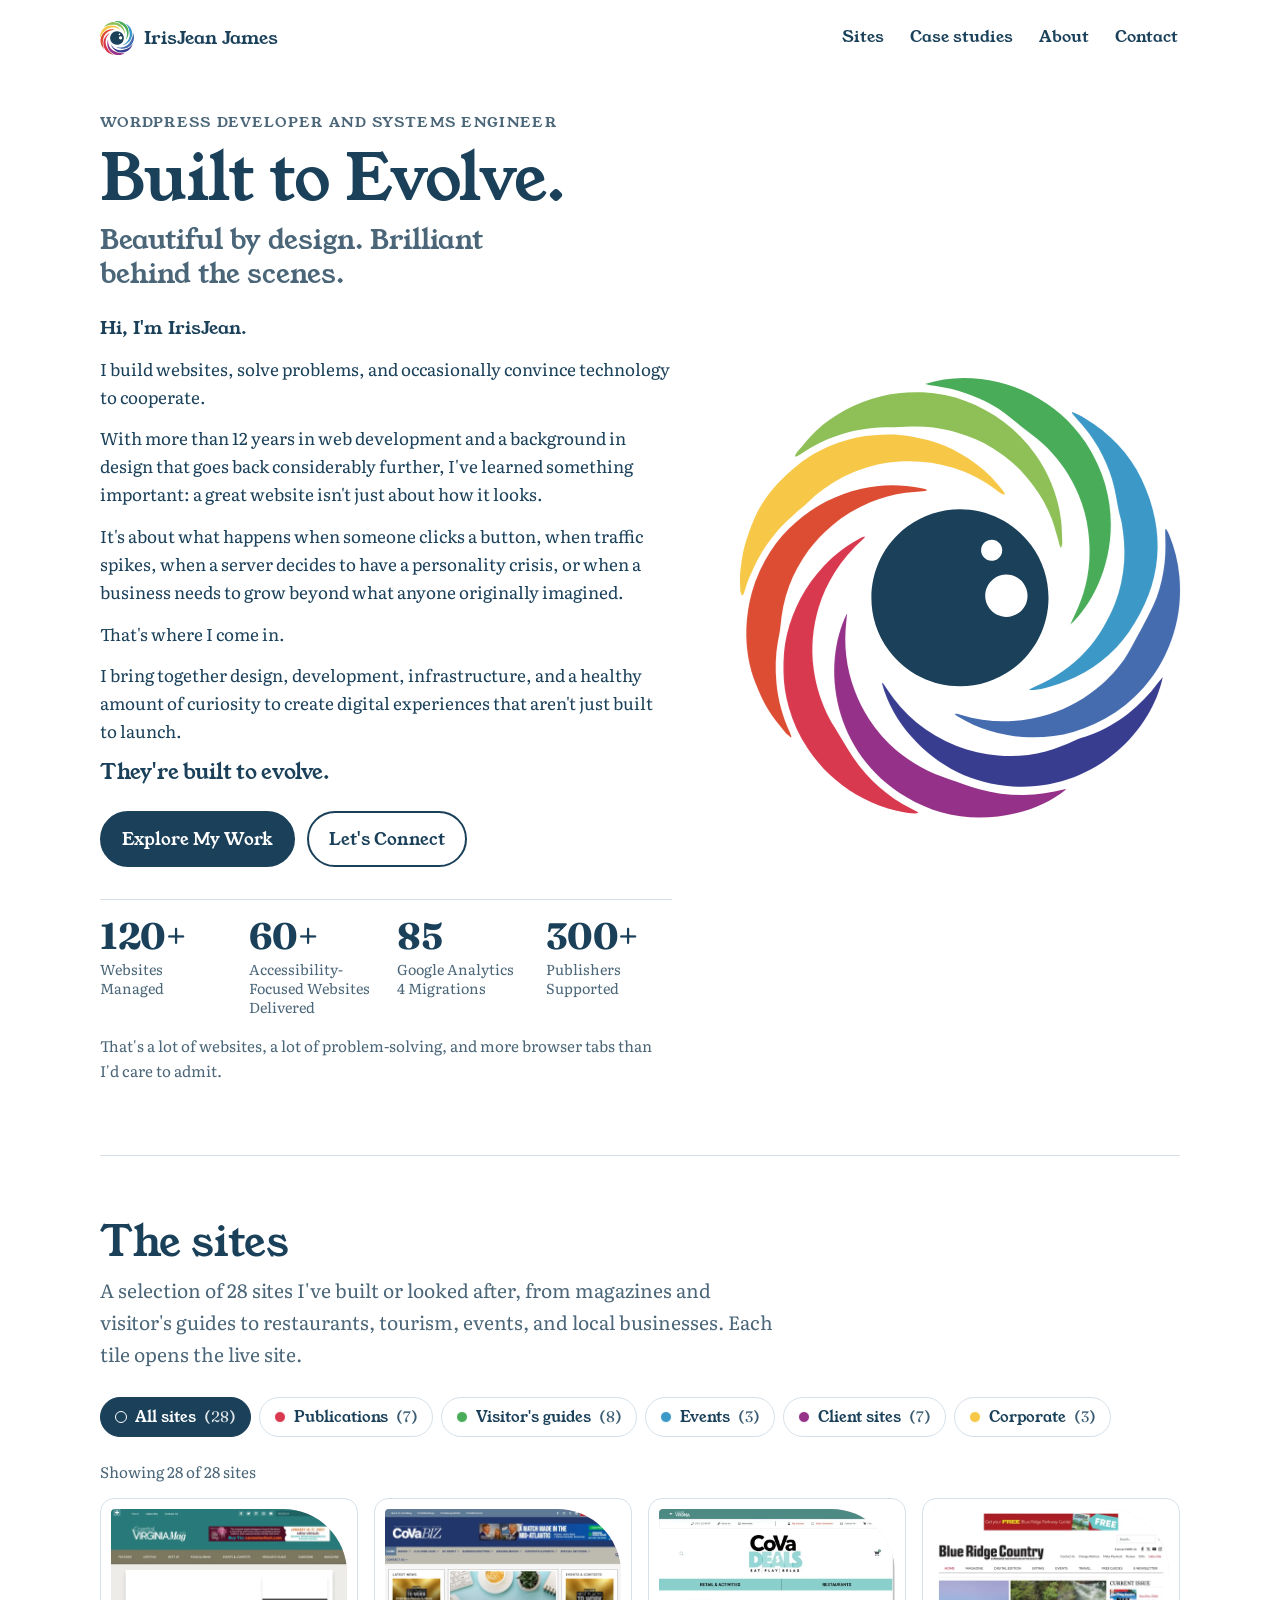
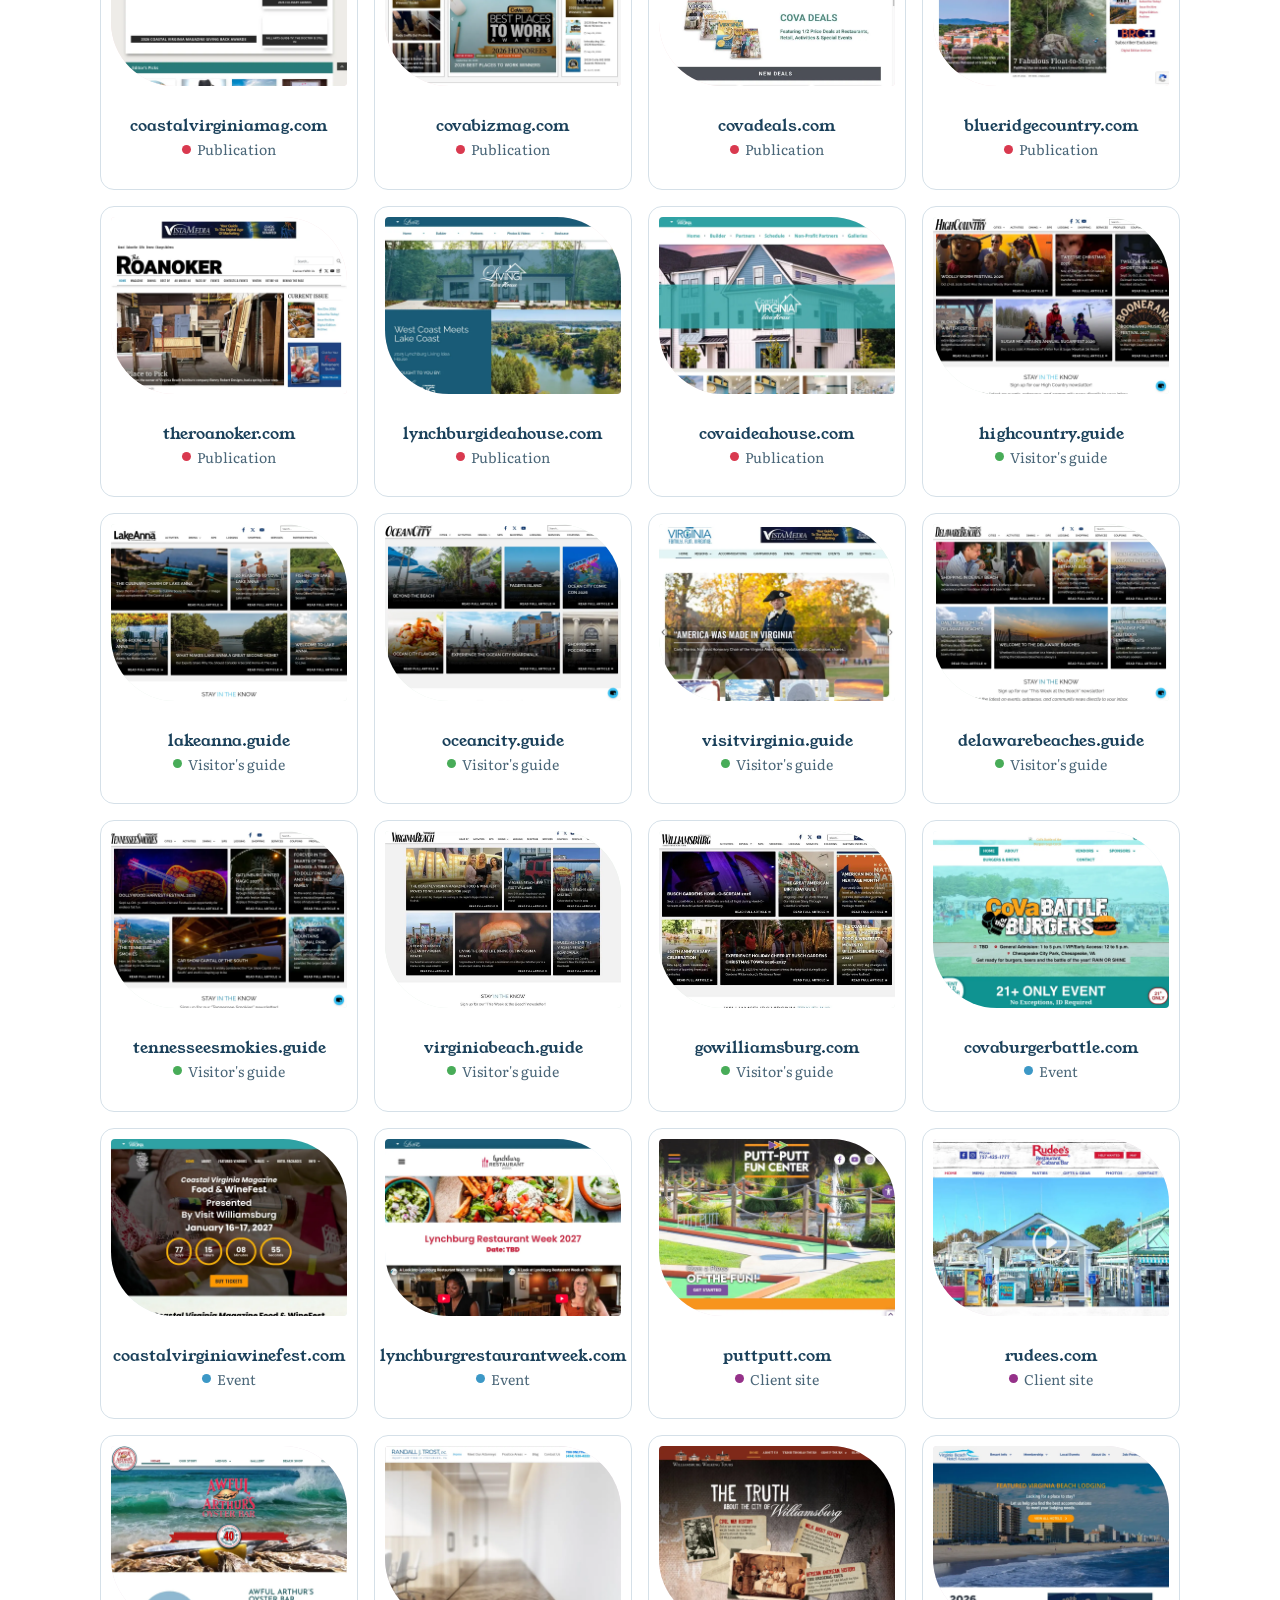
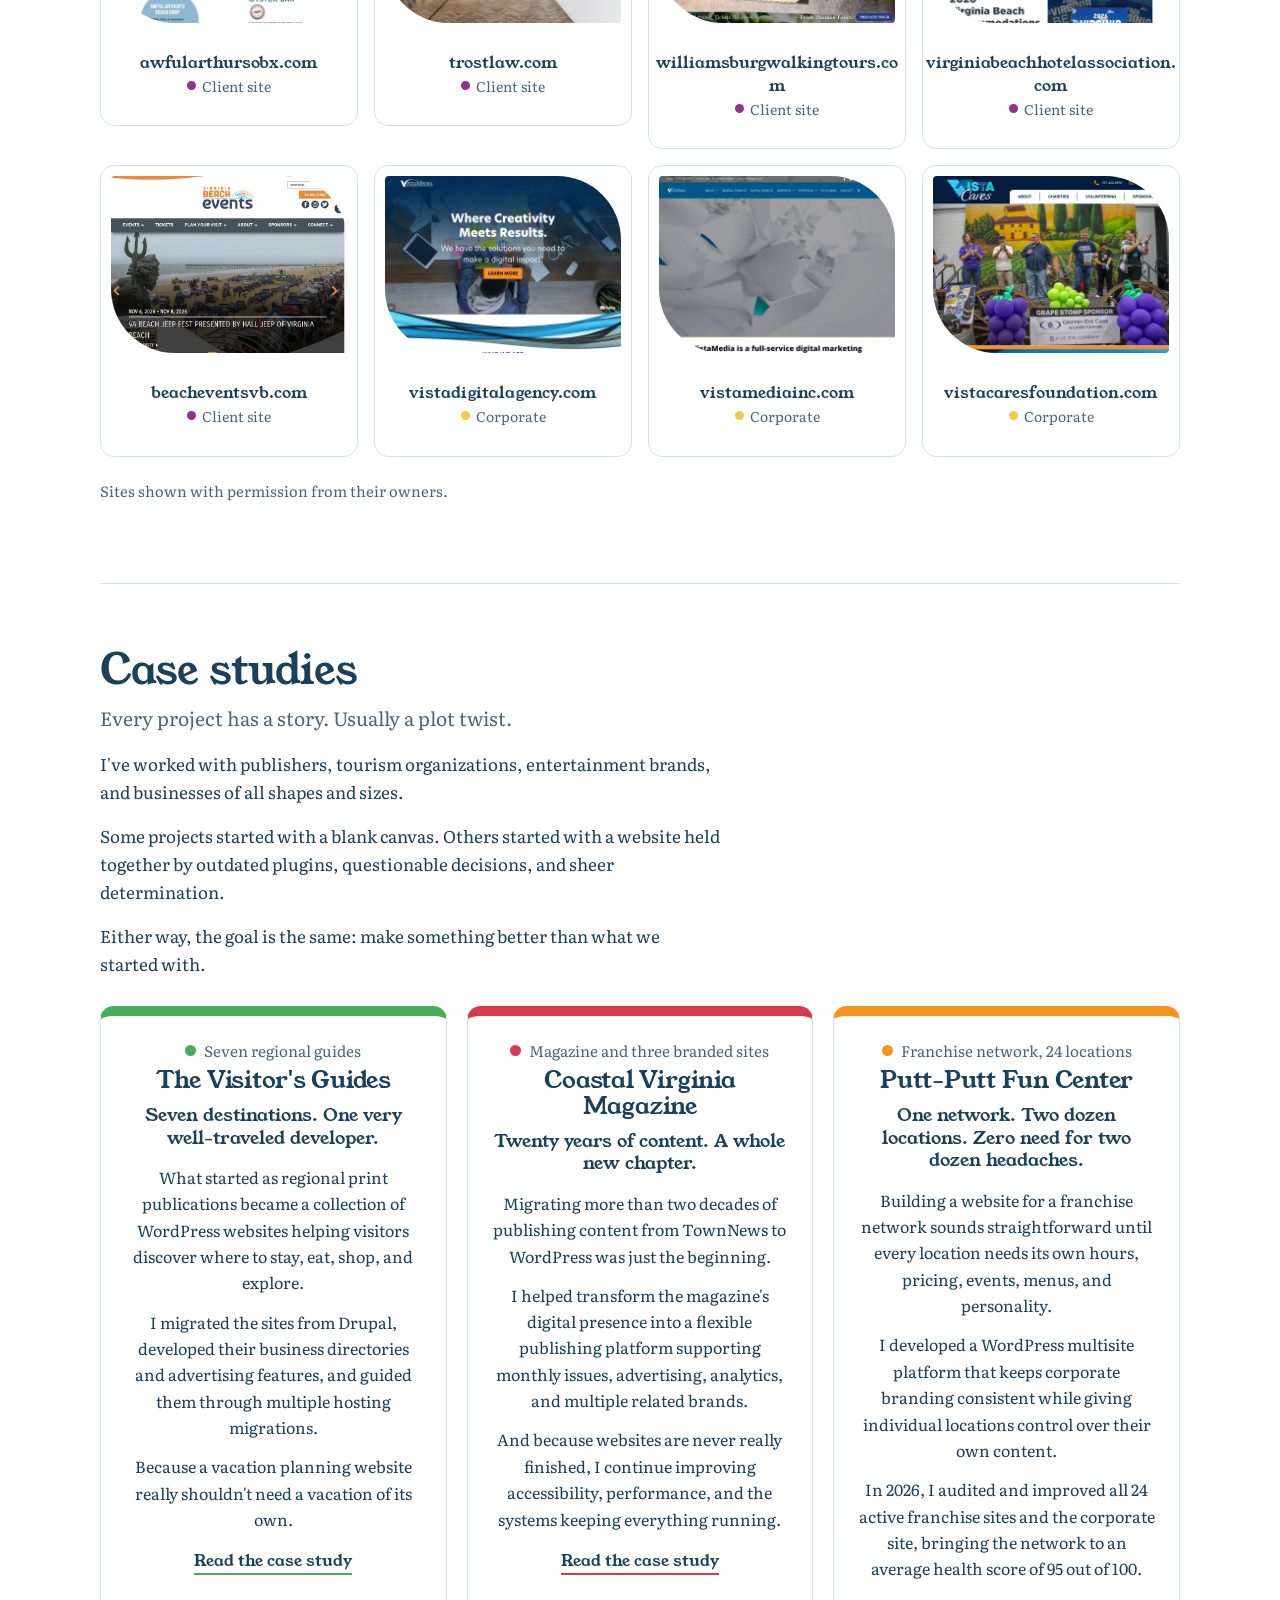
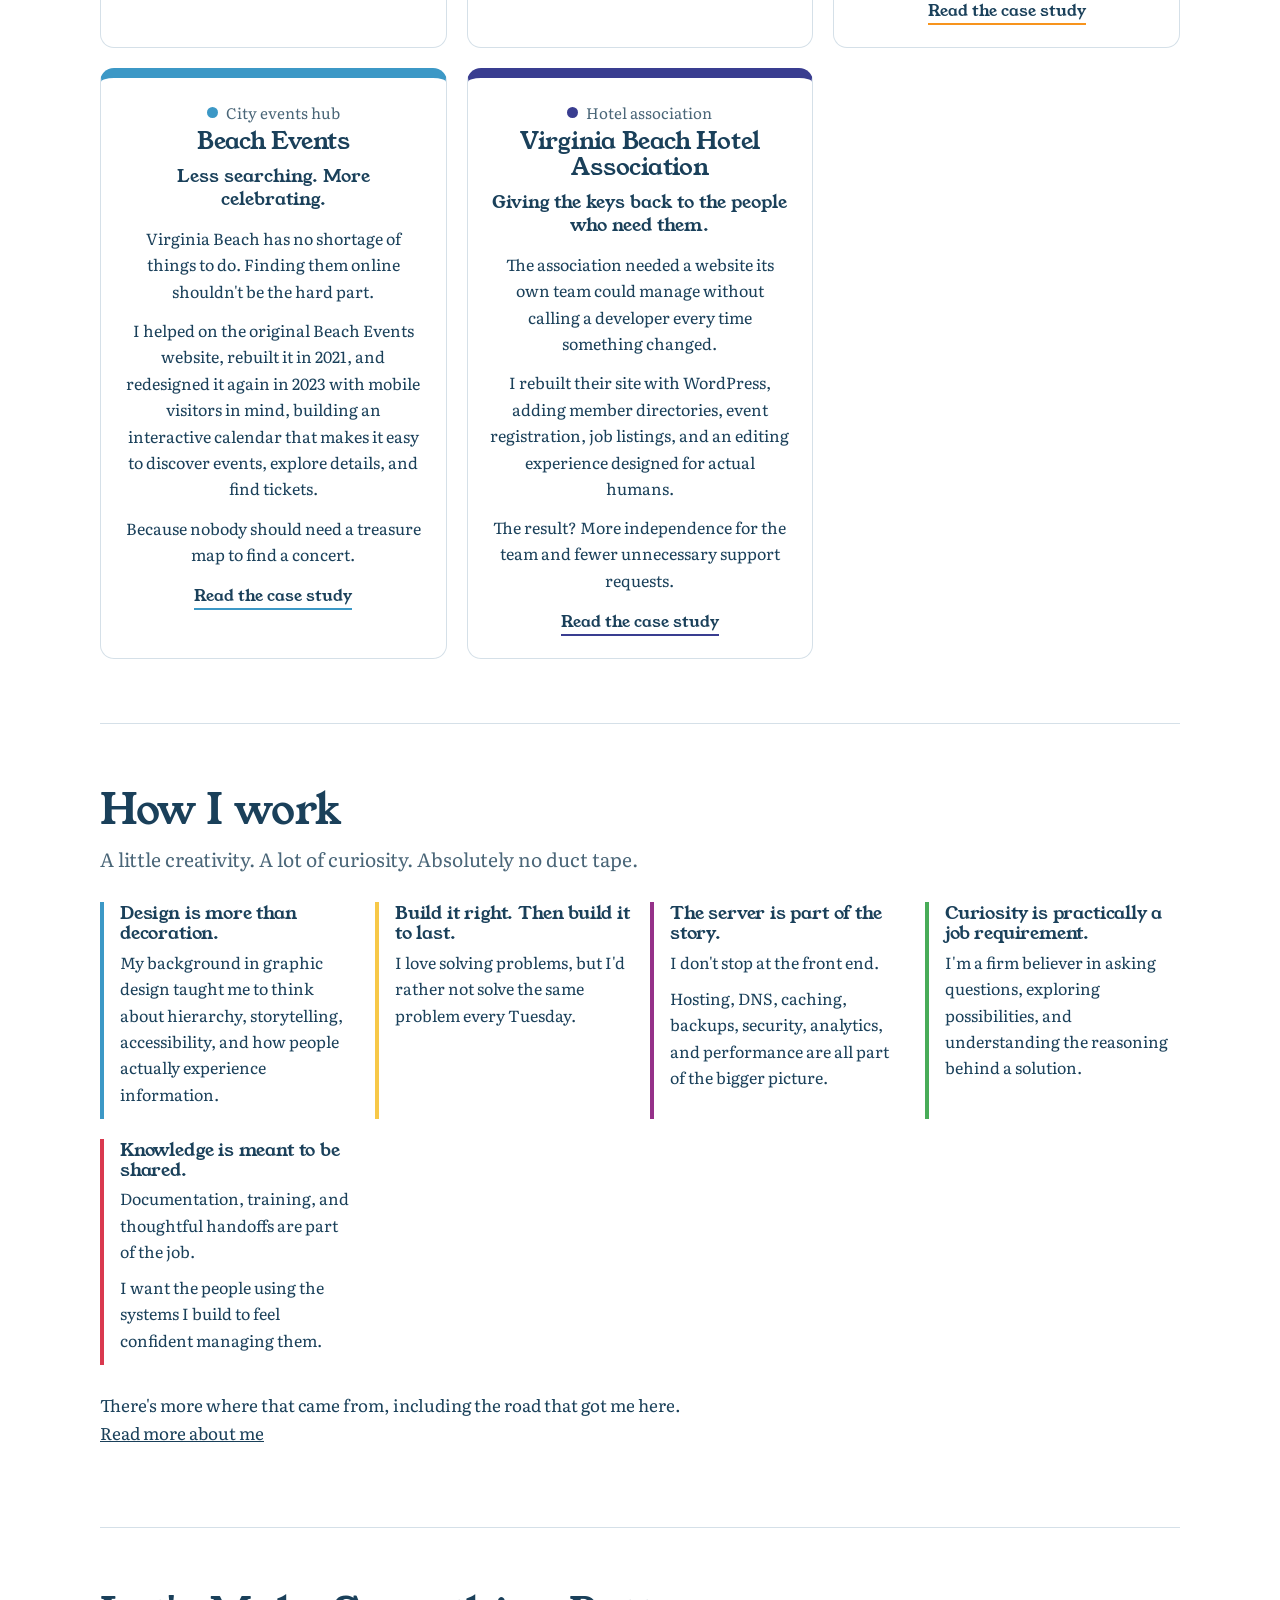
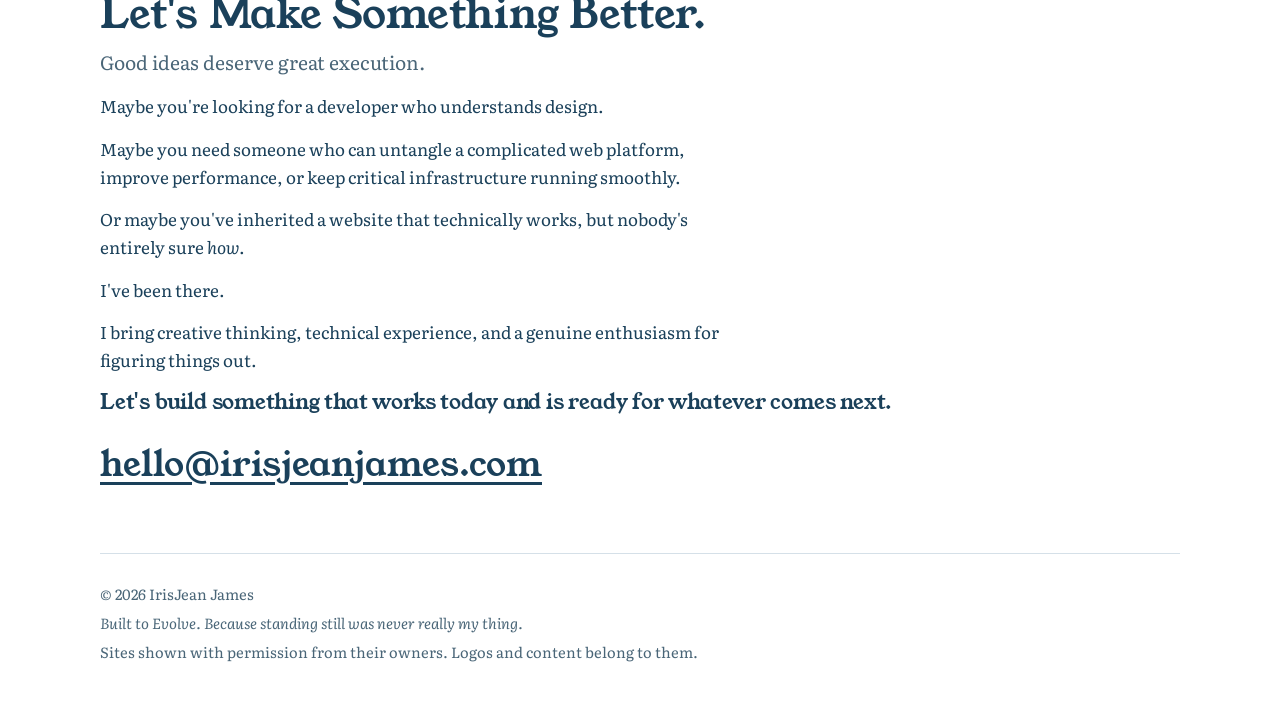
==== index.html @ c2b250d0 "0.6" ====
<!doctype html>
<html lang="en">
<head>
<meta charset="utf-8">
<meta name="viewport" content="width=device-width,initial-scale=1">
<title>IrisJean James | WordPress developer and systems engineer</title>
<meta name="description" content="IrisJean James is a WordPress developer and systems engineer who builds, secures, and speeds up production websites. See 28 live sites and the work behind them.">
<link rel="icon" href="assets/logo.svg" type="image/svg+xml">
<link rel="preload" href="assets/fonts/young-serif-latin-400-normal.woff2" as="font" type="font/woff2" crossorigin>
<link rel="preload" href="assets/fonts/fraunces.woff2" as="font" type="font/woff2" crossorigin>
<link rel="preload" href="assets/fonts/literata.woff2" as="font" type="font/woff2" crossorigin>
<link rel="stylesheet" href="styles.css">
</head>
<body>
<a class="skip" href="#main">Skip to content</a>
<div class="wrap">
  <header class="top">
    <a class="brand" href="#top"><img src="assets/logo.svg" alt="" width="34" height="34">IrisJean James</a>
    <nav class="nav" aria-label="Main">
      <a href="#work">Sites</a>
      <a href="#cases">Case studies</a>
      <a href="about/">About</a>
      <a href="#contact">Contact</a>
    </nav>
  </header>

  <main id="main">
    <div class="hero" id="top">
      <div>
        <p class="eyebrow">WordPress developer and systems engineer</p>
        <h1>Built to Evolve.</h1>
        <p class="tagline">Beautiful by design. Brilliant behind the scenes.</p>
        <div class="hero-copy">
          <p>Hi, I'm IrisJean.</p>
          <p>I build websites, solve problems, and occasionally convince technology to cooperate.</p>
          <p>With more than 12 years in web development and a background in design that goes back considerably further, I've learned something important: a great website isn't just about how it looks.</p>
          <p>It's about what happens when someone clicks a button, when traffic spikes, when a server decides to have a personality crisis, or when a business needs to grow beyond what anyone originally imagined.</p>
          <p>That's where I come in.</p>
          <p>I bring together design, development, infrastructure, and a healthy amount of curiosity to create digital experiences that aren't just built to launch.</p>
          <p class="pull"><strong>They're built to evolve.</strong></p>
        </div>
        <div class="actions">
          <a class="btn solid" href="#work">Explore My Work</a>
          <a class="btn" href="#contact">Let's Connect</a>
        </div>
        <ul class="stats" aria-label="At a glance"><li><b>120+</b><span>Websites Managed</span></li><li><b>60+</b><span>Accessibility-Focused Websites Delivered</span></li><li><b>85</b><span>Google Analytics 4 Migrations</span></li><li><b>300+</b><span>Publishers Supported</span></li></ul>
        <p class="stats-note">That's a lot of websites, a lot of problem-solving, and more browser tabs than I'd care to admit.</p>
      </div>
      <div class="iris" aria-hidden="true">
        <svg role="presentation" focusable="false" xmlns="http://www.w3.org/2000/svg" viewBox="0 0 250.24 250">
  <defs>
    <style>
      .cls-1 {
        fill: #456caf;
      }

      .cls-2 {
        fill: #d9394f;
      }

      .cls-3 {
        fill: #8ec057;
      }

      .cls-4 {
        fill: #f7c848;
      }

      .cls-5 {
        fill: #3c98c6;
      }

      .cls-6 {
        fill: #1a405a;
      }

      .cls-7 {
        fill: #953189;
      }

      .cls-8 {
        fill: #393d90;
      }

      .cls-9 {
        fill: #48ac58;
      }

      .cls-10 {
        fill: #dc4d34;
      }
    </style>
  </defs>
  <g>
    <g>
      <g id="petals">
        <path class="cls-4" d="M150.19,66.52c-.86-.44-1.85-.74-2.59-1.33-7.91-6.33-16.7-10.98-26.34-14.08-10.55-3.38-21.34-4.34-32.32-3.53-7.28.53-14.35,2.11-21.15,4.8-3.48,1.38-7.01,2.68-10.29,4.46-6.91,3.75-13.29,8.27-18.89,13.87-2.27,2.27-4.88,4.16-7.23,6.35-3.31,3.07-6.78,6.02-9.68,9.45-3.57,4.21-6.94,8.67-9.8,13.39-2.67,4.38-4.68,9.16-6.74,13.87-1.22,2.79-1.97,5.81-2.96,8.7-.14.43-.47.79-.71,1.18-.17,0-.33.03-.5.03-.29-.97-.81-1.93-.83-2.91-.1-3.6-.32-7.23.04-10.8.47-4.69,1.07-9.41,2.29-13.94,1.45-5.38,3.38-10.66,5.53-15.81,3.13-7.42,7.72-14.01,13.11-19.94,3.63-3.98,7.74-7.55,11.91-10.95,7.05-5.74,15.11-9.75,23.65-12.78,6.31-2.24,12.85-3.67,19.53-4.06,4.91-.29,9.87-.5,14.74-.04,5.31.5,10.58,1.6,15.78,2.84,6.42,1.54,12.43,4.24,18.18,7.49,6.52,3.68,12.53,8.09,17.78,13.42,2.49,2.53,4.7,5.32,6.99,8.04.43.5.63,1.2.93,1.81-.14.14-.28.28-.42.42l-.03.06Z"/>
        <path class="cls-3" d="M31.21,44.38c.4-.79.67-1.7,1.24-2.35,3.5-4.03,6.84-8.24,10.69-11.94,5.09-4.91,10.97-8.83,17.22-12.19,6.17-3.32,12.69-5.69,19.45-7.4,7.94-2,16.04-2.68,24.22-2.34,8.44.36,16.63,2.07,24.52,5,7.65,2.85,14.72,6.74,21.3,11.66,7.1,5.31,13.15,11.58,18.25,18.77,3.59,5.05,6.56,10.44,8.91,16.2,2.77,6.81,4.73,13.83,5.56,21.13.49,4.24.54,8.55.7,12.82.03.86-.35,1.75-.53,2.61l-.46.04c-.17-.44-.38-.88-.51-1.33-1.5-5.03-2.72-10.18-4.56-15.08-2.5-6.73-6.03-12.94-10.37-18.73-4.74-6.31-10.08-12.04-16.42-16.7-5.76-4.24-11.8-8.12-18.59-10.59-3.98-1.45-7.97-2.92-12.05-3.96-8.51-2.15-17.16-2.86-25.93-2.21-3.73.28-7.49.11-11.25.19-9.52.21-18.81,1.82-27.8,4.94-6.78,2.35-13.22,5.48-19.16,9.55-1.25.86-2.6,1.58-3.91,2.38l-.51-.51v.04Z"/>
        <path class="cls-10" d="M106.19,64.01c-.74.14-1.47.32-2.21.39-3.25.28-6.52.42-9.76.81-7.1.86-13.92,2.89-20.49,5.63-7.77,3.24-14.88,7.56-21.34,13-5.02,4.23-9.58,8.88-13.43,14.17-4.56,6.27-8.31,13.03-11.04,20.34-2.84,7.59-4.3,15.45-5,23.48-.24,2.71-.89,5.38-1.39,8.06-1.43,7.72-1.52,15.49-.85,23.29.85,10.01,3.59,19.5,7.73,28.62.33.74.53,1.53.78,2.31-.13.1-.24.21-.36.31-1.11-1-2.41-1.88-3.31-3.04-3.32-4.25-6.87-8.38-9.66-12.97-2.71-4.45-4.84-9.31-6.81-14.17-4.14-10.25-5.82-20.99-5.44-32.03.25-7.01,1.31-13.9,3.23-20.71,2.34-8.24,5.94-15.85,10.52-22.99,3.96-6.17,8.91-11.54,14.39-16.43,10.8-9.65,23.37-15.92,37.42-19.12,8.36-1.89,16.86-2.49,25.41-1.52,3.14.36,6.27.88,9.38,1.38.78.13,1.5.49,2.27.74,0,.15-.03.29-.03.44v.03Z"/>
        <path class="cls-2" d="M71.03,90.4c-.39.44-.74.92-1.17,1.31-6.1,5.57-11.58,11.69-15.97,18.71-3.92,6.27-7.08,12.92-9.16,19.99-3.42,11.57-4.49,23.31-2.82,35.37,1.38,9.93,4.46,19.21,8.99,28.07,1.24,2.42,2.84,4.66,4.24,6.99,2.02,3.32,4.02,6.65,6.01,10,3.93,6.66,8.62,12.71,14.12,18.16,5.19,5.13,10.9,9.56,17.17,13.25,2.43,1.43,4.98,2.66,7.47,3.99.42.22.82.47,1.22.72v.42c-.56.1-1.1.29-1.65.28-5.25-.08-10.32-1.36-15.32-2.81-6.3-1.84-12.23-4.52-17.89-7.8-11.26-6.55-20.45-15.26-27.68-26.12-4.91-7.37-8.55-15.29-10.93-23.79-1.84-6.58-2.88-13.3-2.95-20.17-.07-6.99.28-13.93,1.88-20.74,1.72-7.33,4.3-14.33,7.84-20.99,3.55-6.67,7.94-12.71,13.1-18.18,6.26-6.65,13.46-12.08,21.55-16.32.53-.28,1.14-.42,1.71-.61.08.11.15.22.24.32v-.03Z"/>
        <path class="cls-7" d="M60.91,133.59c-.17,1.71-.31,3.42-.5,5.13-.71,6.37-.76,12.75-.04,19.12.76,6.84,2.39,13.5,4.82,19.95,2.15,5.71,4.87,11.16,8.22,16.25,4.32,6.58,9.43,12.5,15.43,17.64,4.24,3.63,8.83,6.67,13.68,9.41,5.24,2.98,10.77,5.14,16.45,7.06,5.71,1.93,11.36,4.09,17.14,5.74,8.23,2.36,16.67,3.35,25.26,3.28,7.91-.07,15.6-1.4,23.23-3.24.22-.06.46-.08.78.08-8.29,6.6-17.75,10.9-27.94,13.36-22.13,5.35-43.4,2.59-62.96-9.11-41.89-25.07-48.64-74.39-33.55-104.67h-.01Z"/>
        <path class="cls-9" d="M105.19,3.43c29.47-9.75,70.09,1.27,91.34,33.31,27.32,41.23,10.64,86.12-8.72,103.53.75-1.63,1.47-3.28,2.27-4.89,6.21-12.5,9.18-25.73,8.66-39.68-.17-4.7-.72-9.43-1.58-14.05-1.25-6.71-3.53-13.15-6.48-19.32-4.63-9.69-10.91-18.2-18.89-25.36-3.68-3.29-7.76-6.17-11.66-9.23-4.37-3.42-8.58-7.05-13.14-10.18-3.43-2.35-7.19-4.37-11.02-5.96-5.02-2.09-10.19-3.84-15.43-5.3-3.96-1.1-8.12-1.5-12.19-2.22-.93-.17-1.84-.39-3.14-.68v.04Z"/>
        <path class="cls-5" d="M164.27,177.32c1.33-.71,2.43-1.4,3.61-1.88,5.49-2.21,10.55-5.19,15.4-8.54,9.61-6.62,17.38-14.99,23.26-25.04,2.47-4.23,4.73-8.62,6.53-13.17,3.14-7.85,4.88-16.07,5.41-24.56.44-7.2-.19-14.31-1.36-21.38-.35-2.15-1.11-4.24-1.56-6.38-.63-3-1.17-6.01-1.7-9.02-2.27-13.21-7.55-25.12-15.45-35.88-2.61-3.56-5.66-6.8-8.51-10.18-.39-.47-.75-.96-1.13-1.43.11-.17.22-.32.32-.49,2.39,1.2,4.89,2.22,7.17,3.6,13.99,8.48,25.15,19.75,32.14,34.59,14.24,30.17,11.78,59.31-7.15,86.71-8.99,13.01-21.26,22.47-36.06,28.21-10.62,4.12-17.96,5.53-20.95,4.85h0Z"/>
        <path class="cls-1" d="M122.37,190.76c1,.24,2.03.4,3.02.71,9.65,2.96,19.49,4.18,29.57,3.63,7.08-.39,13.97-1.79,20.76-3.88,11.07-3.41,20.88-9.09,29.56-16.64,6.63-5.78,12.36-12.44,16.61-20.21,4.52-8.27,9.02-16.57,13.14-25.05,2.85-5.87,4.48-12.22,5.67-18.66,1.31-7.05,1.43-14.14,1.15-21.26-.04-1.1,0-2.21,0-3.31.17-.07.33-.13.5-.19.57,1.1,1.25,2.15,1.71,3.31,3.04,7.59,5.12,15.42,5.82,23.58.95,10.87.1,21.56-3.16,32.07-2.85,9.22-6.92,17.77-12.61,25.52-5.74,7.83-12.65,14.47-20.78,19.88-7.41,4.92-15.36,8.63-23.87,11.08-9.3,2.68-18.84,3.41-28.5,2.81-6.51-.4-12.85-1.52-19.06-3.5-6.34-2.03-12.36-4.73-18.03-8.19-.6-.36-1.11-.85-1.67-1.28.06-.13.13-.26.18-.39v-.03Z"/>
        <path class="cls-8" d="M81.21,173.49c.83,1.24,1.68,2.47,2.5,3.74,4.62,7.06,10.08,13.37,16.64,18.67,6.92,5.59,14.53,10.05,22.83,13.33,7.59,2.99,15.45,4.78,23.54,5.42,9.13.72,18.21.13,27.1-2.27,5.7-1.53,11.18-3.67,16.52-6.2,2.53-1.21,5.3-1.9,7.95-2.86,8.24-3.03,15.86-7.23,22.72-12.69,6.33-5.05,12.04-10.77,16.81-17.38.75-1.04,1.64-2,2.61-3.2-6.51,31.82-40.16,65.08-85.39,62.24-22.88-1.43-42.11-10.97-57.39-28.04-7.91-8.84-13.74-18.99-16.9-30.5.15-.08.31-.15.46-.24v-.03Z"/>
      </g>
      <path id="pupil" class="cls-6" d="M158.64,133.51c-5.35,3.95-12.89,2.81-16.84-2.54-3.95-5.35-2.81-12.89,2.54-16.84,5.35-3.95,12.89-2.81,16.84,2.54,3.95,5.35,2.81,12.89-2.54,16.84ZM165.63,95.1c-16.52-22.38-48.05-27.15-70.44-10.64-22.38,16.52-27.15,48.05-10.64,70.44,16.52,22.38,48.05,27.15,70.44,10.64,22.38-16.52,27.15-48.05,10.64-70.44ZM146.7,102.83c-2.67,1.97-6.44,1.4-8.41-1.27-1.97-2.67-1.4-6.44,1.27-8.41,2.67-1.97,6.44-1.4,8.41,1.27,1.97,2.67,1.4,6.44-1.27,8.41Z"/>
    </g>
  </g>
</svg>
      </div>
    </div>

    <section id="work" aria-labelledby="work-h">
      <div class="sec-head">
        <h2 id="work-h">The sites</h2>
        <p class="lede">A selection of 28 sites I've built or looked after, from magazines and visitor's guides to restaurants, tourism, events, and local businesses. Each tile opens the live site.</p>
      </div>
      <ul class="filters" id="filters" aria-label="Filter sites by type"></ul>
      <p class="count" id="count" aria-live="polite"></p>
      <ul class="wall" id="wall"></ul>
      <p class="note">Sites shown with permission from their owners.</p>
    </section>

    <section id="cases" aria-labelledby="cases-h">
      <div class="sec-head">
        <h2 id="cases-h">Case studies</h2>
        <p class="lede">Every project has a story. Usually a plot twist.</p>
        <p>I've worked with publishers, tourism organizations, entertainment brands, and businesses of all shapes and sizes.</p>
        <p>Some projects started with a blank canvas. Others started with a website held together by outdated plugins, questionable decisions, and sheer determination.</p>
        <p>Either way, the goal is the same: make something better than what we started with.</p>
      </div>
      <div class="casecards">
        <a class="casecard" style="--c:#48ac58" href="work/visitor-guides/">
          <span class="kind"><i class="dot"></i>Seven regional guides</span>
          <h3>The Visitor's Guides</h3>
          <p class="tag"><strong>Seven destinations. One very well-traveled developer.</strong></p>
          <p>What started as regional print publications became a collection of WordPress websites helping visitors discover where to stay, eat, shop, and explore.</p>
          <p>I migrated the sites from Drupal, developed their business directories and advertising features, and guided them through multiple hosting migrations.</p>
          <p>Because a vacation planning website really shouldn't need a vacation of its own.</p>
          <span class="go">Read the case study</span>
        </a>
        <a class="casecard" style="--c:#d9394f" href="work/coastal-virginia-magazine/">
          <span class="kind"><i class="dot"></i>Magazine and three branded sites</span>
          <h3>Coastal Virginia Magazine</h3>
          <p class="tag"><strong>Twenty years of content. A whole new chapter.</strong></p>
          <p>Migrating more than two decades of publishing content from TownNews to WordPress was just the beginning.</p>
          <p>I helped transform the magazine's digital presence into a flexible publishing platform supporting monthly issues, advertising, analytics, and multiple related brands.</p>
          <p>And because websites are never really finished, I continue improving accessibility, performance, and the systems keeping everything running.</p>
          <span class="go">Read the case study</span>
        </a>
        <a class="casecard" style="--c:#f7941d" href="work/putt-putt/">
          <span class="kind"><i class="dot"></i>Franchise network, 24 locations</span>
          <h3>Putt-Putt Fun Center</h3>
          <p class="tag"><strong>One network. Two dozen locations. Zero need for two dozen headaches.</strong></p>
          <p>Building a website for a franchise network sounds straightforward until every location needs its own hours, pricing, events, menus, and personality.</p>
          <p>I developed a WordPress multisite platform that keeps corporate branding consistent while giving individual locations control over their own content.</p>
          <p>In 2026, I audited and improved all 24 active franchise sites and the corporate site, bringing the network to an average health score of 95 out of 100.</p>
          <span class="go">Read the case study</span>
        </a>
        <a class="casecard" style="--c:#3c98c6" href="work/beach-events/">
          <span class="kind"><i class="dot"></i>City events hub</span>
          <h3>Beach Events</h3>
          <p class="tag"><strong>Less searching. More celebrating.</strong></p>
          <p>Virginia Beach has no shortage of things to do. Finding them online shouldn't be the hard part.</p>
          <p>I helped on the original Beach Events website, rebuilt it in 2021, and redesigned it again in 2023 with mobile visitors in mind, building an interactive calendar that makes it easy to discover events, explore details, and find tickets.</p>
          <p>Because nobody should need a treasure map to find a concert.</p>
          <span class="go">Read the case study</span>
        </a>
        <a class="casecard" style="--c:#393d90" href="work/vbha/">
          <span class="kind"><i class="dot"></i>Hotel association</span>
          <h3>Virginia Beach Hotel Association</h3>
          <p class="tag"><strong>Giving the keys back to the people who need them.</strong></p>
          <p>The association needed a website its own team could manage without calling a developer every time something changed.</p>
          <p>I rebuilt their site with WordPress, adding member directories, event registration, job listings, and an editing experience designed for actual humans.</p>
          <p>The result? More independence for the team and fewer unnecessary support requests.</p>
          <span class="go">Read the case study</span>
        </a>
      </div>
    </section>

    <section id="how" aria-labelledby="how-h">
      <div class="sec-head">
        <h2 id="how-h">How I work</h2>
        <p class="lede">A little creativity. A lot of curiosity. Absolutely no duct tape.</p>
      </div>
      <div class="how">
        <div style="--c:#3c98c6"><h3>Design is more than decoration.</h3>
          <p>My background in graphic design taught me to think about hierarchy, storytelling, accessibility, and how people actually experience information.</p></div>
        <div style="--c:#f7c848"><h3>Build it right. Then build it to last.</h3>
          <p>I love solving problems, but I'd rather not solve the same problem every Tuesday.</p></div>
        <div style="--c:#953189"><h3>The server is part of the story.</h3>
          <p>I don't stop at the front end.</p>
          <p>Hosting, DNS, caching, backups, security, analytics, and performance are all part of the bigger picture.</p></div>
        <div style="--c:#48ac58"><h3>Curiosity is practically a job requirement.</h3>
          <p>I'm a firm believer in asking questions, exploring possibilities, and understanding the reasoning behind a solution.</p></div>
        <div style="--c:#d9394f"><h3>Knowledge is meant to be shared.</h3>
          <p>Documentation, training, and thoughtful handoffs are part of the job.</p>
          <p>I want the people using the systems I build to feel confident managing them.</p></div>
      </div>
      <p class="more">There's more where that came from, including the road that got me here. <a href="about/">Read more about me</a></p>
    </section>

    <section id="contact" class="contact" aria-labelledby="contact-h">
      <h2 id="contact-h">Let's Make Something Better.</h2>
      <p class="lede">Good ideas deserve great execution.</p>
      <p>Maybe you're looking for a developer who understands design.</p>
      <p>Maybe you need someone who can untangle a complicated web platform, improve performance, or keep critical infrastructure running smoothly.</p>
      <p>Or maybe you've inherited a website that technically works, but nobody's entirely sure <em>how</em>.</p>
      <p>I've been there.</p>
      <p>I bring creative thinking, technical experience, and a genuine enthusiasm for figuring things out.</p>
      <p class="pull"><strong>Let's build something that works today and is ready for whatever comes next.</strong></p>
      <a class="mail" href="mailto:hello@irisjeanjames.com">hello@irisjeanjames.com</a>
    </section>

  </main>

  <footer>
    <p>&copy; 2026 IrisJean James</p>
    <p class="closing">Built to Evolve. Because standing still was never really my thing.</p>
    <p>Sites shown with permission from their owners. Logos and content belong to them.</p>
  </footer>
</div>
<script src="app.js"></script>
</body>
</html>
---- styles.css ----
@font-face{font-family:"Fraunces";font-style:normal;font-weight:100 900;font-display:swap;src:url("assets/fonts/fraunces.woff2") format("woff2");unicode-range:U+0030-0039,U+002B}
@font-face{font-family:"Young Serif";font-style:normal;font-weight:100 900;font-display:swap;src:url("assets/fonts/young-serif-latin-400-normal.woff2") format("woff2");unicode-range:U+0000-002A,U+002C-002F,U+003A-FFFF}
@font-face{font-family:"Literata";font-style:normal;font-weight:200 900;font-display:swap;src:url("assets/fonts/literata.woff2") format("woff2")}
@font-face{font-family:"Literata";font-style:italic;font-weight:200 900;font-display:swap;src:url("assets/fonts/literata-italic.woff2") format("woff2")}
:root{
  --ink:#1a405a;
  --ink-soft:#4a6678;
  --paper:#ffffff;
  --mist:#eef3f7;
  --line:#d5e0e8;
  --focus:#393d90;
  --max:1120px;
  --display:"Young Serif","Fraunces",Georgia,"Times New Roman",serif;
  --text:"Literata",Georgia,"Times New Roman",serif;
}
*{box-sizing:border-box}
html{scroll-behavior:smooth}
body{margin:0;background:var(--paper);color:var(--ink);font-family:var(--text);font-size:1.0625rem;line-height:1.65}
img,svg{display:block;max-width:100%}
a{color:inherit}
:focus-visible{outline:3px solid var(--focus);outline-offset:3px;border-radius:4px}
.wrap{max-width:var(--max);margin:0 auto;padding:0 20px}
.skip{position:absolute;left:-999px;top:8px;background:var(--ink);color:#fff;padding:8px 14px;border-radius:6px;z-index:10}
.skip:focus{left:8px}

h1,h2,h3{font-family:var(--display);line-height:1.08;letter-spacing:-.01em;margin:0;font-weight:700;font-variation-settings:"opsz" 36}
h1{font-size:clamp(2.3rem,5.4vw,4rem);line-height:1.04}
h2{font-size:clamp(1.8rem,3.6vw,2.6rem);margin-bottom:.6rem}
h3{font-size:1.35rem;letter-spacing:-.01em;font-weight:600}
p{margin:0 0 1rem;max-width:62ch}
.lede{font-size:1.2rem;color:var(--ink-soft)}

.top{display:flex;align-items:center;justify-content:space-between;gap:16px;padding:18px 0}
.brand{display:flex;align-items:center;gap:10px;text-decoration:none;font-family:var(--display);font-weight:700;font-size:1.15rem}
.brand img{width:34px;height:34px}
.nav{display:flex;gap:22px;font-family:var(--display);font-weight:500;font-size:1rem}
.nav a{text-decoration:none;padding:6px 2px;border-bottom:2px solid transparent}
.nav a:hover{border-bottom-color:var(--ink)}

.hero{display:grid;grid-template-columns:1.1fr .9fr;gap:40px;align-items:center;padding:36px 0 72px}
.hero p{margin-top:1.2rem}
.hero .actions{display:flex;flex-wrap:wrap;gap:12px;margin-top:1.6rem}
.btn{font-family:var(--display);font-weight:600;text-decoration:none;padding:12px 20px;border-radius:999px;border:2px solid var(--ink);display:inline-block}
.btn.solid{background:var(--ink);color:#fff}
.btn:hover{background:var(--mist);color:var(--ink)}
.btn.solid:hover{background:var(--mist);color:var(--ink)}
.iris{width:100%;max-width:440px;margin-left:auto}
.iris svg{width:100%;height:auto;overflow:visible}
#petals{transform-box:fill-box;transform-origin:center;animation:bloom 1.2s cubic-bezier(.2,.8,.2,1) both}
#pupil{transition:transform .14s ease-out}
@keyframes bloom{from{transform:rotate(-38deg) scale(.86);opacity:0}to{transform:none;opacity:1}}

section{padding:64px 0;border-top:1px solid var(--line)}
.sec-head{margin-bottom:28px}

.filters{display:flex;flex-wrap:wrap;gap:8px;margin:0 0 22px;padding:0;list-style:none}
.chip{font:600 .95rem var(--display);display:inline-flex;align-items:center;gap:8px;padding:8px 14px;border-radius:999px;border:1.5px solid var(--line);background:var(--paper);color:var(--ink);cursor:pointer}
.chip:hover{border-color:var(--ink)}
.chip[aria-pressed="true"]{background:var(--ink);border-color:var(--ink);color:#fff}
.chip .dot{width:12px;height:12px;border-radius:50%;background:var(--c,var(--ink));border:1.5px solid #fff}
.chip .n{font-weight:400;opacity:.85}
.count{color:var(--ink-soft);font-size:.95rem;margin:0 0 14px}

.wall{display:grid;grid-template-columns:repeat(auto-fill,minmax(210px,1fr));gap:16px;margin:0;padding:0;list-style:none}
.tile{display:block;text-decoration:none;border:1px solid var(--line);border-radius:14px;overflow:hidden;background:var(--paper);transition:border-color .15s,transform .15s}
.tile:hover{border-color:var(--ink);transform:translateY(-2px)}
.shot{position:relative;aspect-ratio:4/3;background:color-mix(in srgb,var(--c) 14%,#fff);display:grid;place-items:center;overflow:hidden}
.shot img{position:absolute;inset:0;width:100%;height:100%;object-fit:cover;object-position:top}
.petal{width:46%;aspect-ratio:1;background:var(--c);border-radius:0 100% 0 100%;display:grid;place-items:center;transform:rotate(var(--r,0deg));font:700 2.2rem var(--display);color:#fff}
.petal span{transform:rotate(calc(var(--r,0deg) * -1))}
.petal.dark{color:var(--ink)}
.meta{padding:10px 14px 13px}
.meta b{display:block;font:600 1rem var(--display);overflow-wrap:anywhere}
.meta small{display:flex;align-items:center;gap:6px;color:var(--ink-soft);font-size:.88rem}
.meta .dot{width:9px;height:9px;border-radius:50%;background:var(--c)}
.note{margin-top:22px;font-size:.92rem;color:var(--ink-soft)}

.case{display:grid;grid-template-columns:1fr 1fr;gap:44px;padding:8px 0 24px}
.case + .case{border-top:1px dashed var(--line);margin-top:28px;padding-top:36px}
.case h3{margin-bottom:.4rem}
.case .kind{display:flex;align-items:center;gap:8px;color:var(--ink-soft);font-size:.95rem;margin-bottom:.8rem}
.case .kind .dot{width:11px;height:11px;border-radius:50%;background:var(--c)}
.case ul{padding-left:1.1rem;margin:0 0 1rem;max-width:60ch}
.case li{margin-bottom:.4rem}
.bars{background:var(--mist);border-radius:16px;padding:22px}
.bars h4{font:600 1rem var(--display);margin:0 0 14px}
.row{margin-bottom:16px}
.row:last-of-type{margin-bottom:6px}
.row .lab{display:flex;justify-content:space-between;font:500 .95rem var(--display);margin-bottom:5px}
.track{height:12px;background:#fff;border-radius:999px;position:relative;overflow:hidden;margin-bottom:4px}
.track i{position:absolute;left:0;top:0;bottom:0;border-radius:999px}
.track .before{background:#b8c6d1;width:var(--b)}
.track .after{background:var(--c);width:var(--a)}
.legend{display:flex;gap:16px;font-size:.88rem;color:var(--ink-soft);margin-top:12px}
.legend span::before{content:"";display:inline-block;width:10px;height:10px;border-radius:50%;margin-right:6px;background:#b8c6d1}
.legend span+span::before{background:var(--c)}
.fine{font-size:.88rem;color:var(--ink-soft);margin:12px 0 0}

.how{display:grid;grid-template-columns:repeat(auto-fit,minmax(240px,1fr));gap:20px;margin-top:8px}
.how div{border-left:4px solid var(--c);padding:2px 0 2px 16px}
.how h3{font-size:1.15rem;margin-bottom:.3rem}
.how p{font-size:1rem;margin:0}

.contact{text-align:left}
.contact a.mail{font:700 clamp(1.4rem,3.5vw,2.2rem) var(--display);text-decoration-thickness:3px;text-underline-offset:6px}
footer{padding:28px 0 48px;color:var(--ink-soft);font-size:.92rem;border-top:1px solid var(--line)}
footer p{max-width:none;margin:0 0 .3rem}

@media (max-width:800px){
  .hero{grid-template-columns:1fr;padding-bottom:48px}
  .iris{max-width:300px;margin:8px auto 0;order:-1}
  .case{grid-template-columns:1fr;gap:22px}
  .nav{gap:14px;font-size:.95rem}
  section{padding:48px 0}
}
@media (prefers-reduced-motion:reduce){
  html{scroll-behavior:auto}
  #petals{animation:none}
  #pupil,.tile{transition:none}
}
.nav a{white-space:nowrap}
@media (max-width:800px){
  .top{flex-wrap:wrap;row-gap:6px}
}

.crumb{display:inline-block;font:500 .95rem var(--display);text-decoration:none;border-bottom:2px solid var(--line);padding-bottom:2px;margin:6px 0 0}
.crumb:hover{border-bottom-color:var(--ink)}
.page-hero{border-top:10px solid var(--c);padding:34px 0 38px;margin-top:16px}
.page-hero h1{font-size:clamp(2.2rem,5.2vw,3.8rem);max-width:18ch}
.page-hero .lede{margin-top:1rem;max-width:58ch}
.facts{display:grid;grid-template-columns:repeat(auto-fit,minmax(240px,1fr));gap:18px 36px;margin:0 0 8px;padding:22px 0;border-top:1px solid var(--line);border-bottom:1px solid var(--line)}
.facts dt{font:600 .95rem var(--display);color:var(--ink-soft);margin:0 0 2px}
.facts dd{margin:0;font-size:1rem;line-height:1.5}
.prose{padding:8px 0 24px}
.prose section{padding:34px 0 0;border:0}
.prose h2{font-size:clamp(1.5rem,3vw,2rem);margin-bottom:.7rem}
.prose ul{padding-left:1.2rem;max-width:62ch}
.prose li{margin-bottom:.45rem}
.prose .bars{margin:22px 0}
table.grades{width:100%;border-collapse:collapse;margin:18px 0 6px;font-size:1rem}
table.grades caption{text-align:left;font:600 1rem var(--display);padding-bottom:8px}
table.grades th,table.grades td{padding:9px 10px;text-align:left;border-bottom:1px solid var(--line)}
table.grades th{font:600 .95rem var(--display);color:var(--ink-soft)}
table.grades td.n,table.grades th.n{text-align:right;font-variant-numeric:tabular-nums}
.tiles{display:grid;grid-template-columns:repeat(auto-fill,minmax(200px,1fr));gap:14px;margin:18px 0 0;padding:0;list-style:none}
.pager{display:flex;justify-content:space-between;gap:20px;flex-wrap:wrap;margin:48px 0 0;padding-top:24px;border-top:1px solid var(--line);font:600 1.05rem var(--display)}
.pager a{text-decoration:none;border-bottom:2px solid var(--line)}
.pager a:hover{border-bottom-color:var(--ink)}
.casecards{display:grid;grid-template-columns:repeat(auto-fit,minmax(300px,1fr));gap:20px}
.casecard{display:block;text-decoration:none;border:1px solid var(--line);border-top:10px solid var(--c);border-radius:14px;padding:22px 22px 24px;background:var(--paper);transition:border-color .15s,transform .15s}
.casecard:hover{border-color:var(--ink);border-top-color:var(--c);transform:translateY(-2px)}
.casecard h3{font-size:1.5rem;margin:.3rem 0 .6rem}
.casecard p{margin:0 0 .9rem;max-width:none}
.casecard .go{font:600 1rem var(--display);border-bottom:2px solid var(--c);padding-bottom:1px}
.casecard .kind{display:flex;align-items:center;gap:8px;color:var(--ink-soft);font-size:.95rem}
.casecard .kind .dot{width:11px;height:11px;border-radius:50%;background:var(--c)}
@media (prefers-reduced-motion:reduce){.casecard{transition:none}}
.prose ul.tiles{max-width:none;padding-left:0}
h1,h2{font-variation-settings:"opsz" 36}

/* Screenshot tiles: leaf crop that grows into a squircle on hover */
.tile .shot{margin:10px 10px 0;border-radius:4px 64px 4px 64px;transition:border-radius .4s cubic-bezier(.2,.8,.2,1)}
.tile:hover .shot,.tile:focus-visible .shot{border-radius:30px}
@supports (corner-shape:squircle){
  .tile:hover .shot,.tile:focus-visible .shot{corner-shape:squircle;border-radius:44px}
}
@media (prefers-reduced-motion:reduce){.tile .shot{transition:none}}

/* At-a-glance numbers (home hero) */
.stats{display:grid;grid-template-columns:repeat(auto-fit,minmax(130px,1fr));gap:14px 22px;margin:2rem 0 0;padding:1.2rem 0 0;border-top:1px solid var(--line);list-style:none;max-width:560px}
.stats b{display:block;font:700 clamp(1.7rem,3.2vw,2.3rem)/1 var(--display);font-variation-settings:"opsz" 36;letter-spacing:-.01em}
.stats span{display:block;margin-top:.3rem;font-size:.9rem;line-height:1.3;color:var(--ink-soft)}

/* Experience */
.exp{list-style:none;margin:8px 0 0;padding:0}
.exp li{display:grid;grid-template-columns:150px 1fr;gap:6px 28px;padding:22px 0;border-top:1px solid var(--line)}
.exp li:first-child{border-top:0;padding-top:8px}
.exp .when{margin:0;font:600 .95rem var(--display);color:var(--ink-soft);padding-top:.3rem}
.exp h3{font-size:1.25rem;margin:0}
.exp .where{margin:.15rem 0 .6rem;font:500 1rem var(--display);color:var(--ink-soft)}
.exp p:last-child{margin:0;max-width:64ch}
@media (max-width:800px){.exp li{grid-template-columns:1fr}}
.hero>*{min-width:0}
@media (max-width:800px){.nav{flex-wrap:wrap;row-gap:2px}}
.stats{grid-template-columns:repeat(4,1fr);max-width:600px}
@media (max-width:560px){.stats{grid-template-columns:repeat(2,1fr)}}

/* Centered card text */
.meta{text-align:center}
.meta small{justify-content:center}
.casecard{text-align:center}
.casecard .kind{justify-content:center}

/* Home hero copy, About page, markdown extras */
.sr{position:absolute;width:1px;height:1px;overflow:hidden;clip:rect(0 0 0 0);white-space:nowrap}
code{font-family:ui-monospace,SFMono-Regular,Menlo,monospace;font-size:.88em;background:var(--mist);padding:.1em .35em;border-radius:5px}
.hero .eyebrow{margin:0 0 .8rem;font:600 .9rem var(--display);letter-spacing:.09em;text-transform:uppercase;color:var(--ink-soft)}
.hero .tagline{margin:.7rem 0 0;font:500 clamp(1.25rem,2.4vw,1.7rem)/1.25 var(--display);color:var(--ink-soft);max-width:30ch}
.hero .hero-copy{margin-top:1.5rem}
.hero .hero-copy p{margin:0 0 .85rem}
.hero .hero-copy p:first-child{font:600 1.15rem var(--display)}
.pull{font:650 1.3rem/1.25 var(--display);letter-spacing:-.01em}
.hero .stats-note{margin:1rem 0 0;font-size:.95rem;color:var(--ink-soft)}
.stats{max-width:640px}
p.sub{font:500 1.2rem/1.3 var(--display);color:var(--ink-soft)}
.sec-head p.sub{margin-top:.2rem}
.sec-head .lede+p{margin-top:.8rem}
.casecard p{font-size:1rem;margin:0 auto .8rem}
.casecard p.tag{font:600 1.1rem/1.3 var(--display);margin-bottom:.9rem}
.more{margin-top:26px}
.how p{margin:0 0 .6rem}
.how-full{grid-template-columns:repeat(auto-fit,minmax(300px,1fr));gap:30px 36px;margin-top:30px}
.how-full h3{margin-bottom:.5rem}
.how-full ul{padding-left:1.1rem;margin:0}
.nav a[aria-current]{border-bottom-color:var(--ink)}
footer .closing{font-style:italic}
.prose.about section{padding:56px 0 0;margin-top:56px;border-top:1px solid var(--line)}
.prose.about section:first-child{margin-top:12px}
.prose.about .exp li{padding:24px 0}
.prose.about .exp li:first-child{padding-top:8px}
.prose.about .exp li>div p{margin:0 0 .8rem}
.prose.about .exp .where{margin:.15rem 0 .7rem}
.prose .contact h2{margin-bottom:.4rem}
.contact p{margin-bottom:.9rem}
.contact .mail{display:inline-block;margin-top:.6rem}
@media (max-width:600px){table.grades{display:block;overflow-x:auto;max-width:100%}}
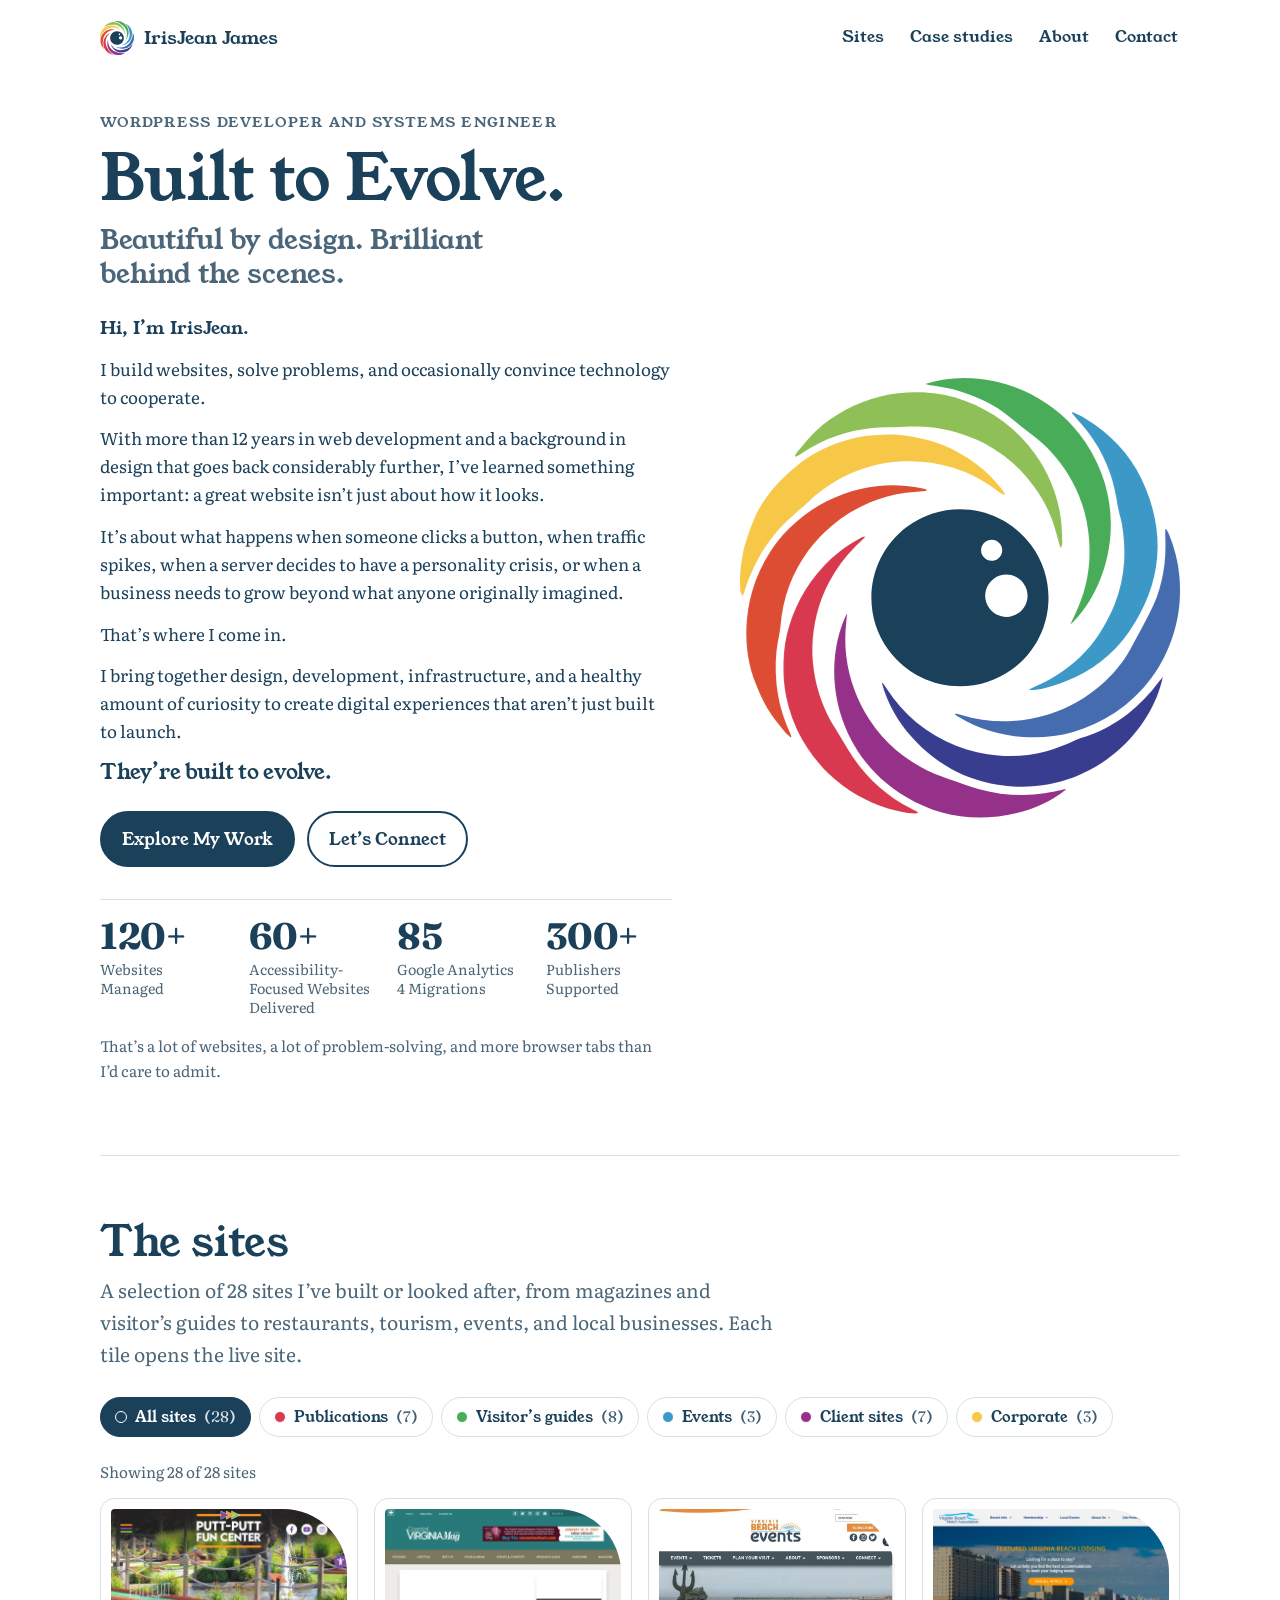
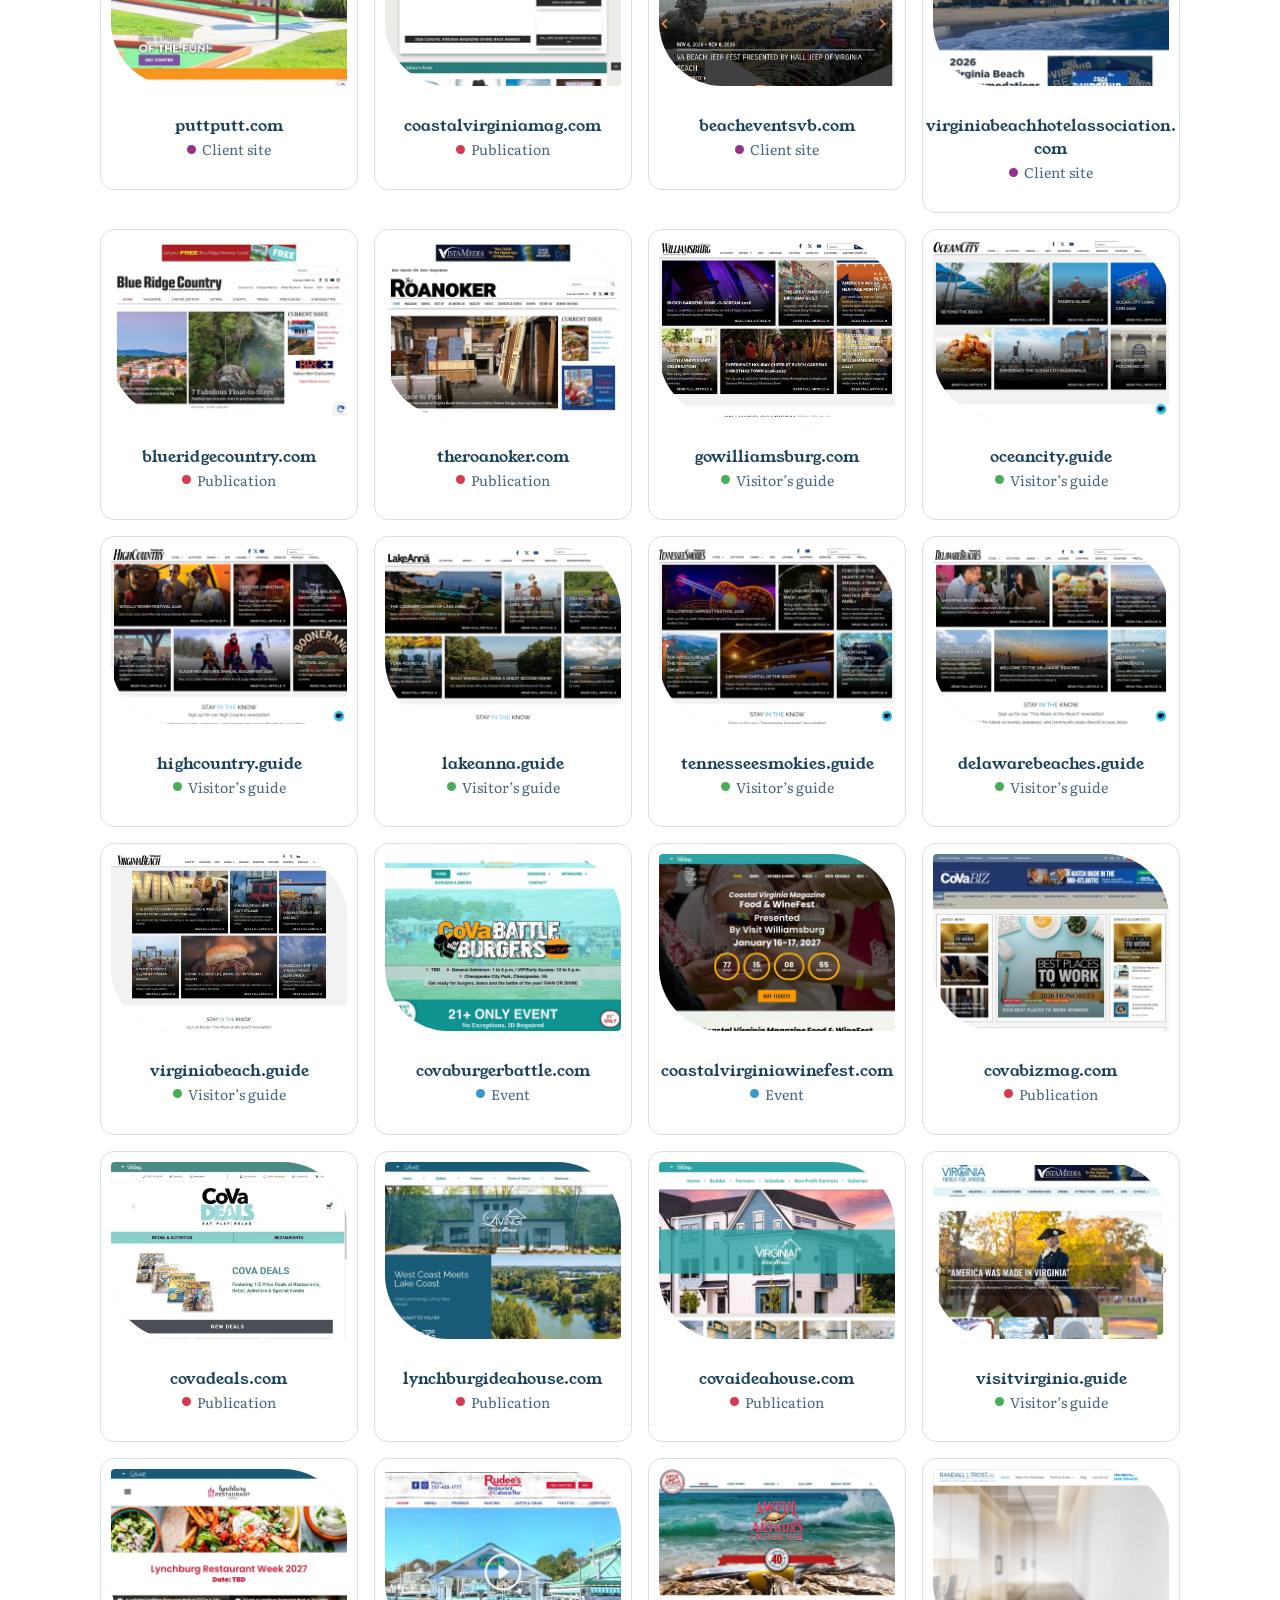
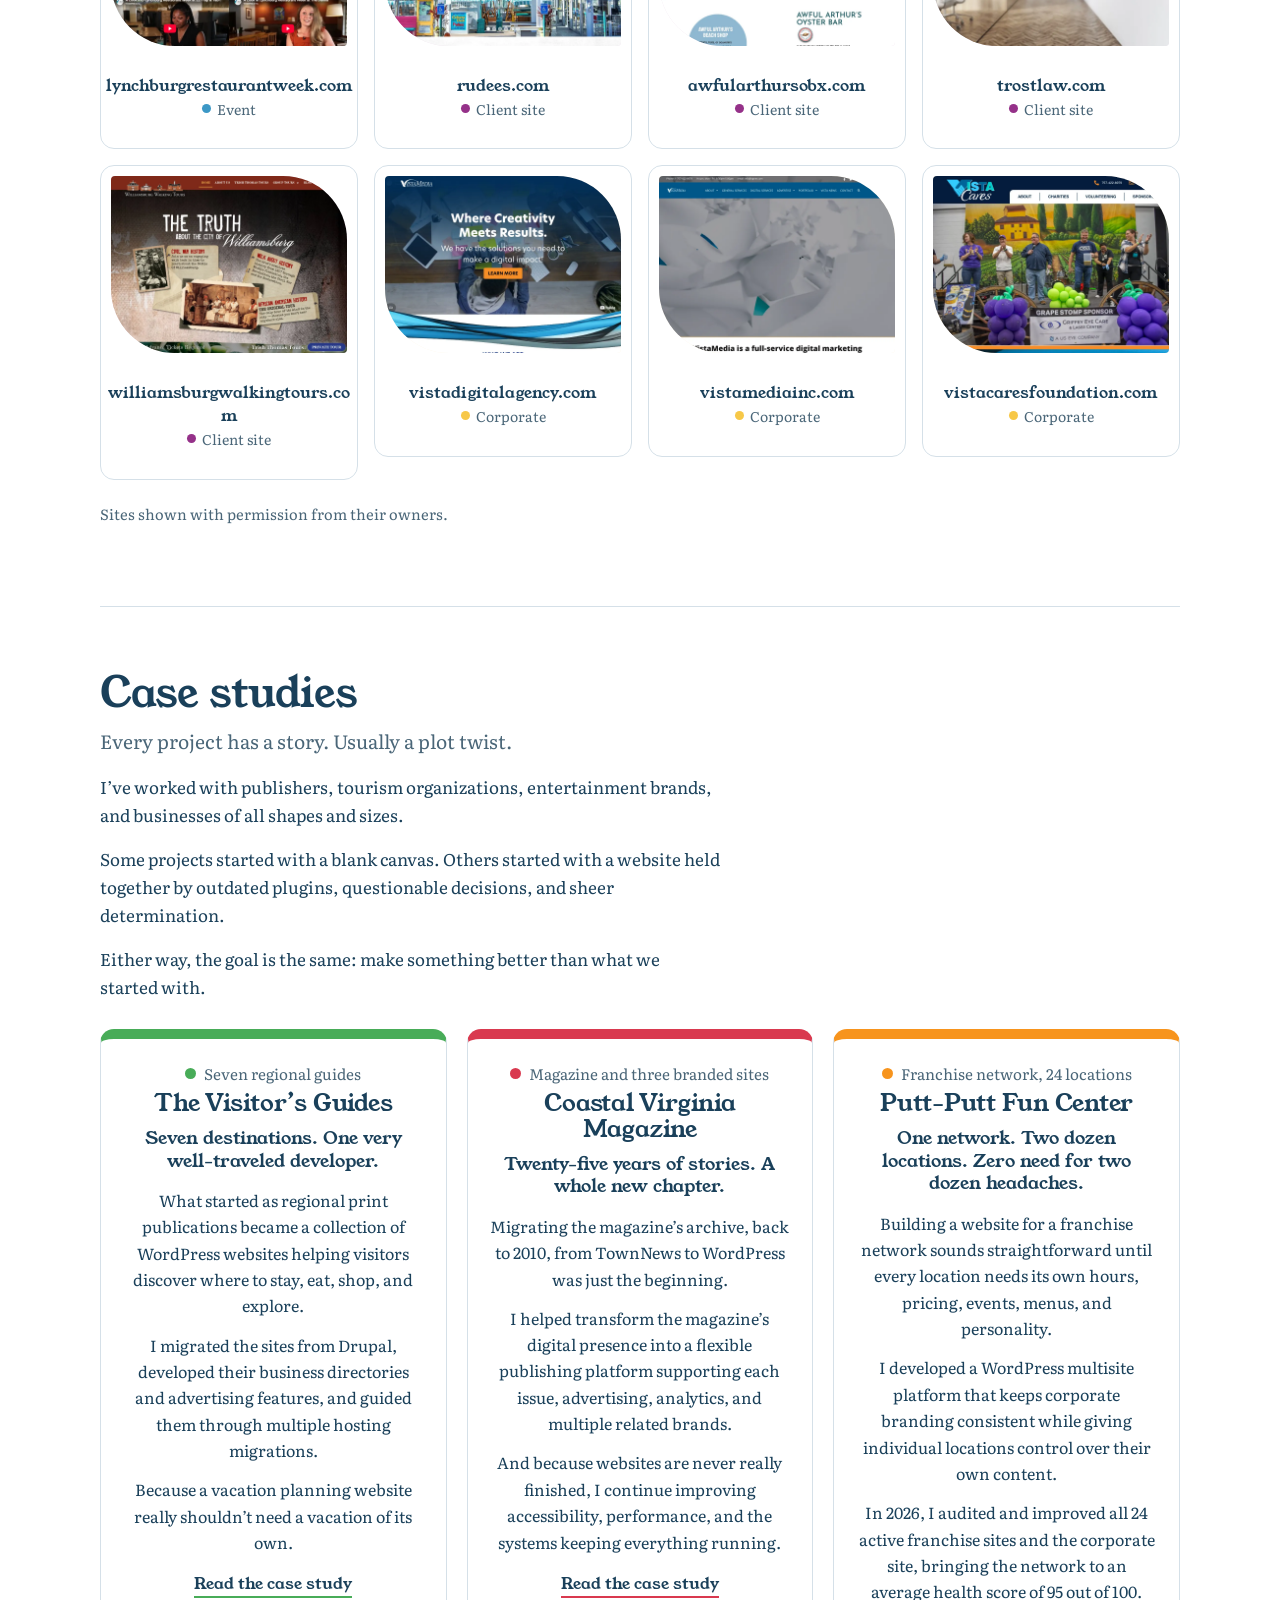
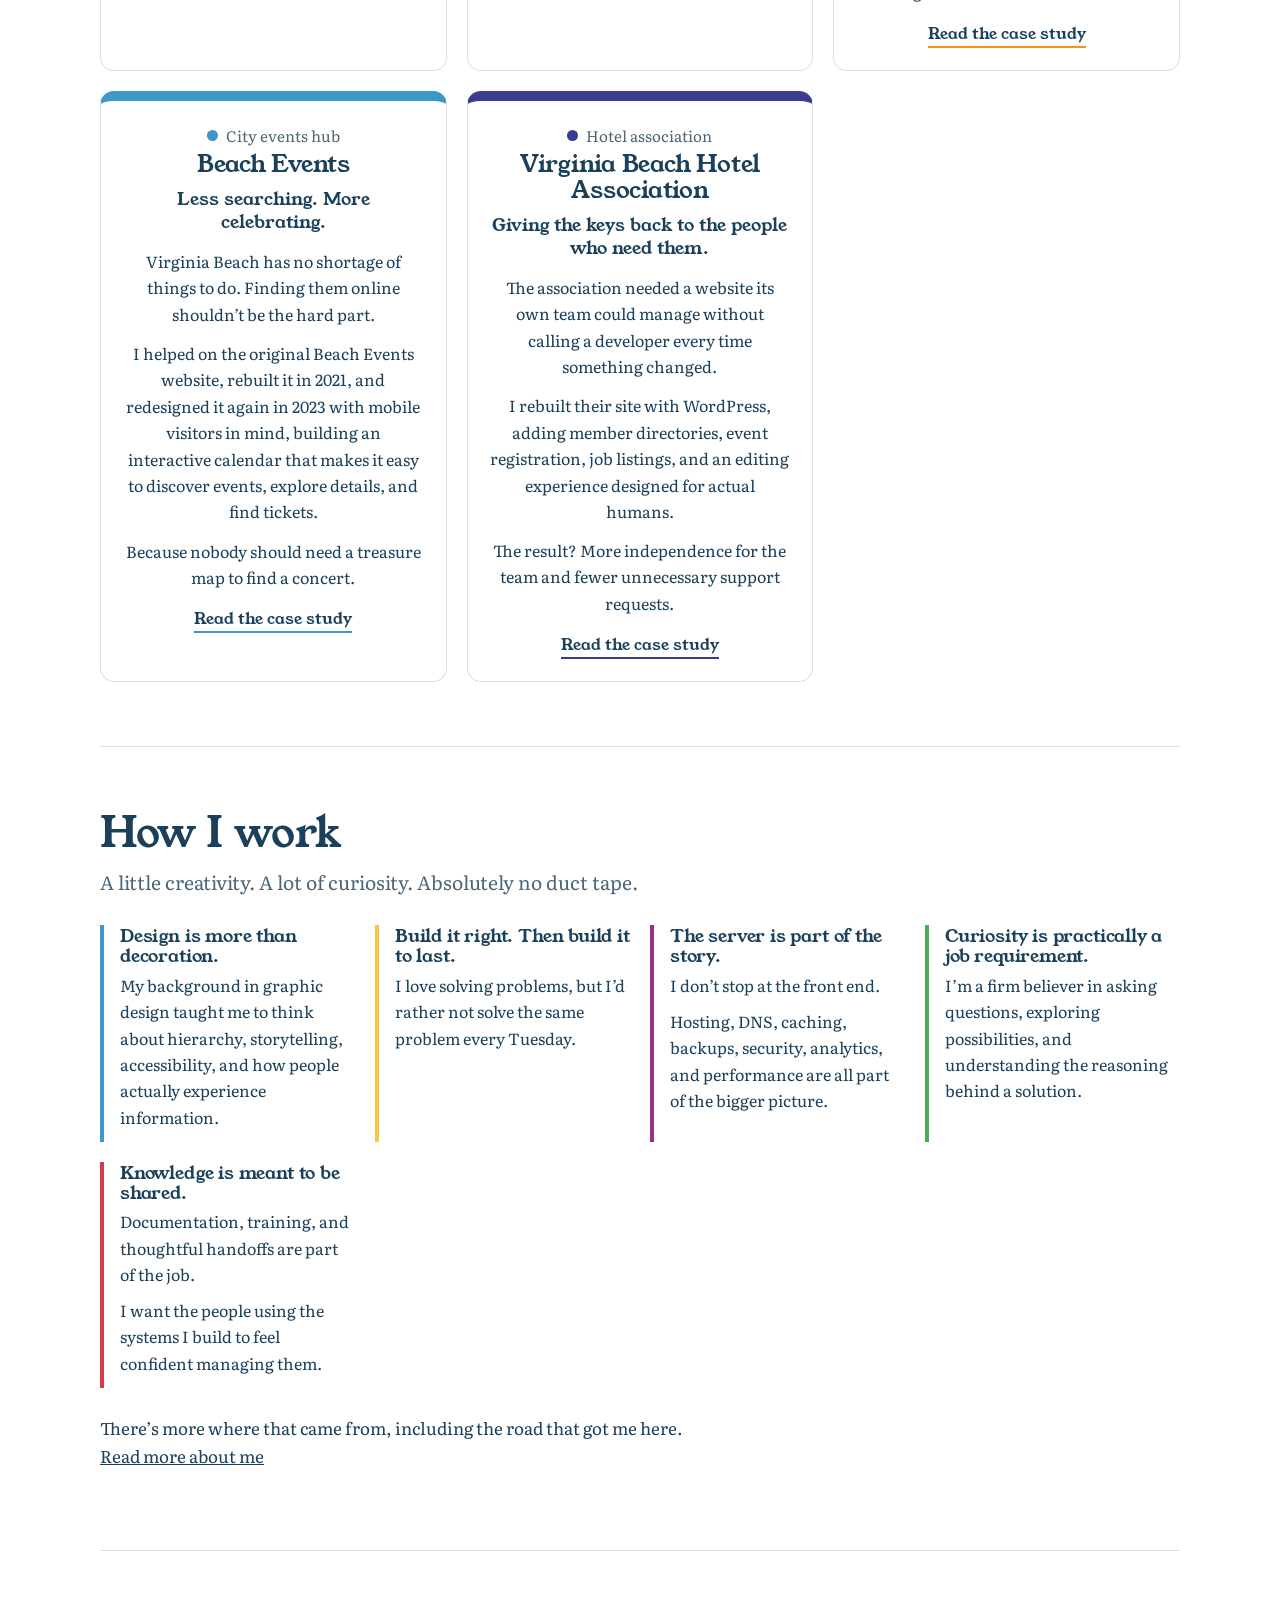
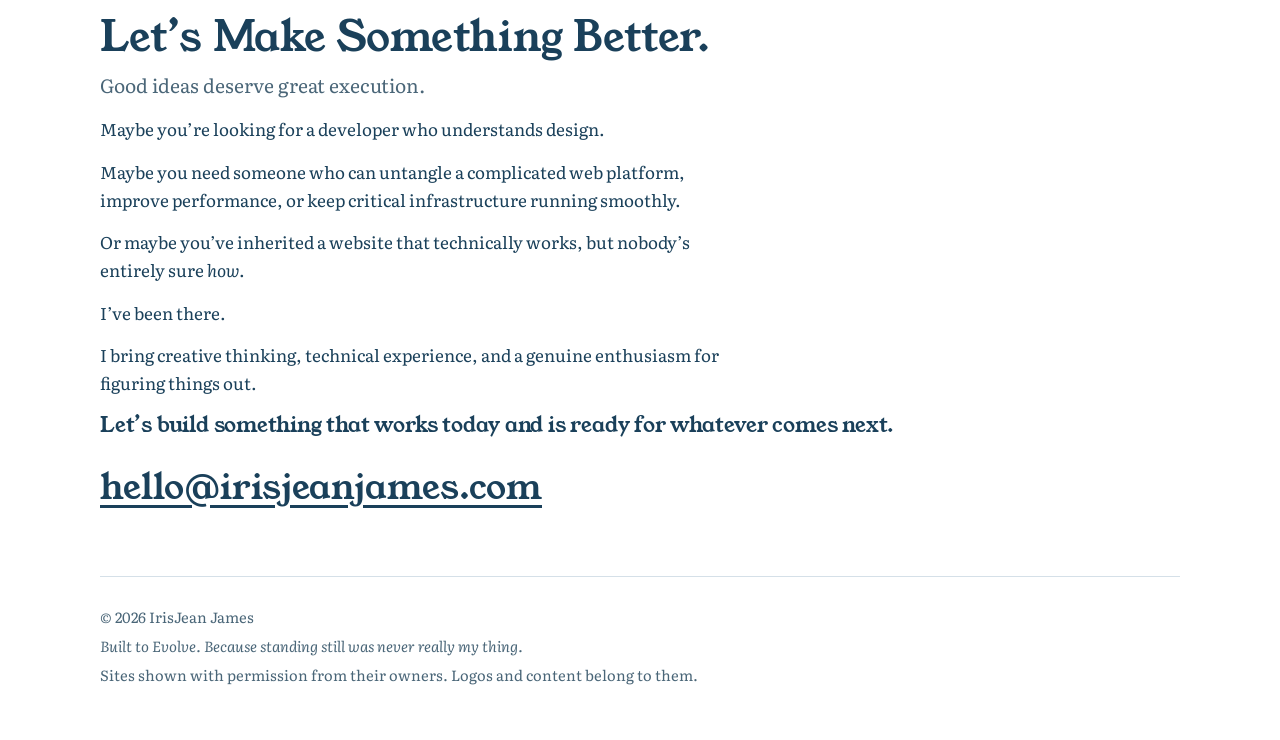
==== commit c1893d83: "0.7" ====
--- a/index.html
+++ b/index.html
@@ -31,20 +31,20 @@
         <h1>Built to Evolve.</h1>
         <p class="tagline">Beautiful by design. Brilliant behind the scenes.</p>
         <div class="hero-copy">
-          <p>Hi, I'm IrisJean.</p>
+          <p>Hi, I’m IrisJean.</p>
           <p>I build websites, solve problems, and occasionally convince technology to cooperate.</p>
-          <p>With more than 12 years in web development and a background in design that goes back considerably further, I've learned something important: a great website isn't just about how it looks.</p>
-          <p>It's about what happens when someone clicks a button, when traffic spikes, when a server decides to have a personality crisis, or when a business needs to grow beyond what anyone originally imagined.</p>
-          <p>That's where I come in.</p>
-          <p>I bring together design, development, infrastructure, and a healthy amount of curiosity to create digital experiences that aren't just built to launch.</p>
-          <p class="pull"><strong>They're built to evolve.</strong></p>
+          <p>With more than 12 years in web development and a background in design that goes back considerably further, I’ve learned something important: a great website isn’t just about how it looks.</p>
+          <p>It’s about what happens when someone clicks a button, when traffic spikes, when a server decides to have a personality crisis, or when a business needs to grow beyond what anyone originally imagined.</p>
+          <p>That’s where I come in.</p>
+          <p>I bring together design, development, infrastructure, and a healthy amount of curiosity to create digital experiences that aren’t just built to launch.</p>
+          <p class="pull"><strong>They’re built to evolve.</strong></p>
         </div>
         <div class="actions">
           <a class="btn solid" href="#work">Explore My Work</a>
-          <a class="btn" href="#contact">Let's Connect</a>
+          <a class="btn" href="#contact">Let’s Connect</a>
         </div>
         <ul class="stats" aria-label="At a glance"><li><b>120+</b><span>Websites Managed</span></li><li><b>60+</b><span>Accessibility-Focused Websites Delivered</span></li><li><b>85</b><span>Google Analytics 4 Migrations</span></li><li><b>300+</b><span>Publishers Supported</span></li></ul>
-        <p class="stats-note">That's a lot of websites, a lot of problem-solving, and more browser tabs than I'd care to admit.</p>
+        <p class="stats-note">That’s a lot of websites, a lot of problem-solving, and more browser tabs than I’d care to admit.</p>
       </div>
       <div class="iris" aria-hidden="true">
         <svg role="presentation" focusable="false" xmlns="http://www.w3.org/2000/svg" viewBox="0 0 250.24 250">
@@ -114,7 +114,7 @@
     <section id="work" aria-labelledby="work-h">
       <div class="sec-head">
         <h2 id="work-h">The sites</h2>
-        <p class="lede">A selection of 28 sites I've built or looked after, from magazines and visitor's guides to restaurants, tourism, events, and local businesses. Each tile opens the live site.</p>
+        <p class="lede">A selection of 28 sites I’ve built or looked after, from magazines and visitor’s guides to restaurants, tourism, events, and local businesses. Each tile opens the live site.</p>
       </div>
       <ul class="filters" id="filters" aria-label="Filter sites by type"></ul>
       <p class="count" id="count" aria-live="polite"></p>
@@ -126,26 +126,26 @@
       <div class="sec-head">
         <h2 id="cases-h">Case studies</h2>
         <p class="lede">Every project has a story. Usually a plot twist.</p>
-        <p>I've worked with publishers, tourism organizations, entertainment brands, and businesses of all shapes and sizes.</p>
+        <p>I’ve worked with publishers, tourism organizations, entertainment brands, and businesses of all shapes and sizes.</p>
         <p>Some projects started with a blank canvas. Others started with a website held together by outdated plugins, questionable decisions, and sheer determination.</p>
         <p>Either way, the goal is the same: make something better than what we started with.</p>
       </div>
       <div class="casecards">
         <a class="casecard" style="--c:#48ac58" href="work/visitor-guides/">
           <span class="kind"><i class="dot"></i>Seven regional guides</span>
-          <h3>The Visitor's Guides</h3>
+          <h3>The Visitor’s Guides</h3>
           <p class="tag"><strong>Seven destinations. One very well-traveled developer.</strong></p>
           <p>What started as regional print publications became a collection of WordPress websites helping visitors discover where to stay, eat, shop, and explore.</p>
           <p>I migrated the sites from Drupal, developed their business directories and advertising features, and guided them through multiple hosting migrations.</p>
-          <p>Because a vacation planning website really shouldn't need a vacation of its own.</p>
+          <p>Because a vacation planning website really shouldn’t need a vacation of its own.</p>
           <span class="go">Read the case study</span>
         </a>
         <a class="casecard" style="--c:#d9394f" href="work/coastal-virginia-magazine/">
           <span class="kind"><i class="dot"></i>Magazine and three branded sites</span>
           <h3>Coastal Virginia Magazine</h3>
-          <p class="tag"><strong>Twenty years of content. A whole new chapter.</strong></p>
-          <p>Migrating more than two decades of publishing content from TownNews to WordPress was just the beginning.</p>
-          <p>I helped transform the magazine's digital presence into a flexible publishing platform supporting monthly issues, advertising, analytics, and multiple related brands.</p>
+          <p class="tag"><strong>Twenty-five years of stories. A whole new chapter.</strong></p>
+          <p>Migrating the magazine’s archive, back to 2010, from TownNews to WordPress was just the beginning.</p>
+          <p>I helped transform the magazine’s digital presence into a flexible publishing platform supporting each issue, advertising, analytics, and multiple related brands.</p>
           <p>And because websites are never really finished, I continue improving accessibility, performance, and the systems keeping everything running.</p>
           <span class="go">Read the case study</span>
         </a>
@@ -162,7 +162,7 @@
           <span class="kind"><i class="dot"></i>City events hub</span>
           <h3>Beach Events</h3>
           <p class="tag"><strong>Less searching. More celebrating.</strong></p>
-          <p>Virginia Beach has no shortage of things to do. Finding them online shouldn't be the hard part.</p>
+          <p>Virginia Beach has no shortage of things to do. Finding them online shouldn’t be the hard part.</p>
           <p>I helped on the original Beach Events website, rebuilt it in 2021, and redesigned it again in 2023 with mobile visitors in mind, building an interactive calendar that makes it easy to discover events, explore details, and find tickets.</p>
           <p>Because nobody should need a treasure map to find a concert.</p>
           <span class="go">Read the case study</span>
@@ -188,28 +188,28 @@
         <div style="--c:#3c98c6"><h3>Design is more than decoration.</h3>
           <p>My background in graphic design taught me to think about hierarchy, storytelling, accessibility, and how people actually experience information.</p></div>
         <div style="--c:#f7c848"><h3>Build it right. Then build it to last.</h3>
-          <p>I love solving problems, but I'd rather not solve the same problem every Tuesday.</p></div>
+          <p>I love solving problems, but I’d rather not solve the same problem every Tuesday.</p></div>
         <div style="--c:#953189"><h3>The server is part of the story.</h3>
-          <p>I don't stop at the front end.</p>
+          <p>I don’t stop at the front end.</p>
           <p>Hosting, DNS, caching, backups, security, analytics, and performance are all part of the bigger picture.</p></div>
         <div style="--c:#48ac58"><h3>Curiosity is practically a job requirement.</h3>
-          <p>I'm a firm believer in asking questions, exploring possibilities, and understanding the reasoning behind a solution.</p></div>
+          <p>I’m a firm believer in asking questions, exploring possibilities, and understanding the reasoning behind a solution.</p></div>
         <div style="--c:#d9394f"><h3>Knowledge is meant to be shared.</h3>
           <p>Documentation, training, and thoughtful handoffs are part of the job.</p>
           <p>I want the people using the systems I build to feel confident managing them.</p></div>
       </div>
-      <p class="more">There's more where that came from, including the road that got me here. <a href="about/">Read more about me</a></p>
+      <p class="more">There’s more where that came from, including the road that got me here. <a href="about/">Read more about me</a></p>
     </section>
 
     <section id="contact" class="contact" aria-labelledby="contact-h">
-      <h2 id="contact-h">Let's Make Something Better.</h2>
+      <h2 id="contact-h">Let’s Make Something Better.</h2>
       <p class="lede">Good ideas deserve great execution.</p>
-      <p>Maybe you're looking for a developer who understands design.</p>
+      <p>Maybe you’re looking for a developer who understands design.</p>
       <p>Maybe you need someone who can untangle a complicated web platform, improve performance, or keep critical infrastructure running smoothly.</p>
-      <p>Or maybe you've inherited a website that technically works, but nobody's entirely sure <em>how</em>.</p>
-      <p>I've been there.</p>
+      <p>Or maybe you’ve inherited a website that technically works, but nobody’s entirely sure <em>how</em>.</p>
+      <p>I’ve been there.</p>
       <p>I bring creative thinking, technical experience, and a genuine enthusiasm for figuring things out.</p>
-      <p class="pull"><strong>Let's build something that works today and is ready for whatever comes next.</strong></p>
+      <p class="pull"><strong>Let’s build something that works today and is ready for whatever comes next.</strong></p>
       <a class="mail" href="mailto:hello@irisjeanjames.com">hello@irisjeanjames.com</a>
     </section>
 
--- a/styles.css
+++ b/styles.css
@@ -224,3 +224,15 @@
 .contact p{margin-bottom:.9rem}
 .contact .mail{display:inline-block;margin-top:.6rem}
 @media (max-width:600px){table.grades{display:block;overflow-x:auto;max-width:100%}}
+
+/* Figures and buttons inside case studies */
+.prose .actions{display:flex;flex-wrap:wrap;gap:12px;margin:18px 0 26px}
+.fig.cover img{border-radius:4px 28px 4px 28px}
+.fig.cover:hover img{border-radius:14px}
+.figs{display:grid;grid-template-columns:repeat(auto-fill,minmax(300px,1fr));gap:26px 22px;margin:26px 0 8px;align-items:start}
+.fig{margin:0}
+.fig img{width:100%;height:auto;border-radius:4px 64px 4px 64px;border:1px solid var(--line);transition:border-radius .4s cubic-bezier(.2,.8,.2,1)}
+.fig:hover img{border-radius:30px}
+@supports (corner-shape:squircle){.fig:hover img{corner-shape:squircle;border-radius:44px}}
+.fig figcaption{margin-top:.6rem;font-size:.92rem;line-height:1.4;color:var(--ink-soft);text-align:center}
+@media (prefers-reduced-motion:reduce){.fig img{transition:none}}
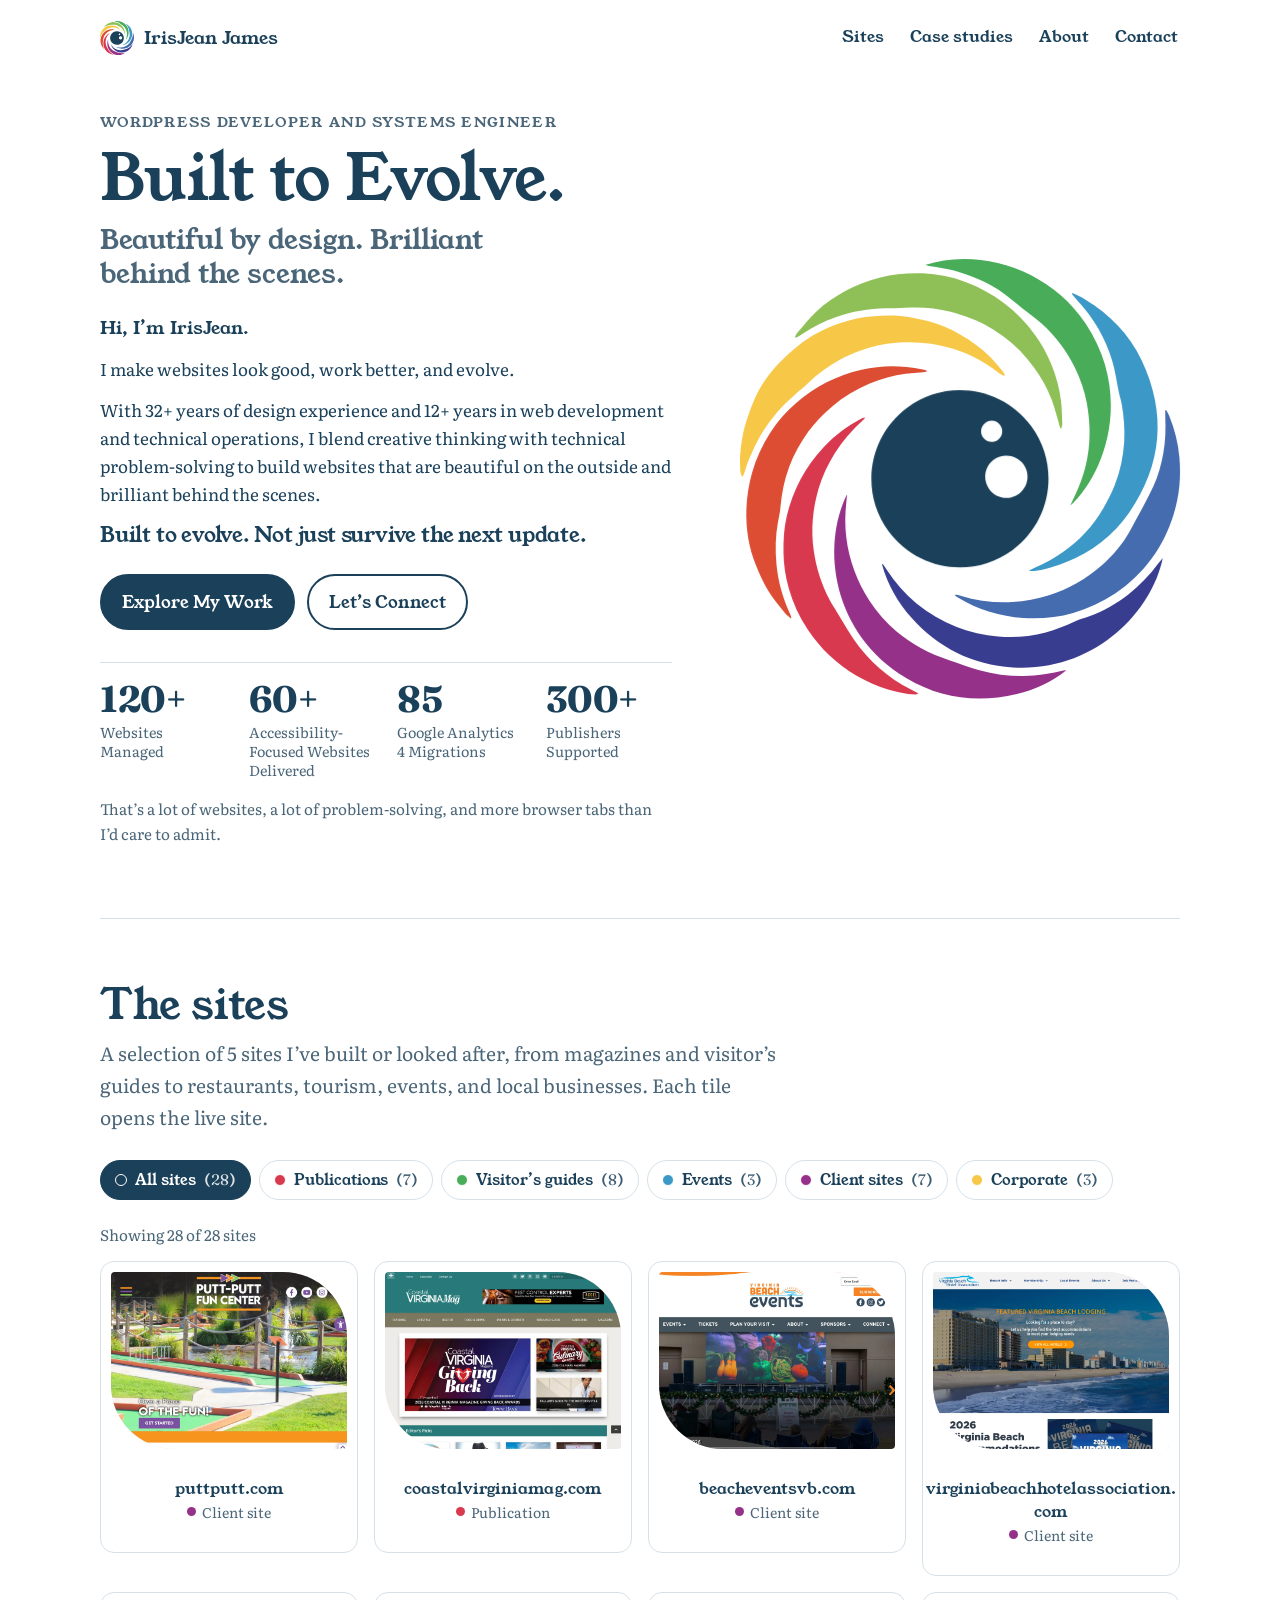
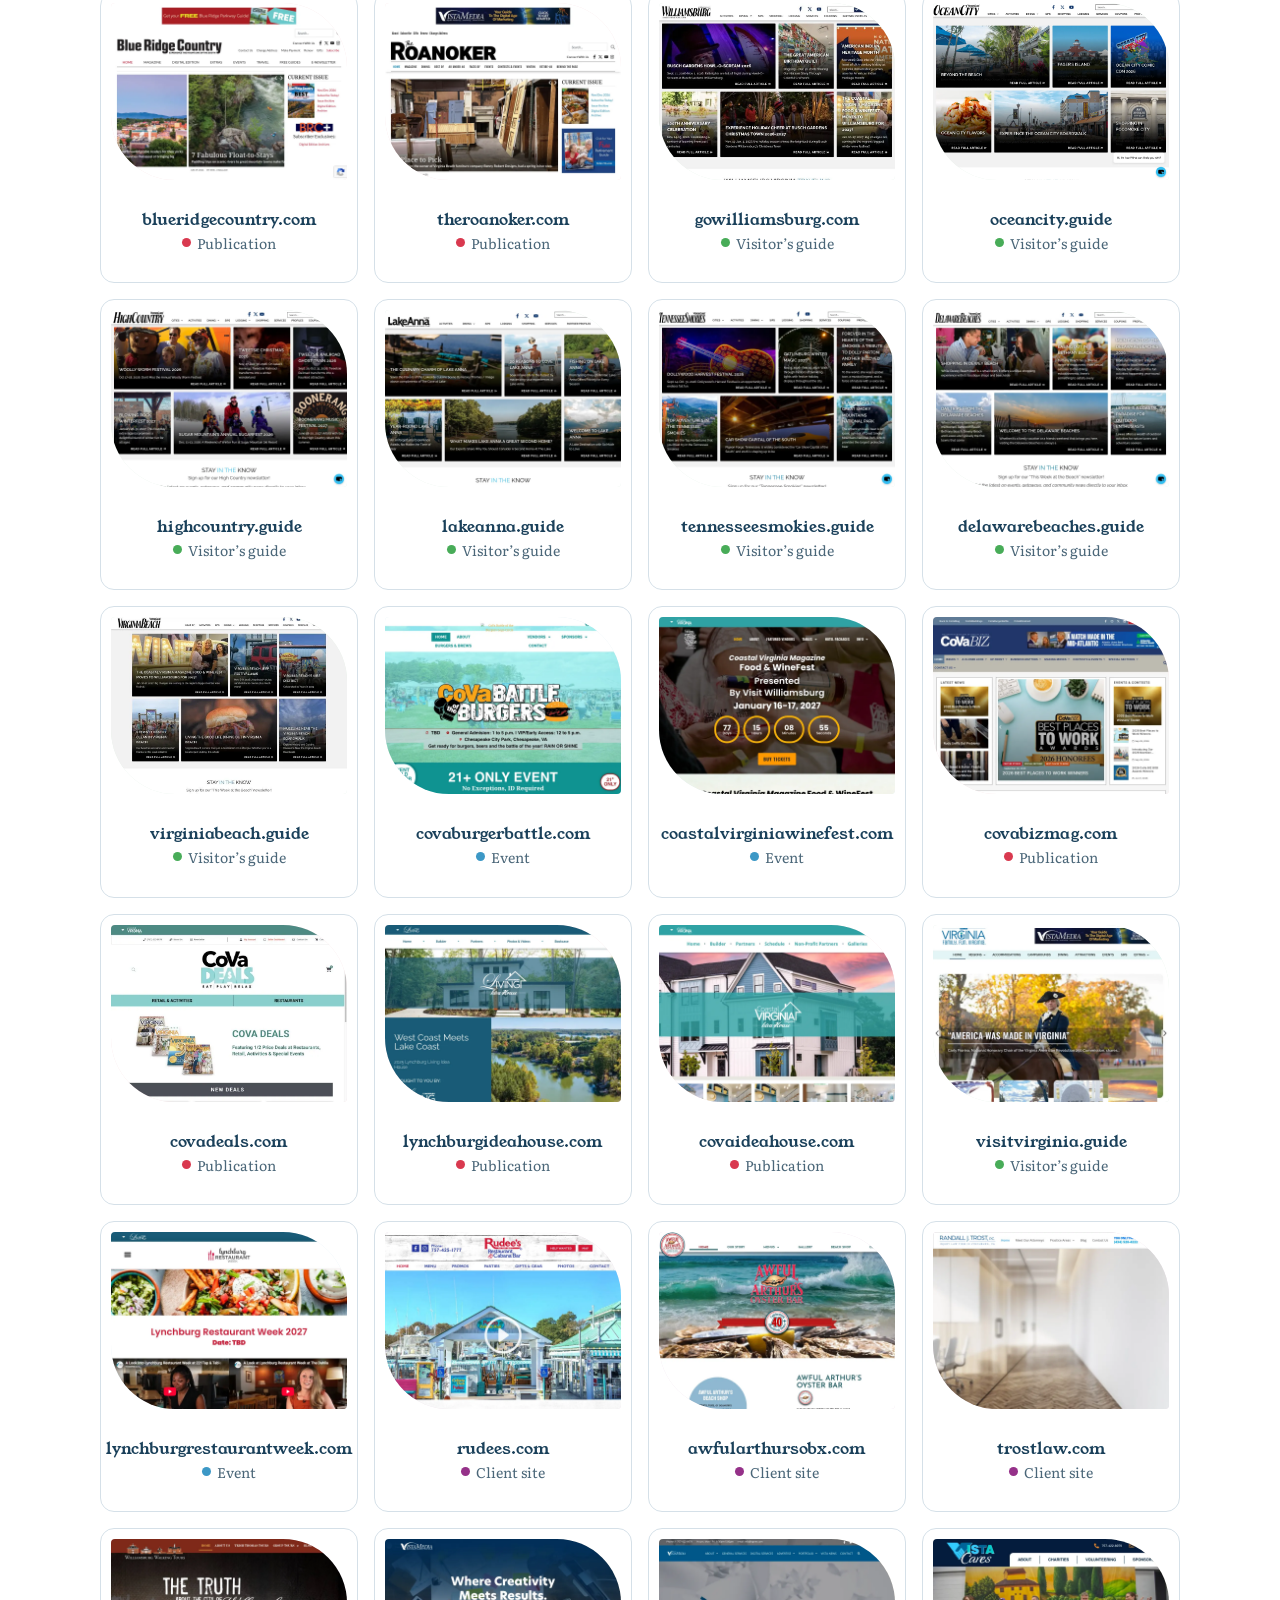
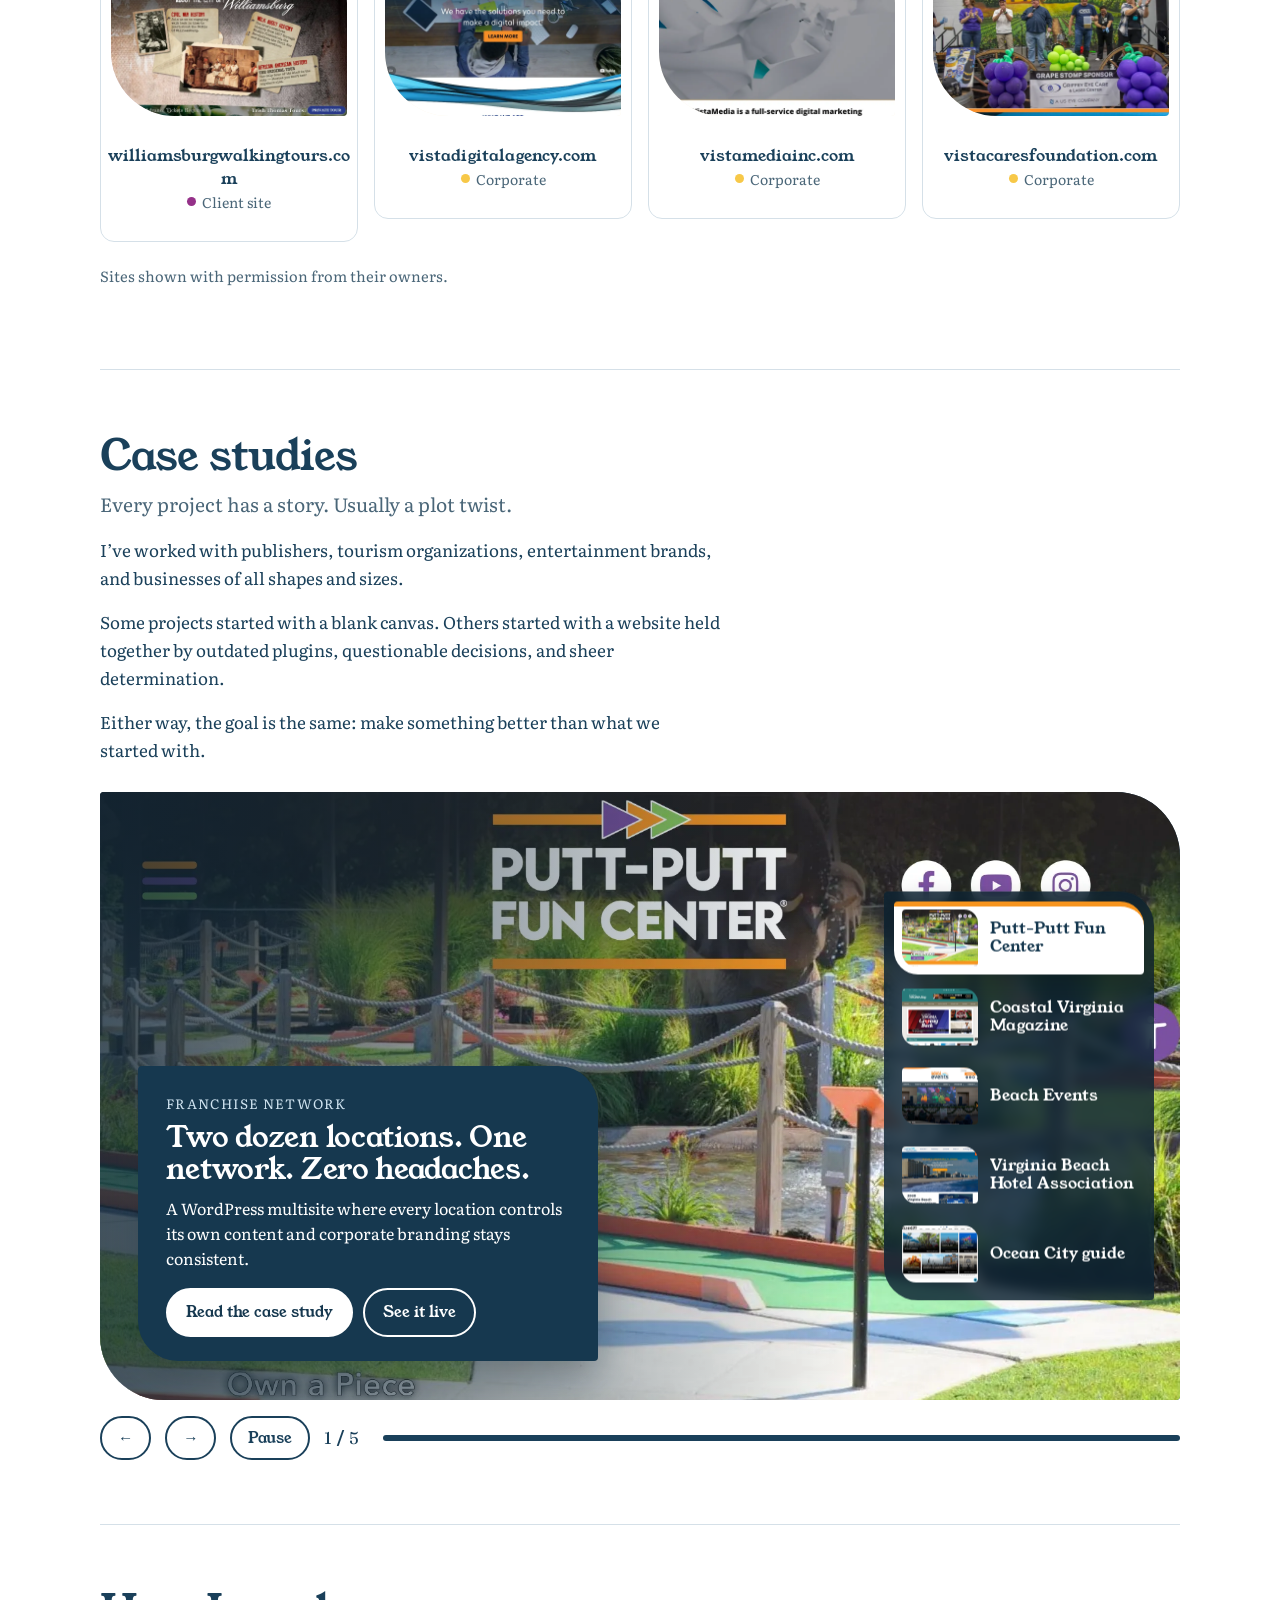
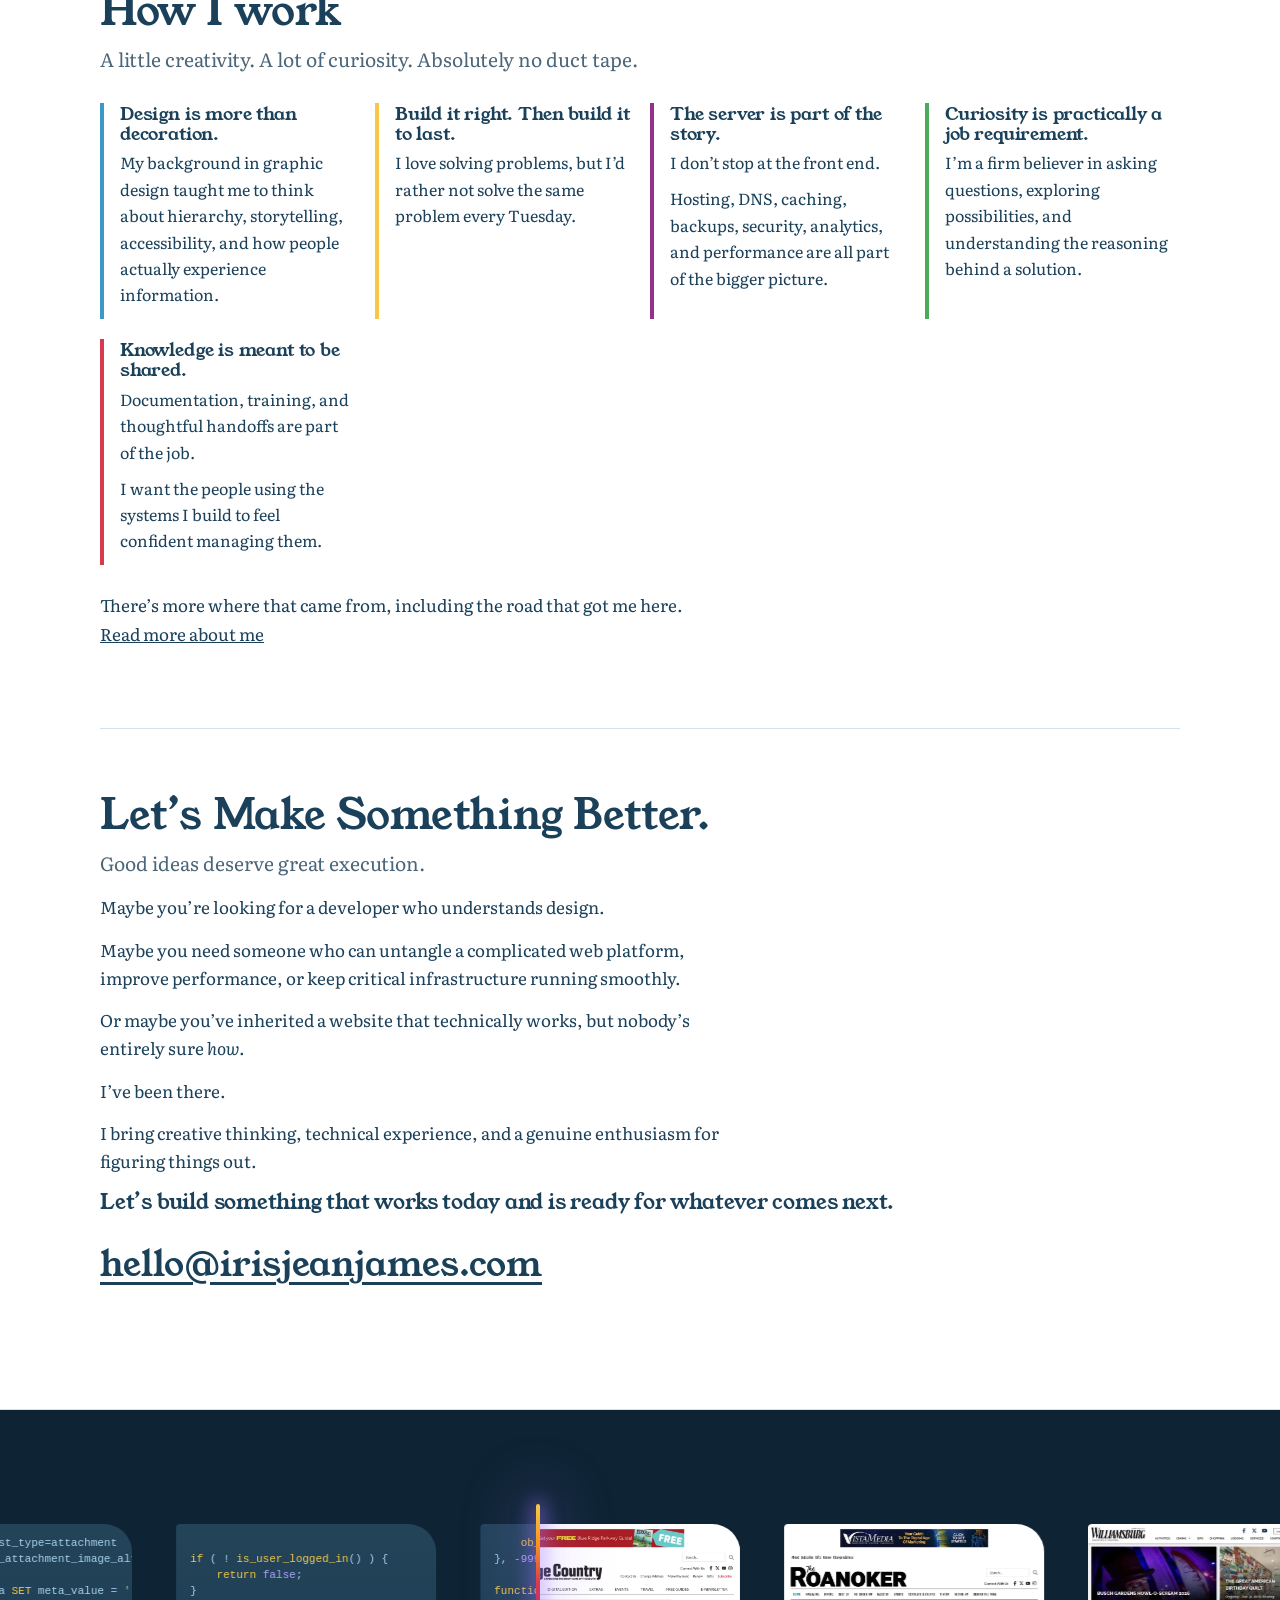
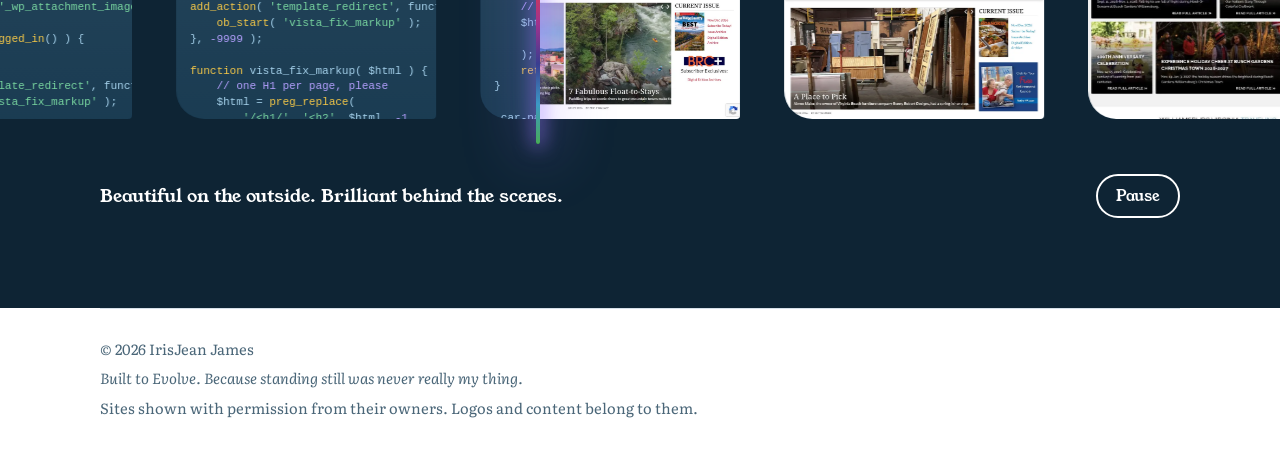
==== commit 431369b4: "0.8" ====
--- a/index.html
+++ b/index.html
@@ -4,7 +4,7 @@
 <meta charset="utf-8">
 <meta name="viewport" content="width=device-width,initial-scale=1">
 <title>IrisJean James | WordPress developer and systems engineer</title>
-<meta name="description" content="IrisJean James is a WordPress developer and systems engineer who builds, secures, and speeds up production websites. See 28 live sites and the work behind them.">
+<meta name="description" content="IrisJean James is a WordPress developer and systems engineer who builds, secures, and speeds up production websites. See 5 live sites and the work behind them.">
 <link rel="icon" href="assets/logo.svg" type="image/svg+xml">
 <link rel="preload" href="assets/fonts/young-serif-latin-400-normal.woff2" as="font" type="font/woff2" crossorigin>
 <link rel="preload" href="assets/fonts/fraunces.woff2" as="font" type="font/woff2" crossorigin>
@@ -32,12 +32,9 @@
         <p class="tagline">Beautiful by design. Brilliant behind the scenes.</p>
         <div class="hero-copy">
           <p>Hi, I’m IrisJean.</p>
-          <p>I build websites, solve problems, and occasionally convince technology to cooperate.</p>
-          <p>With more than 12 years in web development and a background in design that goes back considerably further, I’ve learned something important: a great website isn’t just about how it looks.</p>
-          <p>It’s about what happens when someone clicks a button, when traffic spikes, when a server decides to have a personality crisis, or when a business needs to grow beyond what anyone originally imagined.</p>
-          <p>That’s where I come in.</p>
-          <p>I bring together design, development, infrastructure, and a healthy amount of curiosity to create digital experiences that aren’t just built to launch.</p>
-          <p class="pull"><strong>They’re built to evolve.</strong></p>
+          <p>I make websites look good, work better, and evolve.</p>
+          <p>With 32+ years of design experience and 12+ years in web development and technical operations, I blend creative thinking with technical problem-solving to build websites that are beautiful on the outside and brilliant behind the scenes.</p>
+          <p class="pull"><strong>Built to evolve. Not just survive the next update.</strong></p>
         </div>
         <div class="actions">
           <a class="btn solid" href="#work">Explore My Work</a>
@@ -114,7 +111,7 @@
     <section id="work" aria-labelledby="work-h">
       <div class="sec-head">
         <h2 id="work-h">The sites</h2>
-        <p class="lede">A selection of 28 sites I’ve built or looked after, from magazines and visitor’s guides to restaurants, tourism, events, and local businesses. Each tile opens the live site.</p>
+        <p class="lede">A selection of 5 sites I’ve built or looked after, from magazines and visitor’s guides to restaurants, tourism, events, and local businesses. Each tile opens the live site.</p>
       </div>
       <ul class="filters" id="filters" aria-label="Filter sites by type"></ul>
       <p class="count" id="count" aria-live="polite"></p>
@@ -130,52 +127,70 @@
         <p>Some projects started with a blank canvas. Others started with a website held together by outdated plugins, questionable decisions, and sheer determination.</p>
         <p>Either way, the goal is the same: make something better than what we started with.</p>
       </div>
-      <div class="casecards">
-        <a class="casecard" style="--c:#48ac58" href="work/visitor-guides/">
-          <span class="kind"><i class="dot"></i>Seven regional guides</span>
-          <h3>The Visitor’s Guides</h3>
-          <p class="tag"><strong>Seven destinations. One very well-traveled developer.</strong></p>
-          <p>What started as regional print publications became a collection of WordPress websites helping visitors discover where to stay, eat, shop, and explore.</p>
-          <p>I migrated the sites from Drupal, developed their business directories and advertising features, and guided them through multiple hosting migrations.</p>
-          <p>Because a vacation planning website really shouldn’t need a vacation of its own.</p>
-          <span class="go">Read the case study</span>
-        </a>
-        <a class="casecard" style="--c:#d9394f" href="work/coastal-virginia-magazine/">
-          <span class="kind"><i class="dot"></i>Magazine and three branded sites</span>
-          <h3>Coastal Virginia Magazine</h3>
-          <p class="tag"><strong>Twenty-five years of stories. A whole new chapter.</strong></p>
-          <p>Migrating the magazine’s archive, back to 2010, from TownNews to WordPress was just the beginning.</p>
-          <p>I helped transform the magazine’s digital presence into a flexible publishing platform supporting each issue, advertising, analytics, and multiple related brands.</p>
-          <p>And because websites are never really finished, I continue improving accessibility, performance, and the systems keeping everything running.</p>
-          <span class="go">Read the case study</span>
-        </a>
-        <a class="casecard" style="--c:#f7941d" href="work/putt-putt/">
-          <span class="kind"><i class="dot"></i>Franchise network, 24 locations</span>
-          <h3>Putt-Putt Fun Center</h3>
-          <p class="tag"><strong>One network. Two dozen locations. Zero need for two dozen headaches.</strong></p>
-          <p>Building a website for a franchise network sounds straightforward until every location needs its own hours, pricing, events, menus, and personality.</p>
-          <p>I developed a WordPress multisite platform that keeps corporate branding consistent while giving individual locations control over their own content.</p>
-          <p>In 2026, I audited and improved all 24 active franchise sites and the corporate site, bringing the network to an average health score of 95 out of 100.</p>
-          <span class="go">Read the case study</span>
-        </a>
-        <a class="casecard" style="--c:#3c98c6" href="work/beach-events/">
-          <span class="kind"><i class="dot"></i>City events hub</span>
-          <h3>Beach Events</h3>
-          <p class="tag"><strong>Less searching. More celebrating.</strong></p>
-          <p>Virginia Beach has no shortage of things to do. Finding them online shouldn’t be the hard part.</p>
-          <p>I helped on the original Beach Events website, rebuilt it in 2021, and redesigned it again in 2023 with mobile visitors in mind, building an interactive calendar that makes it easy to discover events, explore details, and find tickets.</p>
-          <p>Because nobody should need a treasure map to find a concert.</p>
-          <span class="go">Read the case study</span>
-        </a>
-        <a class="casecard" style="--c:#393d90" href="work/vbha/">
-          <span class="kind"><i class="dot"></i>Hotel association</span>
-          <h3>Virginia Beach Hotel Association</h3>
-          <p class="tag"><strong>Giving the keys back to the people who need them.</strong></p>
-          <p>The association needed a website its own team could manage without calling a developer every time something changed.</p>
-          <p>I rebuilt their site with WordPress, adding member directories, event registration, job listings, and an editing experience designed for actual humans.</p>
-          <p>The result? More independence for the team and fewer unnecessary support requests.</p>
-          <span class="go">Read the case study</span>
-        </a>
+      <div class="car-wrap" role="region" aria-roledescription="carousel" aria-label="Featured case studies" id="car-wrap">
+        <div class="car-stage">
+          <div class="car-slide on" role="group" aria-roledescription="slide" aria-label="1 of 5">
+            <img src="assets/shots/puttputt.com.webp" alt="Home page of the Putt-Putt Fun Center website" loading="eager">
+            <div class="car-panel">
+              <p class="car-kick">Franchise network</p>
+              <h3>Two dozen locations. One network. Zero headaches.</h3>
+              <p class="car-d">A WordPress multisite where every location controls its own content and corporate branding stays consistent.</p>
+              <div class="car-row"><a class="btn solid" href="work/putt-putt/">Read the case study<span class="sr">: Putt-Putt Fun Center</span></a><a class="btn" href="https://puttputt.com/" target="_blank" rel="noopener">See it live<span class="sr">: Putt-Putt Fun Center (opens in a new tab)</span></a></div>
+            </div>
+          </div>
+          <div class="car-slide" role="group" aria-roledescription="slide" aria-label="2 of 5">
+            <img src="assets/shots/coastalvirginiamag.com.webp" alt="Home page of the Coastal Virginia Magazine website" loading="lazy">
+            <div class="car-panel">
+              <p class="car-kick">Magazine</p>
+              <h3>Twenty-five years of stories. A whole new chapter.</h3>
+              <p class="car-d">Migrating the archive from TownNews to WordPress, then building issues, advertising, reporting and a family of sister sites.</p>
+              <div class="car-row"><a class="btn solid" href="work/coastal-virginia-magazine/">Read the case study<span class="sr">: Coastal Virginia Magazine</span></a><a class="btn" href="https://coastalvirginiamag.com/" target="_blank" rel="noopener">See it live<span class="sr">: Coastal Virginia Magazine (opens in a new tab)</span></a></div>
+            </div>
+          </div>
+          <div class="car-slide" role="group" aria-roledescription="slide" aria-label="3 of 5">
+            <img src="assets/shots/beacheventsvb.com.webp" alt="Home page of the Beach Events Virginia Beach website" loading="lazy">
+            <div class="car-panel">
+              <p class="car-kick">Event hub</p>
+              <h3>Less searching. More celebrating.</h3>
+              <p class="car-d">A mobile-first events site for Virginia Beach, built around an interactive calendar with ticket links.</p>
+              <div class="car-row"><a class="btn solid" href="work/beach-events/">Read the case study<span class="sr">: Beach Events</span></a><a class="btn" href="https://beacheventsvb.com/" target="_blank" rel="noopener">See it live<span class="sr">: Beach Events (opens in a new tab)</span></a></div>
+            </div>
+          </div>
+          <div class="car-slide" role="group" aria-roledescription="slide" aria-label="4 of 5">
+            <img src="assets/shots/virginiabeachhotelassociation.com.webp" alt="Home page of the Virginia Beach Hotel Association website" loading="lazy">
+            <div class="car-panel">
+              <p class="car-kick">Association site</p>
+              <h3>Giving the keys back to the people who need them.</h3>
+              <p class="car-d">Member directories, event registration, job listings, and an editing experience their own team can manage.</p>
+              <div class="car-row"><a class="btn solid" href="work/vbha/">Read the case study<span class="sr">: Virginia Beach Hotel Association</span></a><a class="btn" href="https://virginiabeachhotelassociation.com/" target="_blank" rel="noopener">See it live<span class="sr">: Virginia Beach Hotel Association (opens in a new tab)</span></a></div>
+            </div>
+          </div>
+          <div class="car-slide" role="group" aria-roledescription="slide" aria-label="5 of 5">
+            <img src="assets/shots/oceancity.guide.webp" alt="Home page of the Ocean City Visitors Guide website" loading="lazy">
+            <div class="car-panel">
+              <p class="car-kick">Visitor’s guides</p>
+              <h3>Seven destinations. One very well-traveled developer.</h3>
+              <p class="car-d">Print guides that became WordPress sites, with business directories, advertising features and hosting I administer.</p>
+              <div class="car-row"><a class="btn solid" href="work/visitor-guides/">Read the case study<span class="sr">: The Visitor’s Guides</span></a><a class="btn" href="https://oceancity.guide/" target="_blank" rel="noopener">See it live<span class="sr">: Ocean City guide (opens in a new tab)</span></a></div>
+            </div>
+          </div>
+          <ul class="car-thumbs" aria-label="Choose a project">
+            <li class="car-hl-li" aria-hidden="true"><span class="car-hl" id="car-hl"></span></li>
+            <li style="--c:#f7941d"><button type="button" aria-label="Show Putt-Putt Fun Center" aria-current="true"><img src="assets/shots/puttputt.com.webp" alt="" loading="lazy"><span class="car-rail-name" aria-hidden="true">Putt-Putt Fun Center</span></button></li>
+            <li style="--c:#d9394f"><button type="button" aria-label="Show Coastal Virginia Magazine"><img src="assets/shots/coastalvirginiamag.com.webp" alt="" loading="lazy"><span class="car-rail-name" aria-hidden="true">Coastal Virginia Magazine</span></button></li>
+            <li style="--c:#3c98c6"><button type="button" aria-label="Show Beach Events"><img src="assets/shots/beacheventsvb.com.webp" alt="" loading="lazy"><span class="car-rail-name" aria-hidden="true">Beach Events</span></button></li>
+            <li style="--c:#393d90"><button type="button" aria-label="Show Virginia Beach Hotel Association"><img src="assets/shots/virginiabeachhotelassociation.com.webp" alt="" loading="lazy"><span class="car-rail-name" aria-hidden="true">Virginia Beach Hotel Association</span></button></li>
+            <li style="--c:#48ac58"><button type="button" aria-label="Show The Visitor’s Guides"><img src="assets/shots/oceancity.guide.webp" alt="" loading="lazy"><span class="car-rail-name" aria-hidden="true">Ocean City guide</span></button></li>
+          </ul>
+        </div>
+        <div class="car-bar">
+          <button type="button" id="car-prev" aria-label="Previous project">←</button>
+          <button type="button" id="car-next" aria-label="Next project">→</button>
+          <button type="button" id="car-pp" aria-label="Pause automatic slide show">Pause</button>
+          <span class="car-count" id="car-count">1 / 5</span>
+          <div class="car-prog" aria-hidden="true"><i id="car-prog"></i></div>
+        </div>
+        <div class="sr" id="car-live" aria-live="off" aria-atomic="true"></div>
       </div>
     </section>
 
@@ -214,7 +229,18 @@
     </section>
 
   </main>
-
+</div>
+<section class="beam" aria-label="Decorative animation: website screenshots turning into code" data-root="" data-shots="puttputt.com,coastalvirginiamag.com,beacheventsvb.com,virginiabeachhotelassociation.com,oceancity.guide,blueridgecountry.com,theroanoker.com,gowilliamsburg.com">
+  <div class="beam-stage" id="beam-stage" aria-hidden="true">
+    <canvas id="beam-sparks"></canvas>
+    <div class="beam-line" id="beam-line"></div>
+  </div>
+  <div class="beam-caption">
+    <p>Beautiful on the outside. Brilliant behind the scenes.</p>
+    <button type="button" id="beam-pp" aria-label="Pause the animation">Pause</button>
+  </div>
+</section>
+<div class="wrap">
   <footer>
     <p>&copy; 2026 IrisJean James</p>
     <p class="closing">Built to Evolve. Because standing still was never really my thing.</p>
@@ -222,5 +248,7 @@
   </footer>
 </div>
 <script src="app.js"></script>
+<script src="carousel.js"></script>
+<script src="beam.js"></script>
 </body>
 </html>
--- a/styles.css
+++ b/styles.css
@@ -236,3 +236,86 @@
 @supports (corner-shape:squircle){.fig:hover img{corner-shape:squircle;border-radius:44px}}
 .fig figcaption{margin-top:.6rem;font-size:.92rem;line-height:1.4;color:var(--ink-soft);text-align:center}
 @media (prefers-reduced-motion:reduce){.fig img{transition:none}}
+
+/* carousel */
+
+.car-wrap{position:relative;margin-top:1.4rem}
+.car-stage{position:relative;aspect-ratio:16/9;min-height:440px;max-height:640px;width:100%;overflow:hidden;background:var(--ink);border-radius:4px 64px 4px 64px;isolation:isolate}
+.car-slide{position:absolute;inset:0;visibility:hidden;opacity:0;transition:opacity .8s ease,visibility 0s linear .8s}
+.car-slide.on{visibility:visible;opacity:1;transition:opacity .8s ease,visibility 0s}
+.car-slide img{position:absolute;inset:0;width:100%;height:100%;object-fit:cover;object-position:top left;transform:scale(1.06);transition:transform 6s ease-out}
+.car-slide.on img{transform:scale(1)}
+.car-slide::after{content:"";position:absolute;inset:0;background:linear-gradient(90deg,rgba(14,36,52,.78) 0%,rgba(14,36,52,.35) 42%,rgba(14,36,52,0) 70%)}
+
+.car-panel{position:absolute;z-index:2;left:clamp(16px,3vw,40px);bottom:clamp(16px,3vw,40px);width:min(460px,calc(100% - 32px));background:#16384f;color:#fff;border-radius:4px 40px 4px 40px;padding:26px 28px 24px;box-shadow:0 18px 40px rgba(14,36,52,.35)}
+.car-panel .car-kick{font-size:.85rem;letter-spacing:.08em;text-transform:uppercase;margin:0 0 .5rem;color:#cfe3f0}
+.car-panel h3{font-size:clamp(1.35rem,2.4vw,1.8rem);line-height:1.12;color:#fff;margin-bottom:.6rem}
+.car-panel p.car-d{margin:0 0 1.1rem;font-size:1rem;line-height:1.55;color:#fff}
+.car-panel .car-row{display:flex;flex-wrap:wrap;gap:10px}
+.car-panel .btn{border-color:#fff;color:#fff;padding:10px 18px;font-size:.95rem}
+.car-panel .btn.solid{background:#fff;color:#16384f}
+.car-panel .btn:hover{background:var(--mist);color:#16384f}
+
+.car-thumbs{position:absolute;z-index:2;right:clamp(12px,2vw,28px);top:50%;transform:translateY(-50%);width:270px;display:flex;flex-direction:column;gap:6px;margin:0;padding:10px;list-style:none;background:rgba(14,36,52,.84);backdrop-filter:blur(6px);border-radius:4px 34px 4px 34px}
+.car-thumbs li{position:relative;z-index:1;margin:0}
+.car-thumbs li.car-hl-li{position:absolute;inset:0;z-index:0;pointer-events:none}
+.car-hl{position:absolute;left:0;top:0;width:0;height:0;background:#fff;border-top:5px solid var(--c,#fff);border-radius:4px 24px 4px 24px;box-shadow:0 6px 26px 6px rgba(0,0,0,.25);opacity:0;transition:transform .35s cubic-bezier(.4,0,.2,1),width .35s,height .35s,opacity .25s,border-color .35s}
+.car-hl.on{opacity:1}
+.car-thumbs button{display:flex;align-items:center;gap:12px;width:100%;padding:8px;border:0;background:transparent;color:#fff;text-align:left;cursor:pointer;border-radius:4px 20px 4px 20px;font:600 .98rem/1.2 var(--display);transition:color .3s}
+.car-thumbs button img{width:76px;height:57px;flex:none;object-fit:cover;object-position:top left;border-radius:4px 14px 4px 14px}
+.car-thumbs li.hot button{color:#16384f}
+.car-thumbs button:focus-visible{outline:3px solid #fff;outline-offset:-3px}
+.car-thumbs li.hot button:focus-visible{outline-color:#393d90}
+
+.car-bar{display:flex;align-items:center;gap:14px;margin-top:16px}
+.car-bar button{font-family:var(--display);font-weight:600;font-size:.95rem;color:var(--ink);background:#fff;border:2px solid var(--ink);border-radius:999px;min-width:44px;min-height:44px;padding:0 16px;cursor:pointer}
+.car-bar button:hover{background:var(--mist)}
+.car-count{font-family:var(--display);font-variant-numeric:lining-nums;min-width:4.5ch}
+.car-prog{flex:1;height:6px;background:var(--line);border-radius:6px;overflow:hidden}
+.car-prog i{display:block;height:100%;width:0;background:var(--ink)}
+.car-prog i.run{animation:carfill var(--dur,7s) linear forwards}
+@keyframes carfill{to{width:100%}}
+
+@media (max-width:800px){
+  .car-stage{aspect-ratio:auto;min-height:0;max-height:none;height:auto;border-radius:4px 40px 4px 40px;background:#16384f}
+  .car-slide{position:relative;display:none;visibility:visible;opacity:1}
+  .car-slide.on{display:block}
+  .car-slide img{position:relative;height:auto;aspect-ratio:4/3;transform:none}
+  .car-slide::after{display:none}
+  .car-panel{position:relative;left:auto;bottom:auto;width:auto;border-radius:0;box-shadow:none;padding:22px 20px}
+  .car-thumbs{position:relative;right:auto;top:auto;transform:none;flex-direction:row;gap:2px;padding:6px 10px 20px;justify-content:center;width:auto;background:transparent;backdrop-filter:none;border-radius:0}
+  .car-thumbs button{width:auto;padding:6px;border-radius:4px 12px 4px 12px}
+  .car-thumbs button img{width:46px;height:35px}
+  .car-rail-name{display:none}
+  .car-hl{border-radius:4px 14px 4px 14px}
+  .car-panel .car-row{flex-direction:column}
+  .car-panel .btn{text-align:center}
+}
+@media (prefers-reduced-motion:reduce){
+  .car-hl,.car-thumbs button{transition:none}
+  .car-slide,.car-slide.on{transition:none}
+  .car-slide img,.car-slide.on img{transition:none;transform:none}
+  .car-prog i.run{animation:none}
+}
+
+/* footer beam */
+.beam{position:relative;background:#0e2434;color:#fff;overflow:hidden;margin-top:56px}
+.beam-stage{position:relative;height:300px;max-width:1600px;margin:0 auto}
+.beam-tile{position:absolute;top:50px;left:0;width:260px;height:195px;border-radius:4px 28px 4px 28px;overflow:hidden;will-change:transform;background:#16384f}
+.beam-face,.beam-code{position:absolute;inset:0}
+.beam-face img{width:100%;height:100%;object-fit:cover;object-position:top left}
+.beam-code{background:linear-gradient(180deg,rgba(255,255,255,.06),rgba(255,255,255,.02));padding:12px 14px;font:11px/1.45 ui-monospace,SFMono-Regular,Menlo,Consolas,monospace;white-space:pre;color:#a8d4ee;overflow:hidden}
+.beam-code b{color:#f7c948;font-weight:400}
+.beam-code i{color:#b5a1ff;font-style:normal}
+.beam-code u{color:#7ad7a1;text-decoration:none}
+.beam-line{position:absolute;top:30px;bottom:30px;width:4px;margin-left:-2px;border-radius:4px;background:linear-gradient(180deg,#f7c948,#f7941d,#d9394f,#a0338f,#393d90,#3c98c6,#48ac58);box-shadow:0 0 18px 4px rgba(155,120,255,.55),0 0 60px 14px rgba(155,120,255,.25)}
+#beam-sparks{position:absolute;inset:0;width:100%;height:100%;pointer-events:none}
+.beam-caption{position:relative;z-index:2;max-width:var(--max);margin:0 auto;padding:0 20px 26px;display:flex;align-items:center;justify-content:space-between;gap:18px;flex-wrap:wrap}
+.beam-caption p{margin:0;font-family:var(--display);font-size:1.15rem;color:#fff;max-width:none}
+.beam-caption button{font-family:var(--display);font-weight:600;font-size:.95rem;color:#fff;background:transparent;border:2px solid #fff;border-radius:999px;min-height:44px;padding:0 18px;cursor:pointer}
+.beam-caption button:hover{background:#fff;color:#0e2434}
+@media (max-width:700px){
+  .beam-stage{height:230px}
+  .beam-tile{width:170px;height:128px;top:40px;border-radius:4px 20px 4px 20px}
+  .beam-code{font-size:8px;padding:8px 9px}
+}
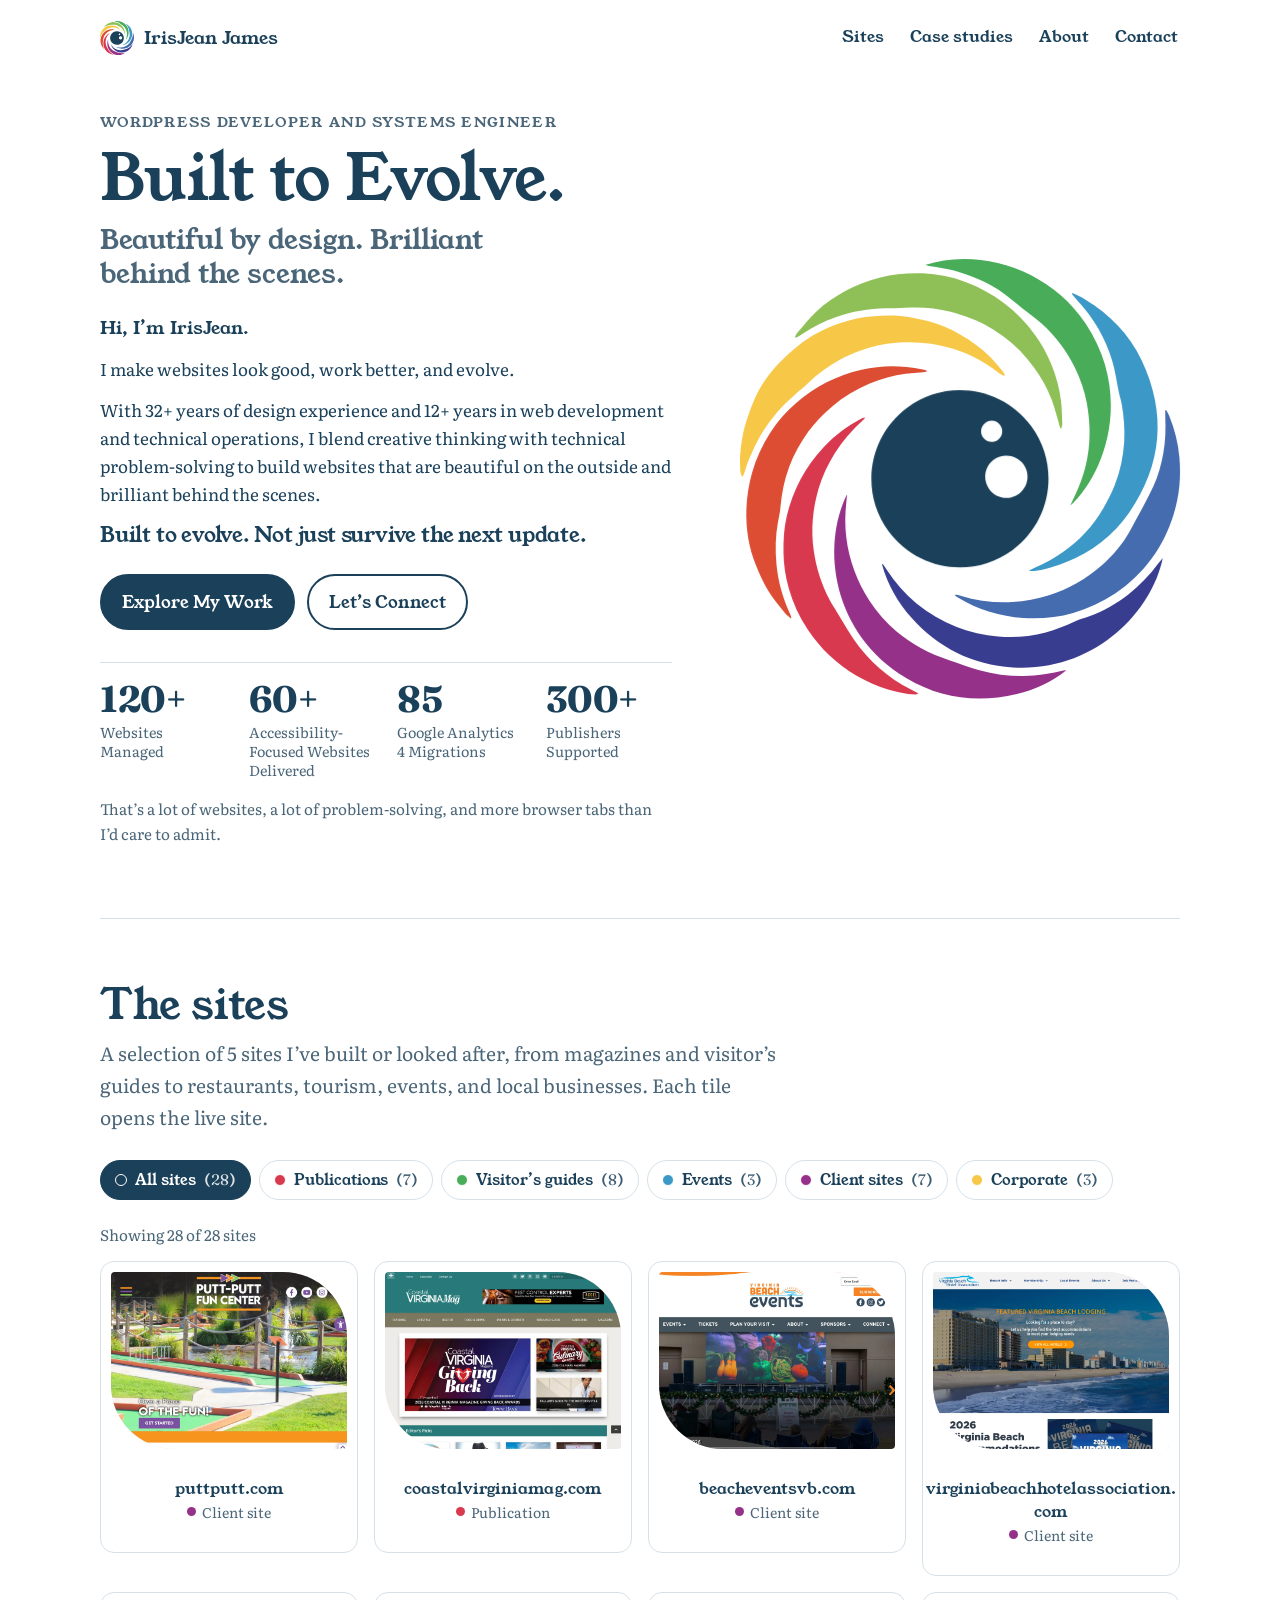
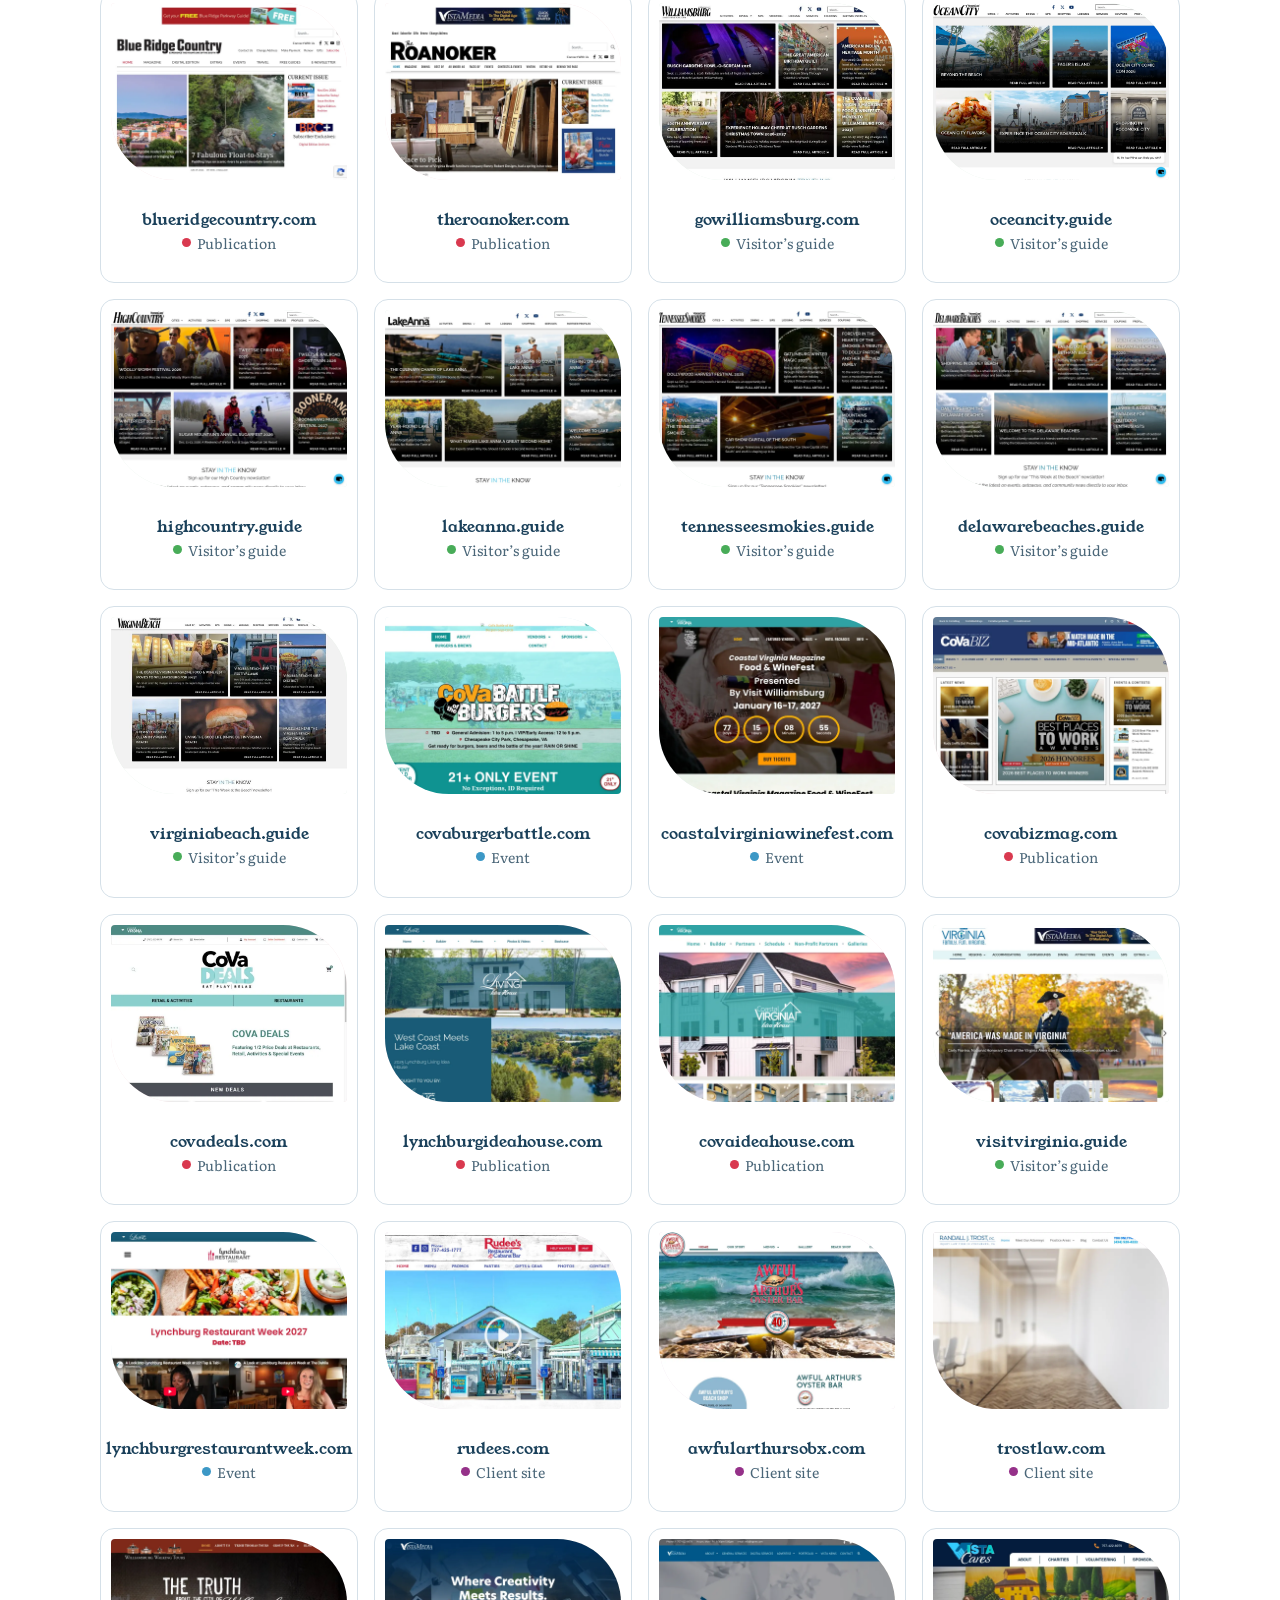
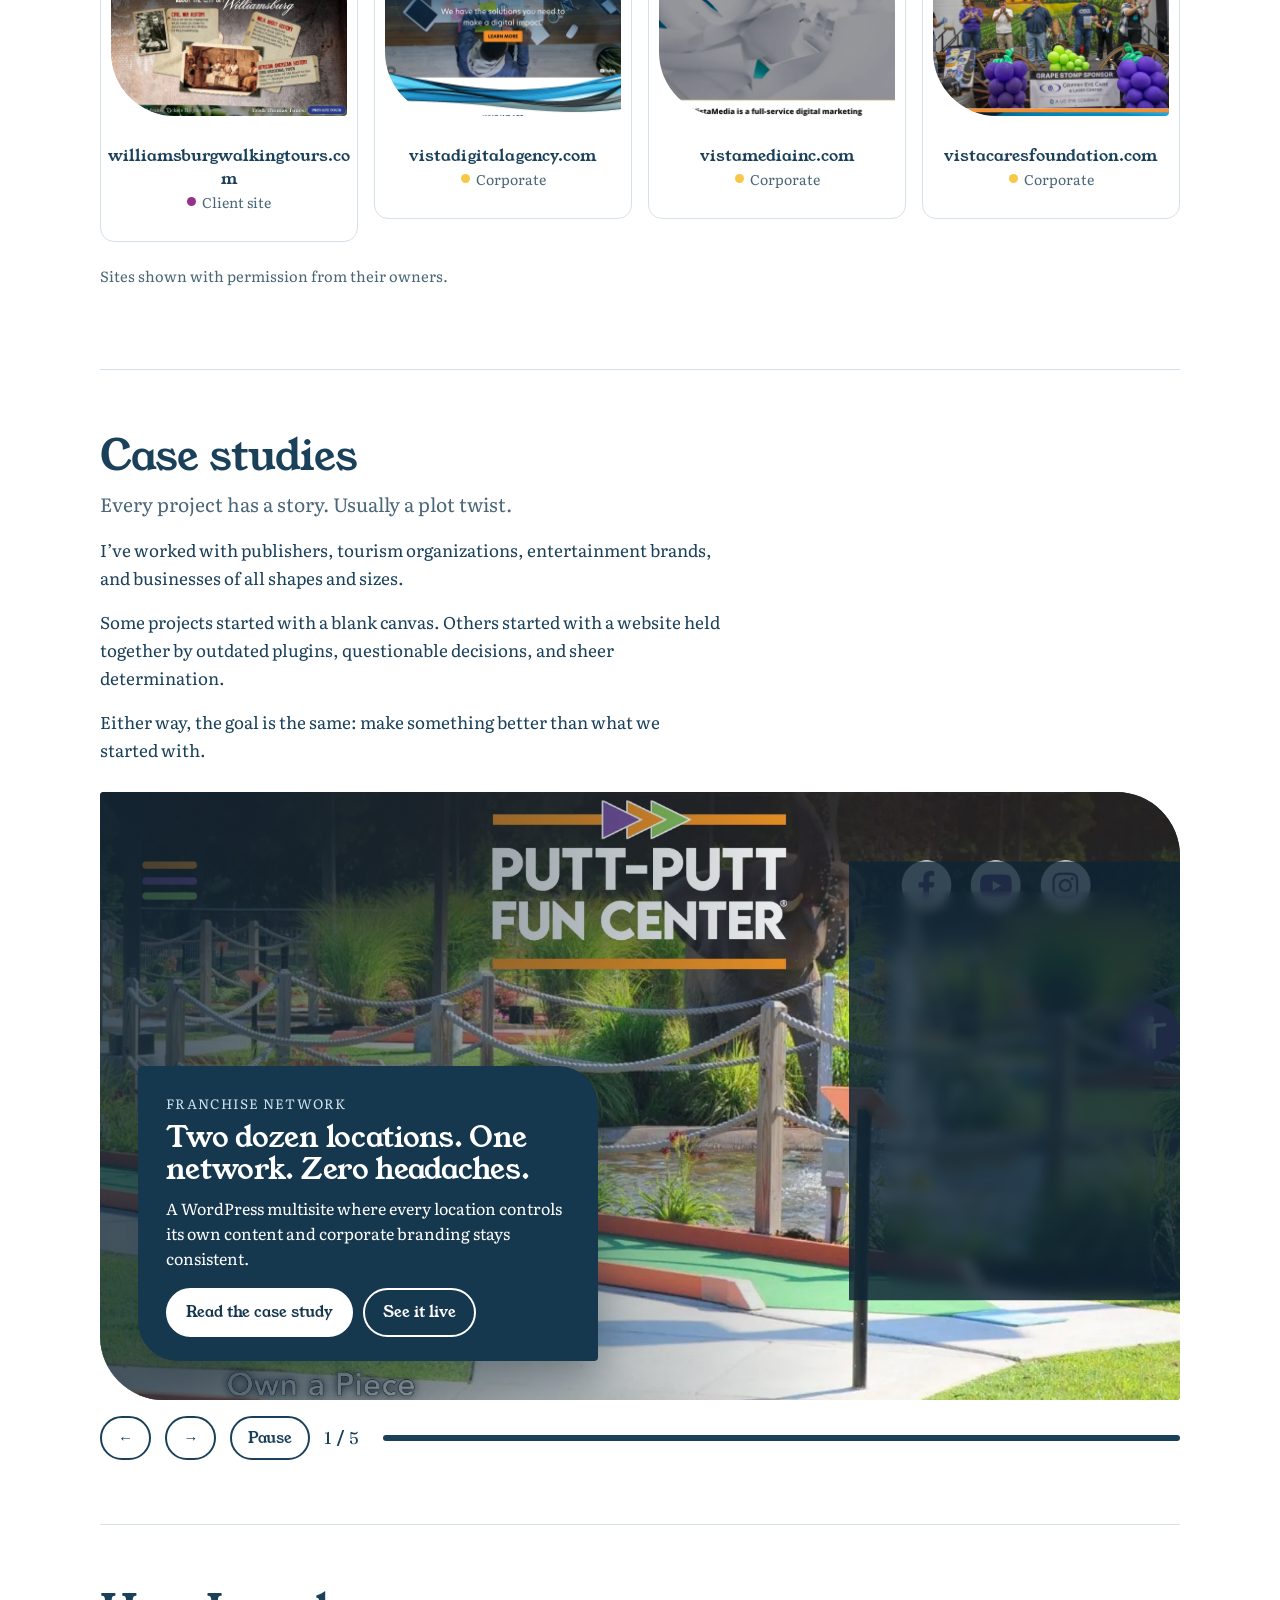
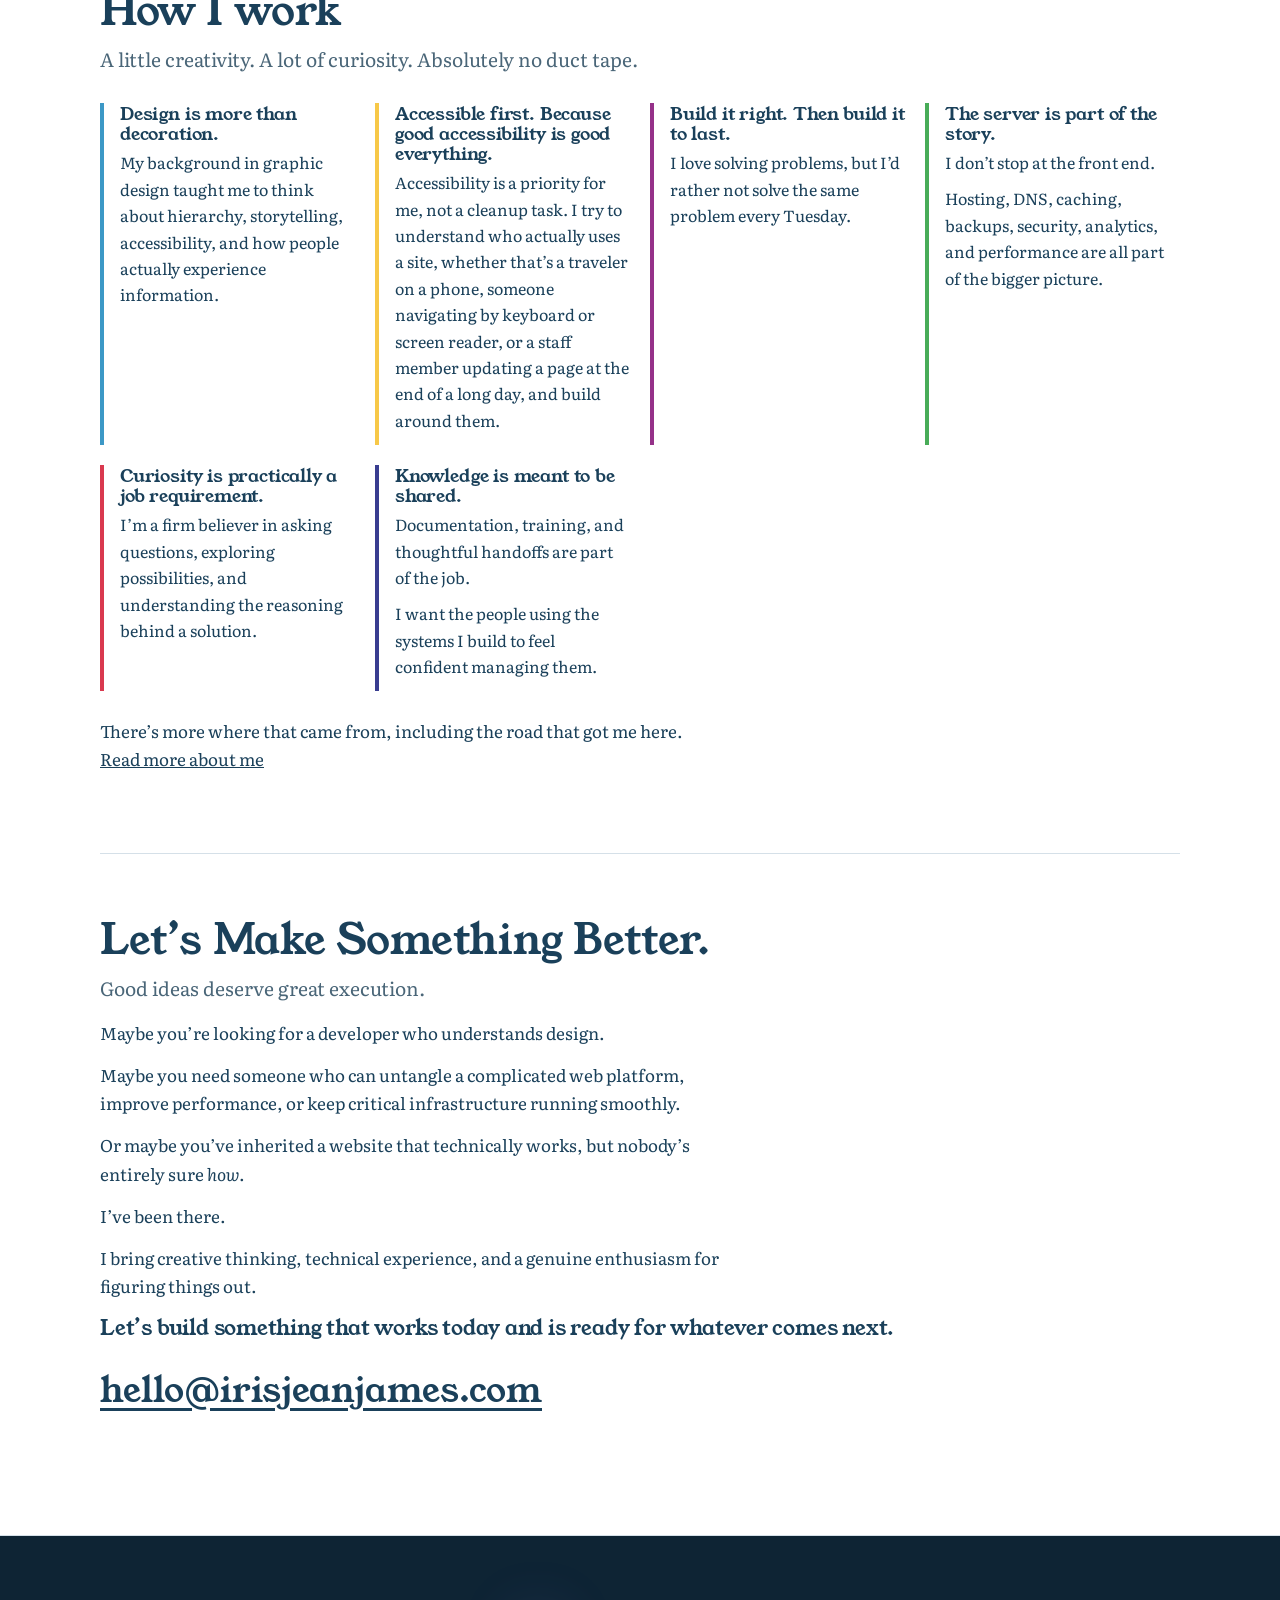
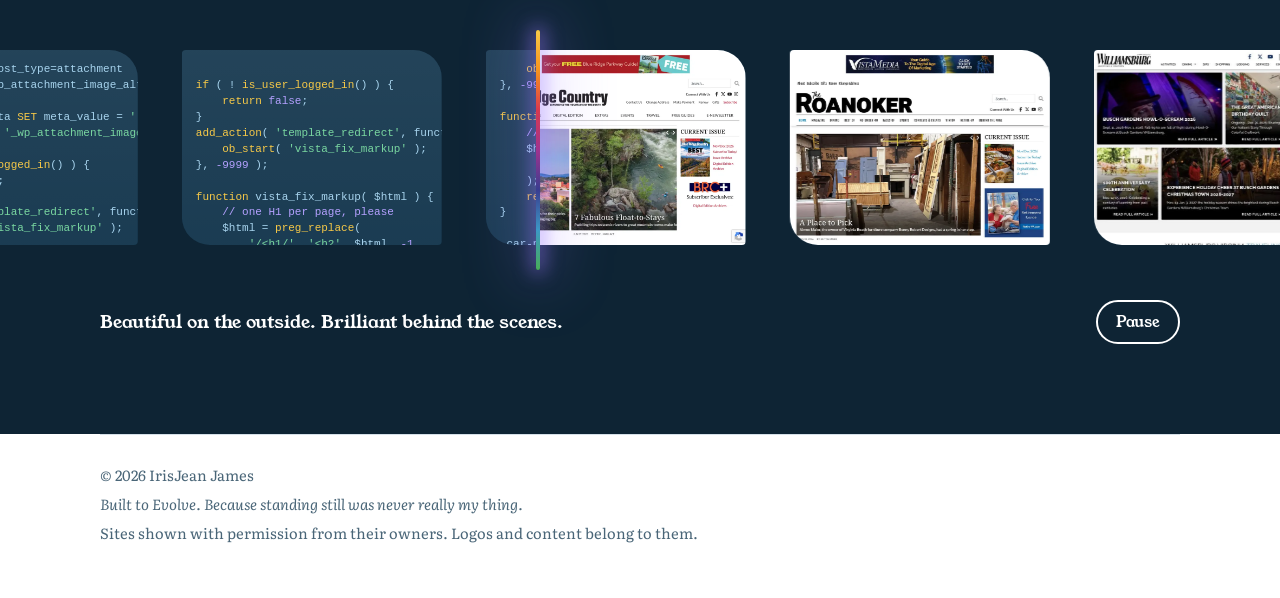
==== commit 0a5af294: "0.81" ====
--- a/index.html
+++ b/index.html
@@ -9,9 +9,71 @@
 <link rel="preload" href="assets/fonts/young-serif-latin-400-normal.woff2" as="font" type="font/woff2" crossorigin>
 <link rel="preload" href="assets/fonts/fraunces.woff2" as="font" type="font/woff2" crossorigin>
 <link rel="preload" href="assets/fonts/literata.woff2" as="font" type="font/woff2" crossorigin>
+<script>(function(){try{if(!sessionStorage.getItem('iris-intro')&&!matchMedia('(prefers-reduced-motion: reduce)').matches)document.documentElement.className+=' intro-on'}catch(e){}})()</script>
 <link rel="stylesheet" href="styles.css">
 </head>
 <body>
+<div id="intro" aria-hidden="true"><div class="intro-logo"><svg role="presentation" focusable="false" xmlns="http://www.w3.org/2000/svg" viewBox="0 0 250.24 250">
+  <defs>
+    <style>
+      .cls-1 {
+        fill: #456caf;
+      }
+
+      .cls-2 {
+        fill: #d9394f;
+      }
+
+      .cls-3 {
+        fill: #8ec057;
+      }
+
+      .cls-4 {
+        fill: #f7c848;
+      }
+
+      .cls-5 {
+        fill: #3c98c6;
+      }
+
+      .cls-6 {
+        fill: #1a405a;
+      }
+
+      .cls-7 {
+        fill: #953189;
+      }
+
+      .cls-8 {
+        fill: #393d90;
+      }
+
+      .cls-9 {
+        fill: #48ac58;
+      }
+
+      .cls-10 {
+        fill: #dc4d34;
+      }
+    </style>
+  </defs>
+  <g>
+    <g>
+      <g id="ipetals">
+        <path class="cls-4" d="M150.19,66.52c-.86-.44-1.85-.74-2.59-1.33-7.91-6.33-16.7-10.98-26.34-14.08-10.55-3.38-21.34-4.34-32.32-3.53-7.28.53-14.35,2.11-21.15,4.8-3.48,1.38-7.01,2.68-10.29,4.46-6.91,3.75-13.29,8.27-18.89,13.87-2.27,2.27-4.88,4.16-7.23,6.35-3.31,3.07-6.78,6.02-9.68,9.45-3.57,4.21-6.94,8.67-9.8,13.39-2.67,4.38-4.68,9.16-6.74,13.87-1.22,2.79-1.97,5.81-2.96,8.7-.14.43-.47.79-.71,1.18-.17,0-.33.03-.5.03-.29-.97-.81-1.93-.83-2.91-.1-3.6-.32-7.23.04-10.8.47-4.69,1.07-9.41,2.29-13.94,1.45-5.38,3.38-10.66,5.53-15.81,3.13-7.42,7.72-14.01,13.11-19.94,3.63-3.98,7.74-7.55,11.91-10.95,7.05-5.74,15.11-9.75,23.65-12.78,6.31-2.24,12.85-3.67,19.53-4.06,4.91-.29,9.87-.5,14.74-.04,5.31.5,10.58,1.6,15.78,2.84,6.42,1.54,12.43,4.24,18.18,7.49,6.52,3.68,12.53,8.09,17.78,13.42,2.49,2.53,4.7,5.32,6.99,8.04.43.5.63,1.2.93,1.81-.14.14-.28.28-.42.42l-.03.06Z"/>
+        <path class="cls-3" d="M31.21,44.38c.4-.79.67-1.7,1.24-2.35,3.5-4.03,6.84-8.24,10.69-11.94,5.09-4.91,10.97-8.83,17.22-12.19,6.17-3.32,12.69-5.69,19.45-7.4,7.94-2,16.04-2.68,24.22-2.34,8.44.36,16.63,2.07,24.52,5,7.65,2.85,14.72,6.74,21.3,11.66,7.1,5.31,13.15,11.58,18.25,18.77,3.59,5.05,6.56,10.44,8.91,16.2,2.77,6.81,4.73,13.83,5.56,21.13.49,4.24.54,8.55.7,12.82.03.86-.35,1.75-.53,2.61l-.46.04c-.17-.44-.38-.88-.51-1.33-1.5-5.03-2.72-10.18-4.56-15.08-2.5-6.73-6.03-12.94-10.37-18.73-4.74-6.31-10.08-12.04-16.42-16.7-5.76-4.24-11.8-8.12-18.59-10.59-3.98-1.45-7.97-2.92-12.05-3.96-8.51-2.15-17.16-2.86-25.93-2.21-3.73.28-7.49.11-11.25.19-9.52.21-18.81,1.82-27.8,4.94-6.78,2.35-13.22,5.48-19.16,9.55-1.25.86-2.6,1.58-3.91,2.38l-.51-.51v.04Z"/>
+        <path class="cls-10" d="M106.19,64.01c-.74.14-1.47.32-2.21.39-3.25.28-6.52.42-9.76.81-7.1.86-13.92,2.89-20.49,5.63-7.77,3.24-14.88,7.56-21.34,13-5.02,4.23-9.58,8.88-13.43,14.17-4.56,6.27-8.31,13.03-11.04,20.34-2.84,7.59-4.3,15.45-5,23.48-.24,2.71-.89,5.38-1.39,8.06-1.43,7.72-1.52,15.49-.85,23.29.85,10.01,3.59,19.5,7.73,28.62.33.74.53,1.53.78,2.31-.13.1-.24.21-.36.31-1.11-1-2.41-1.88-3.31-3.04-3.32-4.25-6.87-8.38-9.66-12.97-2.71-4.45-4.84-9.31-6.81-14.17-4.14-10.25-5.82-20.99-5.44-32.03.25-7.01,1.31-13.9,3.23-20.71,2.34-8.24,5.94-15.85,10.52-22.99,3.96-6.17,8.91-11.54,14.39-16.43,10.8-9.65,23.37-15.92,37.42-19.12,8.36-1.89,16.86-2.49,25.41-1.52,3.14.36,6.27.88,9.38,1.38.78.13,1.5.49,2.27.74,0,.15-.03.29-.03.44v.03Z"/>
+        <path class="cls-2" d="M71.03,90.4c-.39.44-.74.92-1.17,1.31-6.1,5.57-11.58,11.69-15.97,18.71-3.92,6.27-7.08,12.92-9.16,19.99-3.42,11.57-4.49,23.31-2.82,35.37,1.38,9.93,4.46,19.21,8.99,28.07,1.24,2.42,2.84,4.66,4.24,6.99,2.02,3.32,4.02,6.65,6.01,10,3.93,6.66,8.62,12.71,14.12,18.16,5.19,5.13,10.9,9.56,17.17,13.25,2.43,1.43,4.98,2.66,7.47,3.99.42.22.82.47,1.22.72v.42c-.56.1-1.1.29-1.65.28-5.25-.08-10.32-1.36-15.32-2.81-6.3-1.84-12.23-4.52-17.89-7.8-11.26-6.55-20.45-15.26-27.68-26.12-4.91-7.37-8.55-15.29-10.93-23.79-1.84-6.58-2.88-13.3-2.95-20.17-.07-6.99.28-13.93,1.88-20.74,1.72-7.33,4.3-14.33,7.84-20.99,3.55-6.67,7.94-12.71,13.1-18.18,6.26-6.65,13.46-12.08,21.55-16.32.53-.28,1.14-.42,1.71-.61.08.11.15.22.24.32v-.03Z"/>
+        <path class="cls-7" d="M60.91,133.59c-.17,1.71-.31,3.42-.5,5.13-.71,6.37-.76,12.75-.04,19.12.76,6.84,2.39,13.5,4.82,19.95,2.15,5.71,4.87,11.16,8.22,16.25,4.32,6.58,9.43,12.5,15.43,17.64,4.24,3.63,8.83,6.67,13.68,9.41,5.24,2.98,10.77,5.14,16.45,7.06,5.71,1.93,11.36,4.09,17.14,5.74,8.23,2.36,16.67,3.35,25.26,3.28,7.91-.07,15.6-1.4,23.23-3.24.22-.06.46-.08.78.08-8.29,6.6-17.75,10.9-27.94,13.36-22.13,5.35-43.4,2.59-62.96-9.11-41.89-25.07-48.64-74.39-33.55-104.67h-.01Z"/>
+        <path class="cls-9" d="M105.19,3.43c29.47-9.75,70.09,1.27,91.34,33.31,27.32,41.23,10.64,86.12-8.72,103.53.75-1.63,1.47-3.28,2.27-4.89,6.21-12.5,9.18-25.73,8.66-39.68-.17-4.7-.72-9.43-1.58-14.05-1.25-6.71-3.53-13.15-6.48-19.32-4.63-9.69-10.91-18.2-18.89-25.36-3.68-3.29-7.76-6.17-11.66-9.23-4.37-3.42-8.58-7.05-13.14-10.18-3.43-2.35-7.19-4.37-11.02-5.96-5.02-2.09-10.19-3.84-15.43-5.3-3.96-1.1-8.12-1.5-12.19-2.22-.93-.17-1.84-.39-3.14-.68v.04Z"/>
+        <path class="cls-5" d="M164.27,177.32c1.33-.71,2.43-1.4,3.61-1.88,5.49-2.21,10.55-5.19,15.4-8.54,9.61-6.62,17.38-14.99,23.26-25.04,2.47-4.23,4.73-8.62,6.53-13.17,3.14-7.85,4.88-16.07,5.41-24.56.44-7.2-.19-14.31-1.36-21.38-.35-2.15-1.11-4.24-1.56-6.38-.63-3-1.17-6.01-1.7-9.02-2.27-13.21-7.55-25.12-15.45-35.88-2.61-3.56-5.66-6.8-8.51-10.18-.39-.47-.75-.96-1.13-1.43.11-.17.22-.32.32-.49,2.39,1.2,4.89,2.22,7.17,3.6,13.99,8.48,25.15,19.75,32.14,34.59,14.24,30.17,11.78,59.31-7.15,86.71-8.99,13.01-21.26,22.47-36.06,28.21-10.62,4.12-17.96,5.53-20.95,4.85h0Z"/>
+        <path class="cls-1" d="M122.37,190.76c1,.24,2.03.4,3.02.71,9.65,2.96,19.49,4.18,29.57,3.63,7.08-.39,13.97-1.79,20.76-3.88,11.07-3.41,20.88-9.09,29.56-16.64,6.63-5.78,12.36-12.44,16.61-20.21,4.52-8.27,9.02-16.57,13.14-25.05,2.85-5.87,4.48-12.22,5.67-18.66,1.31-7.05,1.43-14.14,1.15-21.26-.04-1.1,0-2.21,0-3.31.17-.07.33-.13.5-.19.57,1.1,1.25,2.15,1.71,3.31,3.04,7.59,5.12,15.42,5.82,23.58.95,10.87.1,21.56-3.16,32.07-2.85,9.22-6.92,17.77-12.61,25.52-5.74,7.83-12.65,14.47-20.78,19.88-7.41,4.92-15.36,8.63-23.87,11.08-9.3,2.68-18.84,3.41-28.5,2.81-6.51-.4-12.85-1.52-19.06-3.5-6.34-2.03-12.36-4.73-18.03-8.19-.6-.36-1.11-.85-1.67-1.28.06-.13.13-.26.18-.39v-.03Z"/>
+        <path class="cls-8" d="M81.21,173.49c.83,1.24,1.68,2.47,2.5,3.74,4.62,7.06,10.08,13.37,16.64,18.67,6.92,5.59,14.53,10.05,22.83,13.33,7.59,2.99,15.45,4.78,23.54,5.42,9.13.72,18.21.13,27.1-2.27,5.7-1.53,11.18-3.67,16.52-6.2,2.53-1.21,5.3-1.9,7.95-2.86,8.24-3.03,15.86-7.23,22.72-12.69,6.33-5.05,12.04-10.77,16.81-17.38.75-1.04,1.64-2,2.61-3.2-6.51,31.82-40.16,65.08-85.39,62.24-22.88-1.43-42.11-10.97-57.39-28.04-7.91-8.84-13.74-18.99-16.9-30.5.15-.08.31-.15.46-.24v-.03Z"/>
+      </g>
+      <path id="ipupil" class="cls-6" d="M158.64,133.51c-5.35,3.95-12.89,2.81-16.84-2.54-3.95-5.35-2.81-12.89,2.54-16.84,5.35-3.95,12.89-2.81,16.84,2.54,3.95,5.35,2.81,12.89-2.54,16.84ZM165.63,95.1c-16.52-22.38-48.05-27.15-70.44-10.64-22.38,16.52-27.15,48.05-10.64,70.44,16.52,22.38,48.05,27.15,70.44,10.64,22.38-16.52,27.15-48.05,10.64-70.44ZM146.7,102.83c-2.67,1.97-6.44,1.4-8.41-1.27-1.97-2.67-1.4-6.44,1.27-8.41,2.67-1.97,6.44-1.4,8.41,1.27,1.97,2.67,1.4,6.44-1.27,8.41Z"/>
+    </g>
+  </g>
+</svg></div></div>
 <a class="skip" href="#main">Skip to content</a>
 <div class="wrap">
   <header class="top">
@@ -202,14 +264,16 @@
       <div class="how">
         <div style="--c:#3c98c6"><h3>Design is more than decoration.</h3>
           <p>My background in graphic design taught me to think about hierarchy, storytelling, accessibility, and how people actually experience information.</p></div>
-        <div style="--c:#f7c848"><h3>Build it right. Then build it to last.</h3>
+        <div style="--c:#f7c848"><h3>Accessible first. Because good accessibility is good everything.</h3>
+          <p>Accessibility is a priority for me, not a cleanup task. I try to understand who actually uses a site, whether that’s a traveler on a phone, someone navigating by keyboard or screen reader, or a staff member updating a page at the end of a long day, and build around them.</p></div>
+        <div style="--c:#953189"><h3>Build it right. Then build it to last.</h3>
           <p>I love solving problems, but I’d rather not solve the same problem every Tuesday.</p></div>
-        <div style="--c:#953189"><h3>The server is part of the story.</h3>
+        <div style="--c:#48ac58"><h3>The server is part of the story.</h3>
           <p>I don’t stop at the front end.</p>
           <p>Hosting, DNS, caching, backups, security, analytics, and performance are all part of the bigger picture.</p></div>
-        <div style="--c:#48ac58"><h3>Curiosity is practically a job requirement.</h3>
+        <div style="--c:#d9394f"><h3>Curiosity is practically a job requirement.</h3>
           <p>I’m a firm believer in asking questions, exploring possibilities, and understanding the reasoning behind a solution.</p></div>
-        <div style="--c:#d9394f"><h3>Knowledge is meant to be shared.</h3>
+        <div style="--c:#393d90"><h3>Knowledge is meant to be shared.</h3>
           <p>Documentation, training, and thoughtful handoffs are part of the job.</p>
           <p>I want the people using the systems I build to feel confident managing them.</p></div>
       </div>
@@ -250,5 +314,6 @@
 <script src="app.js"></script>
 <script src="carousel.js"></script>
 <script src="beam.js"></script>
+<script src="intro.js"></script>
 </body>
 </html>
--- a/styles.css
+++ b/styles.css
@@ -319,3 +319,18 @@
   .beam-tile{width:170px;height:128px;top:40px;border-radius:4px 20px 4px 20px}
   .beam-code{font-size:8px;padding:8px 9px}
 }
+
+/* intro */
+#intro{display:none}
+@property --r{syntax:'<length>';inherits:false;initial-value:0px}
+.intro-on #intro{display:grid;place-items:center;position:fixed;inset:0;z-index:1000;background:#0e2434;--r:0px;
+  -webkit-mask-image:radial-gradient(circle at 50% 50%,transparent var(--r),#000 calc(var(--r) + 1px));
+  mask-image:radial-gradient(circle at 50% 50%,transparent var(--r),#000 calc(var(--r) + 1px));
+  animation:introOpen 1.1s cubic-bezier(.7,0,.25,1) 1.7s forwards}
+.intro-logo{width:min(36vmin,230px)}
+.intro-logo svg{width:100%;height:auto;overflow:visible}
+.intro-on #ipetals{transform-box:fill-box;transform-origin:center;animation:bloom 1.3s cubic-bezier(.2,.8,.2,1) .15s both}
+.intro-on #ipupil{transform-box:fill-box;transform-origin:center;animation:introPupil .7s cubic-bezier(.2,.8,.2,1) .5s both}
+@keyframes introOpen{to{--r:160vmax}}
+@keyframes introPupil{from{transform:scale(.2);opacity:0}to{transform:none;opacity:1}}
+@media (prefers-reduced-motion:reduce){.intro-on #intro{display:none}}
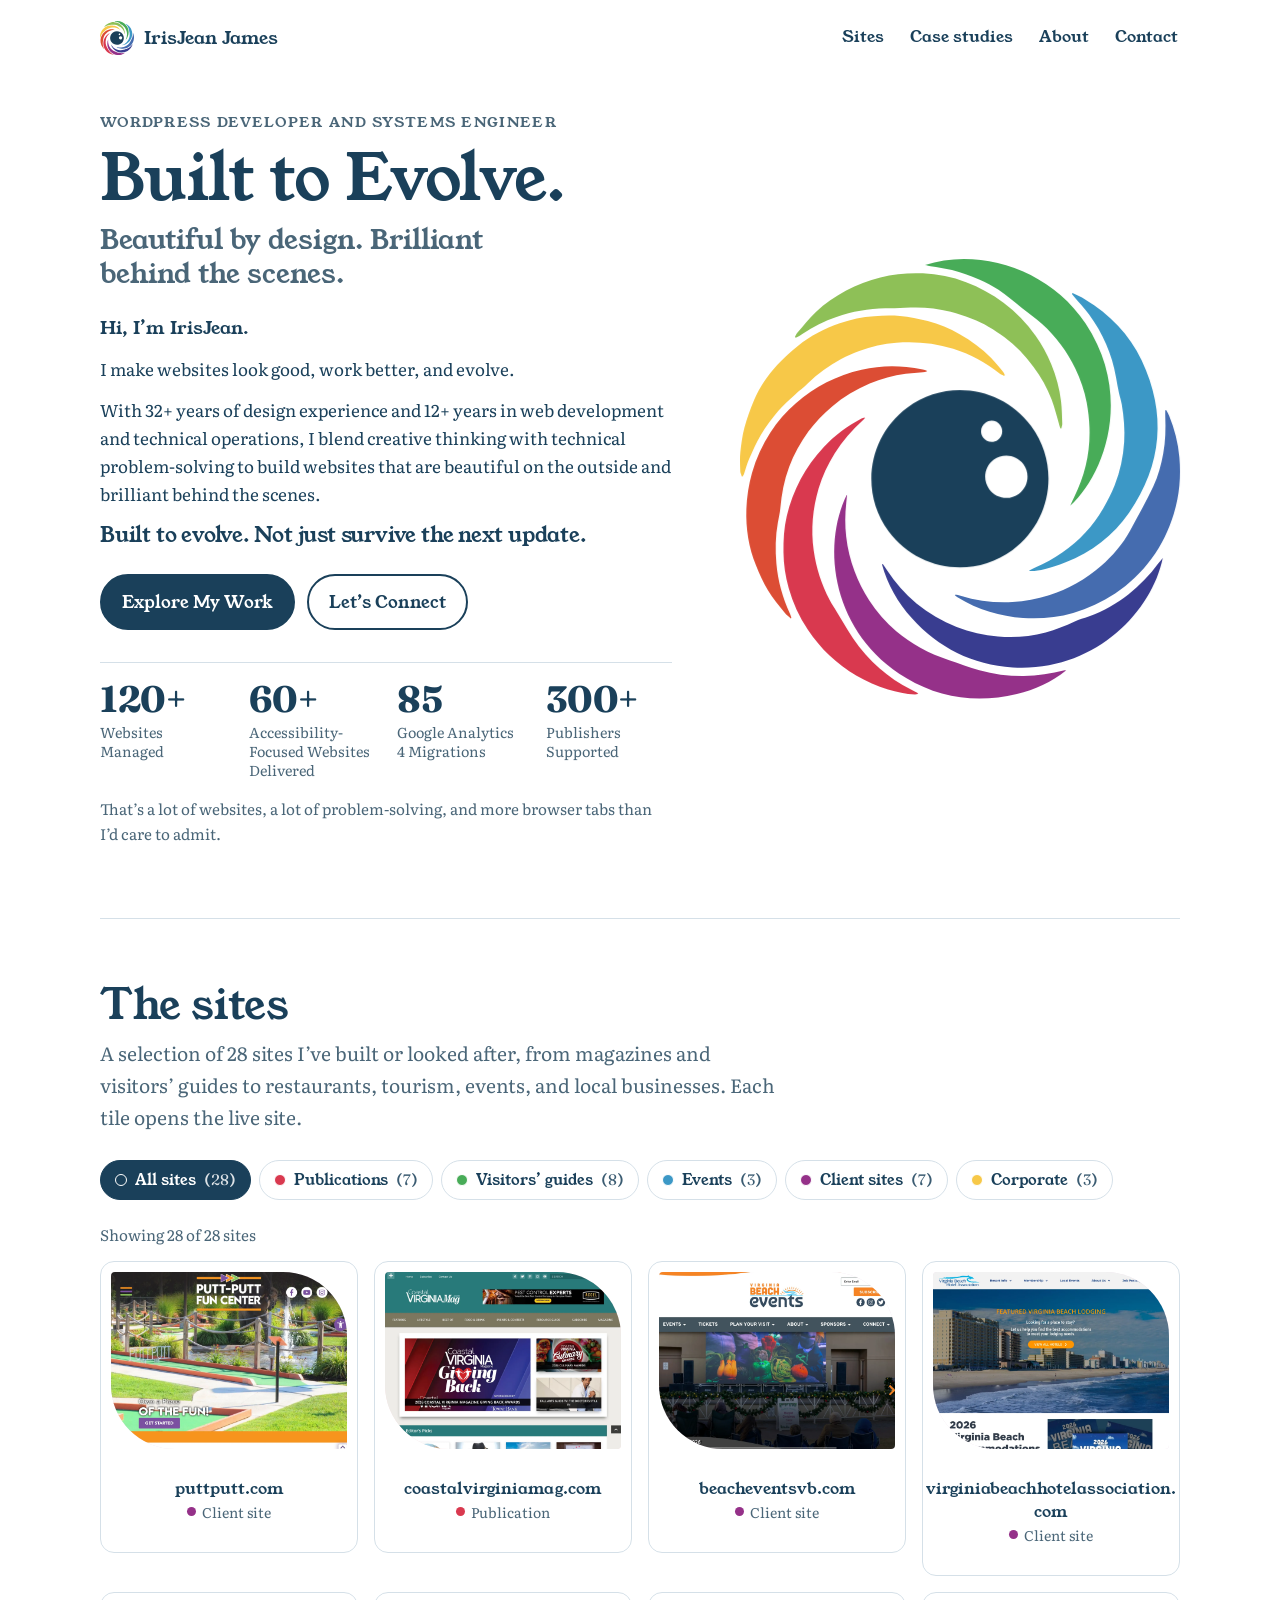
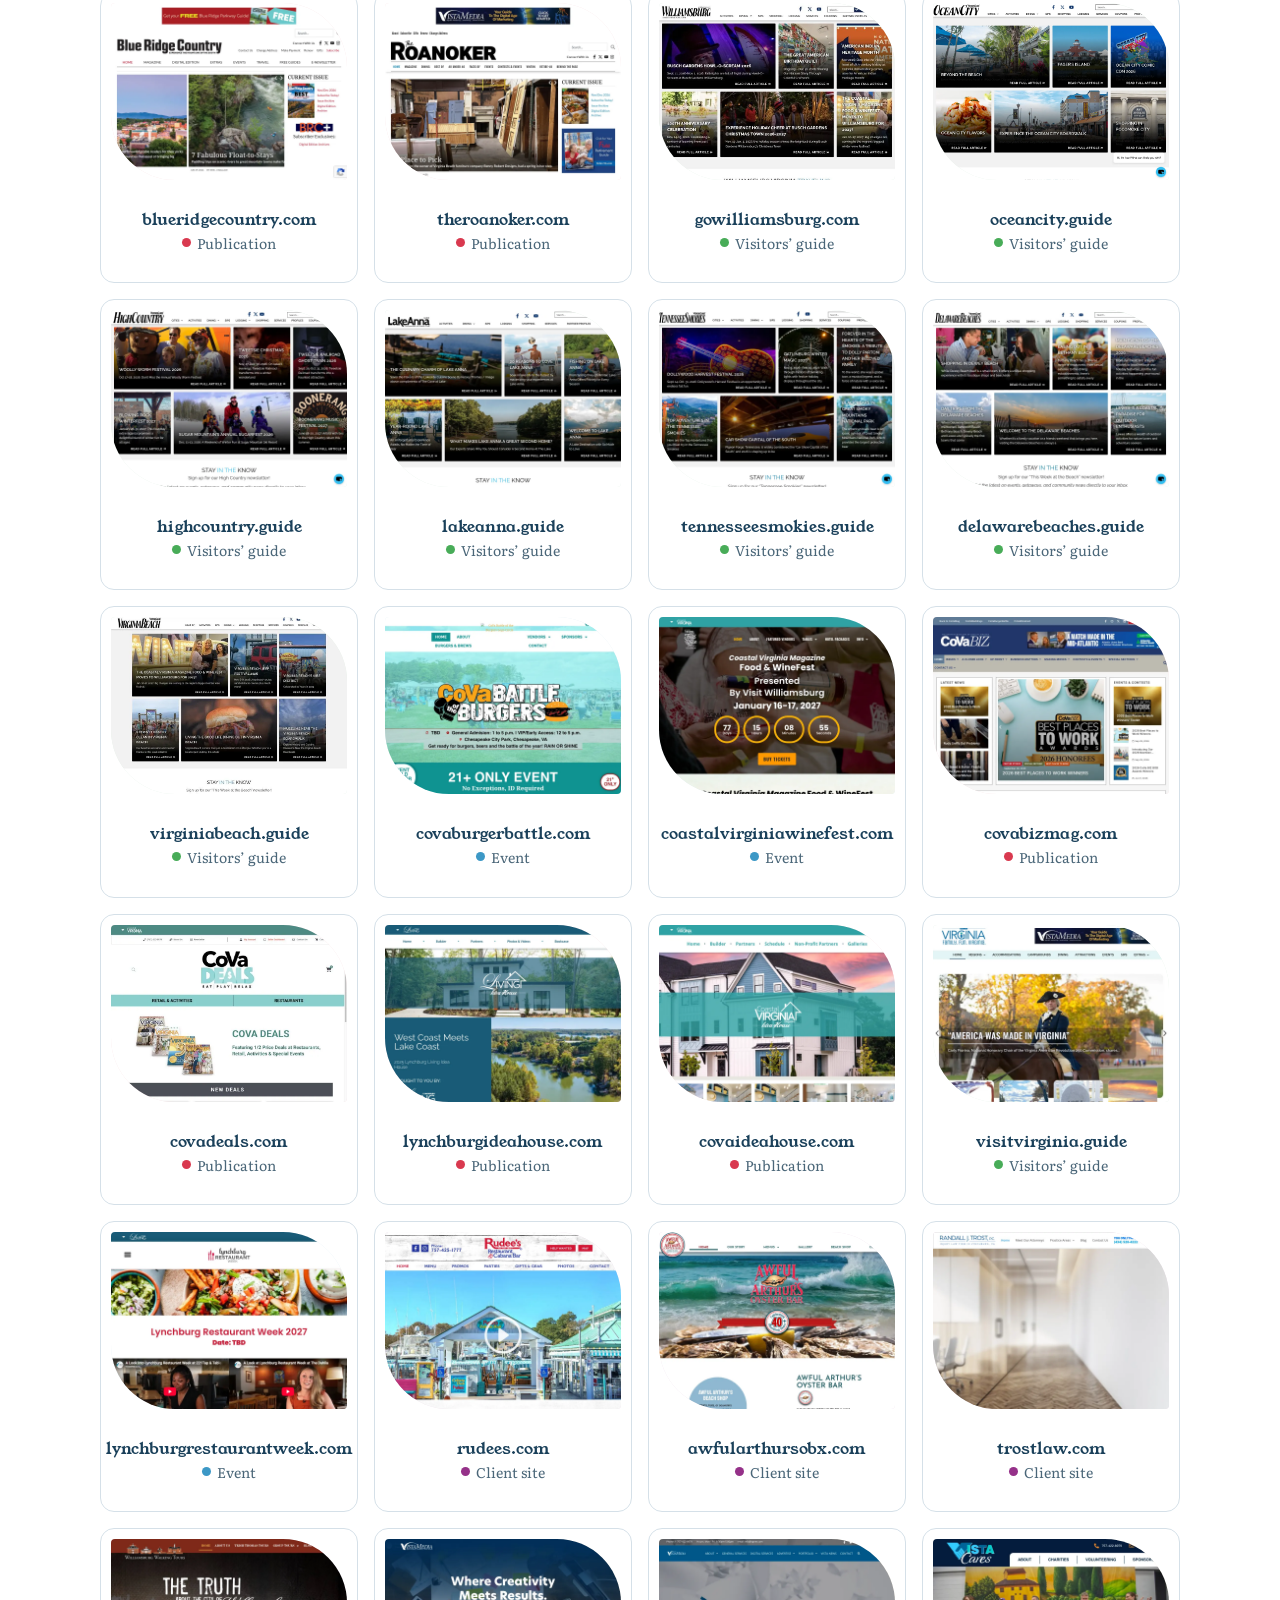
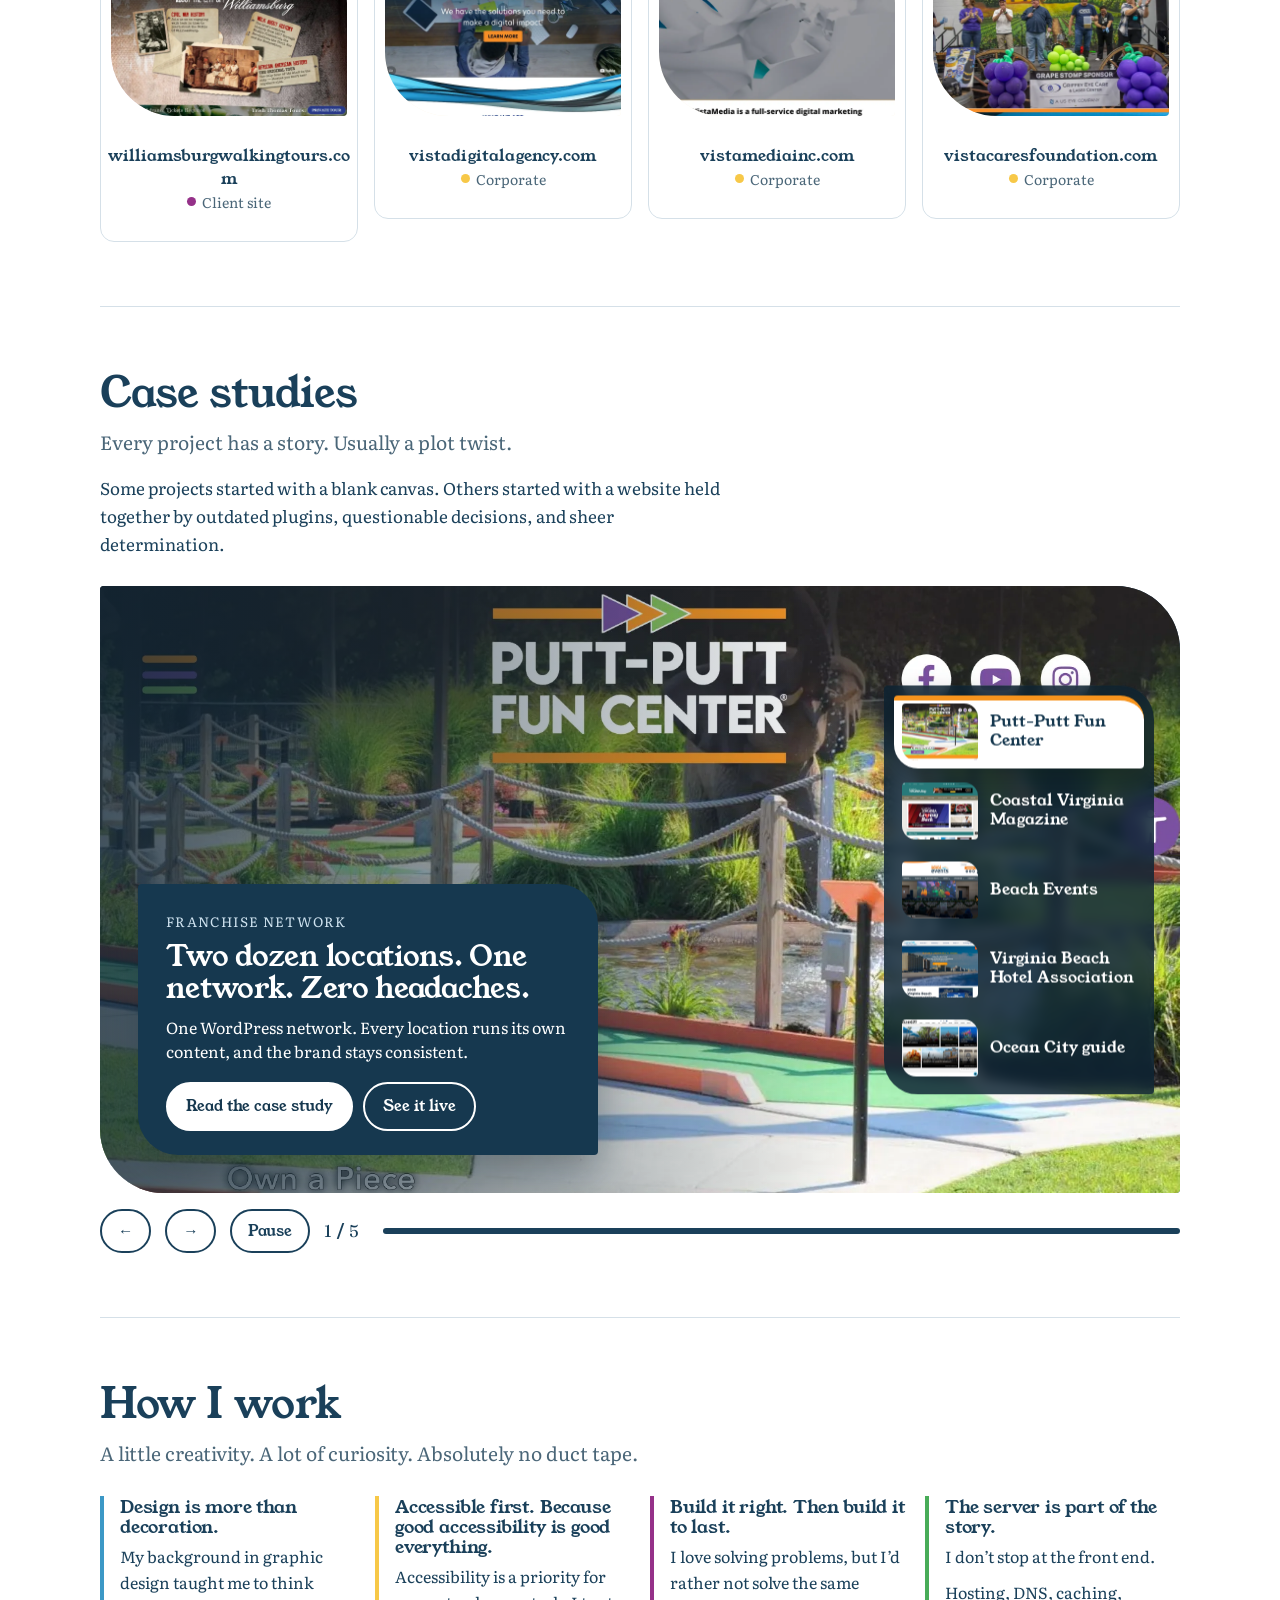
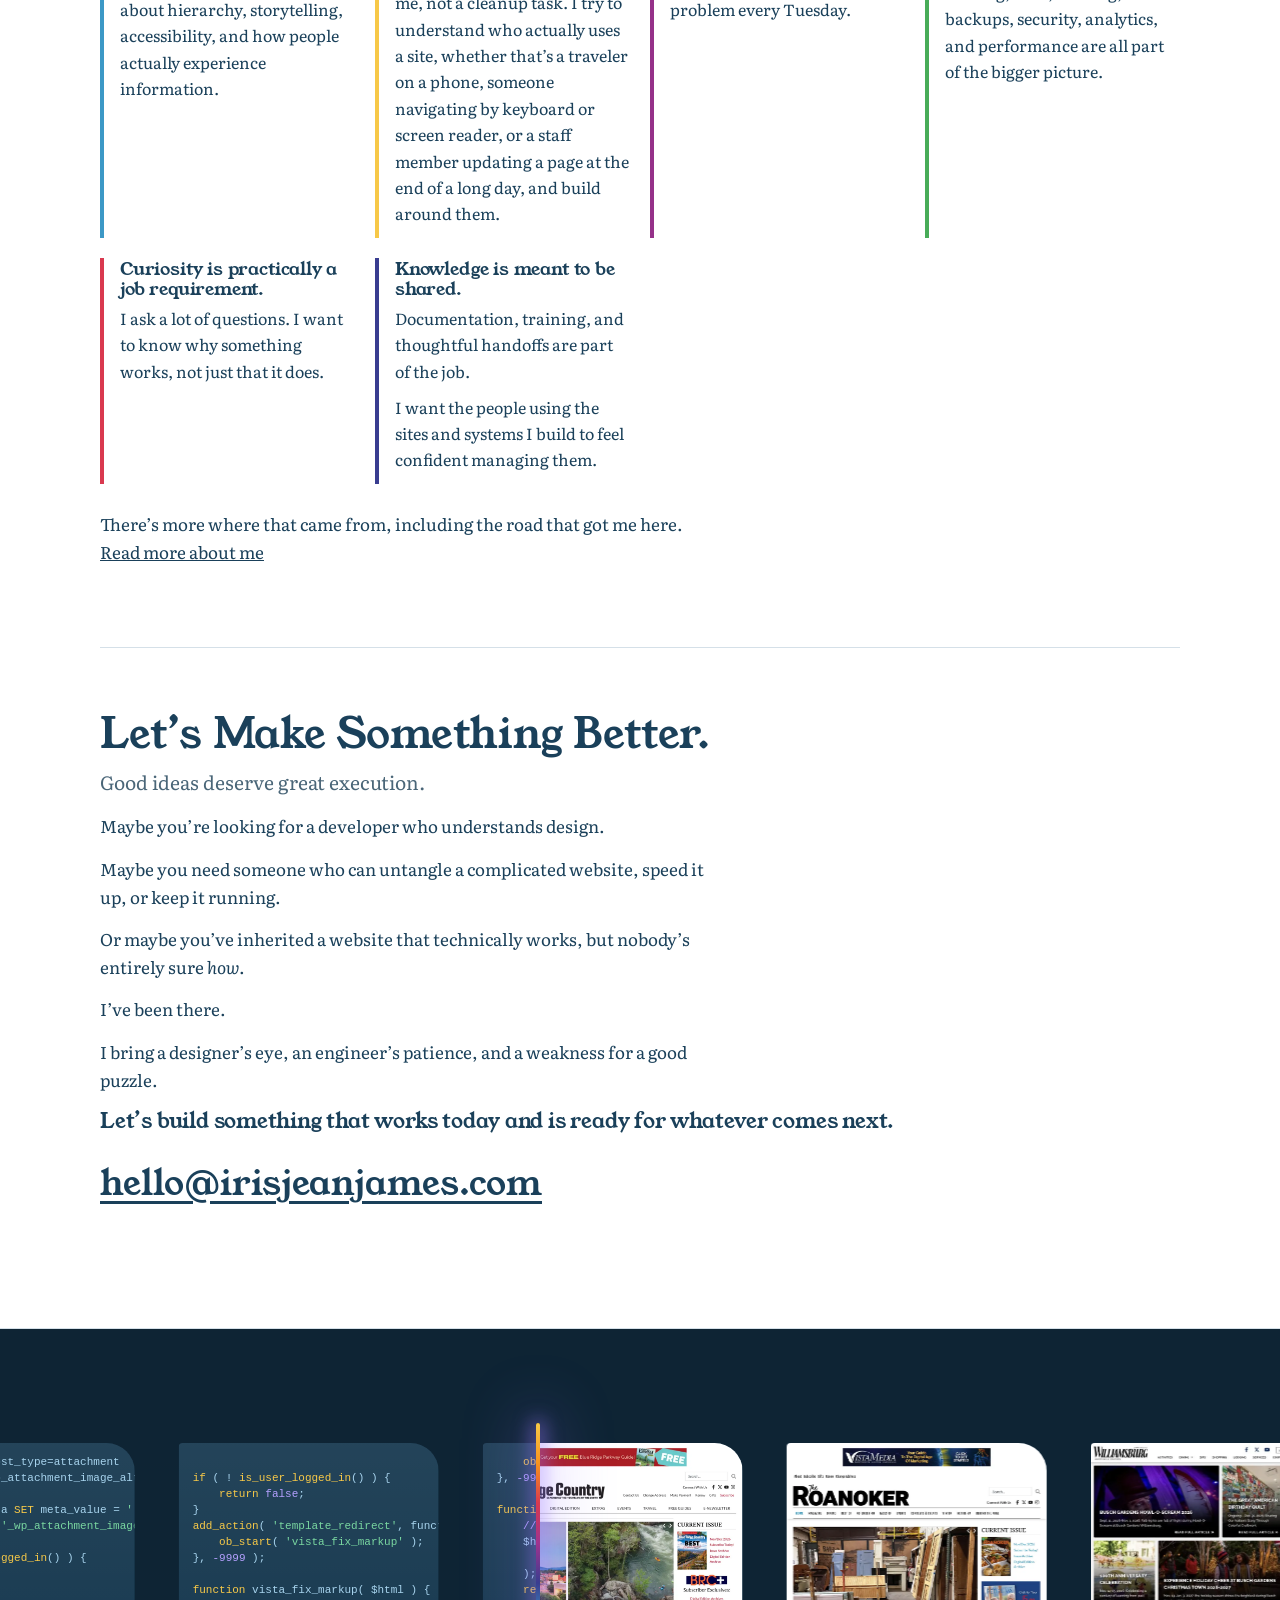
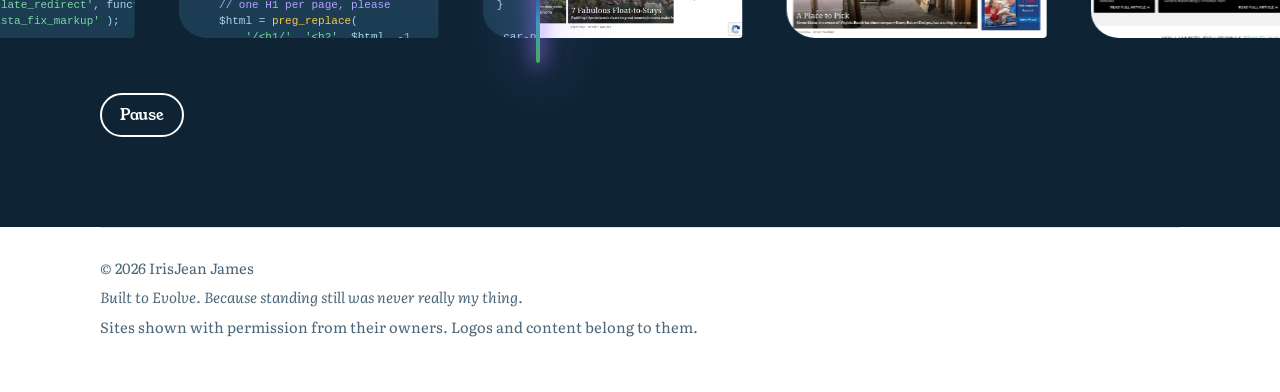
==== commit a09ddf33: "0.832" ====
--- a/index.html
+++ b/index.html
@@ -4,76 +4,15 @@
 <meta charset="utf-8">
 <meta name="viewport" content="width=device-width,initial-scale=1">
 <title>IrisJean James | WordPress developer and systems engineer</title>
-<meta name="description" content="IrisJean James is a WordPress developer and systems engineer who builds, secures, and speeds up production websites. See 5 live sites and the work behind them.">
+<meta name="description" content="IrisJean James is a WordPress developer and systems engineer who builds, secures, and speeds up production websites. See 28 live sites and the work behind them.">
 <link rel="icon" href="assets/logo.svg" type="image/svg+xml">
 <link rel="preload" href="assets/fonts/young-serif-latin-400-normal.woff2" as="font" type="font/woff2" crossorigin>
 <link rel="preload" href="assets/fonts/fraunces.woff2" as="font" type="font/woff2" crossorigin>
 <link rel="preload" href="assets/fonts/literata.woff2" as="font" type="font/woff2" crossorigin>
-<script>(function(){try{if(!sessionStorage.getItem('iris-intro')&&!matchMedia('(prefers-reduced-motion: reduce)').matches)document.documentElement.className+=' intro-on'}catch(e){}})()</script>
 <link rel="stylesheet" href="styles.css">
 </head>
 <body>
-<div id="intro" aria-hidden="true"><div class="intro-logo"><svg role="presentation" focusable="false" xmlns="http://www.w3.org/2000/svg" viewBox="0 0 250.24 250">
-  <defs>
-    <style>
-      .cls-1 {
-        fill: #456caf;
-      }
-
-      .cls-2 {
-        fill: #d9394f;
-      }
-
-      .cls-3 {
-        fill: #8ec057;
-      }
-
-      .cls-4 {
-        fill: #f7c848;
-      }
-
-      .cls-5 {
-        fill: #3c98c6;
-      }
-
-      .cls-6 {
-        fill: #1a405a;
-      }
-
-      .cls-7 {
-        fill: #953189;
-      }
-
-      .cls-8 {
-        fill: #393d90;
-      }
-
-      .cls-9 {
-        fill: #48ac58;
-      }
-
-      .cls-10 {
-        fill: #dc4d34;
-      }
-    </style>
-  </defs>
-  <g>
-    <g>
-      <g id="ipetals">
-        <path class="cls-4" d="M150.19,66.52c-.86-.44-1.85-.74-2.59-1.33-7.91-6.33-16.7-10.98-26.34-14.08-10.55-3.38-21.34-4.34-32.32-3.53-7.28.53-14.35,2.11-21.15,4.8-3.48,1.38-7.01,2.68-10.29,4.46-6.91,3.75-13.29,8.27-18.89,13.87-2.27,2.27-4.88,4.16-7.23,6.35-3.31,3.07-6.78,6.02-9.68,9.45-3.57,4.21-6.94,8.67-9.8,13.39-2.67,4.38-4.68,9.16-6.74,13.87-1.22,2.79-1.97,5.81-2.96,8.7-.14.43-.47.79-.71,1.18-.17,0-.33.03-.5.03-.29-.97-.81-1.93-.83-2.91-.1-3.6-.32-7.23.04-10.8.47-4.69,1.07-9.41,2.29-13.94,1.45-5.38,3.38-10.66,5.53-15.81,3.13-7.42,7.72-14.01,13.11-19.94,3.63-3.98,7.74-7.55,11.91-10.95,7.05-5.74,15.11-9.75,23.65-12.78,6.31-2.24,12.85-3.67,19.53-4.06,4.91-.29,9.87-.5,14.74-.04,5.31.5,10.58,1.6,15.78,2.84,6.42,1.54,12.43,4.24,18.18,7.49,6.52,3.68,12.53,8.09,17.78,13.42,2.49,2.53,4.7,5.32,6.99,8.04.43.5.63,1.2.93,1.81-.14.14-.28.28-.42.42l-.03.06Z"/>
-        <path class="cls-3" d="M31.21,44.38c.4-.79.67-1.7,1.24-2.35,3.5-4.03,6.84-8.24,10.69-11.94,5.09-4.91,10.97-8.83,17.22-12.19,6.17-3.32,12.69-5.69,19.45-7.4,7.94-2,16.04-2.68,24.22-2.34,8.44.36,16.63,2.07,24.52,5,7.65,2.85,14.72,6.74,21.3,11.66,7.1,5.31,13.15,11.58,18.25,18.77,3.59,5.05,6.56,10.44,8.91,16.2,2.77,6.81,4.73,13.83,5.56,21.13.49,4.24.54,8.55.7,12.82.03.86-.35,1.75-.53,2.61l-.46.04c-.17-.44-.38-.88-.51-1.33-1.5-5.03-2.72-10.18-4.56-15.08-2.5-6.73-6.03-12.94-10.37-18.73-4.74-6.31-10.08-12.04-16.42-16.7-5.76-4.24-11.8-8.12-18.59-10.59-3.98-1.45-7.97-2.92-12.05-3.96-8.51-2.15-17.16-2.86-25.93-2.21-3.73.28-7.49.11-11.25.19-9.52.21-18.81,1.82-27.8,4.94-6.78,2.35-13.22,5.48-19.16,9.55-1.25.86-2.6,1.58-3.91,2.38l-.51-.51v.04Z"/>
-        <path class="cls-10" d="M106.19,64.01c-.74.14-1.47.32-2.21.39-3.25.28-6.52.42-9.76.81-7.1.86-13.92,2.89-20.49,5.63-7.77,3.24-14.88,7.56-21.34,13-5.02,4.23-9.58,8.88-13.43,14.17-4.56,6.27-8.31,13.03-11.04,20.34-2.84,7.59-4.3,15.45-5,23.48-.24,2.71-.89,5.38-1.39,8.06-1.43,7.72-1.52,15.49-.85,23.29.85,10.01,3.59,19.5,7.73,28.62.33.74.53,1.53.78,2.31-.13.1-.24.21-.36.31-1.11-1-2.41-1.88-3.31-3.04-3.32-4.25-6.87-8.38-9.66-12.97-2.71-4.45-4.84-9.31-6.81-14.17-4.14-10.25-5.82-20.99-5.44-32.03.25-7.01,1.31-13.9,3.23-20.71,2.34-8.24,5.94-15.85,10.52-22.99,3.96-6.17,8.91-11.54,14.39-16.43,10.8-9.65,23.37-15.92,37.42-19.12,8.36-1.89,16.86-2.49,25.41-1.52,3.14.36,6.27.88,9.38,1.38.78.13,1.5.49,2.27.74,0,.15-.03.29-.03.44v.03Z"/>
-        <path class="cls-2" d="M71.03,90.4c-.39.44-.74.92-1.17,1.31-6.1,5.57-11.58,11.69-15.97,18.71-3.92,6.27-7.08,12.92-9.16,19.99-3.42,11.57-4.49,23.31-2.82,35.37,1.38,9.93,4.46,19.21,8.99,28.07,1.24,2.42,2.84,4.66,4.24,6.99,2.02,3.32,4.02,6.65,6.01,10,3.93,6.66,8.62,12.71,14.12,18.16,5.19,5.13,10.9,9.56,17.17,13.25,2.43,1.43,4.98,2.66,7.47,3.99.42.22.82.47,1.22.72v.42c-.56.1-1.1.29-1.65.28-5.25-.08-10.32-1.36-15.32-2.81-6.3-1.84-12.23-4.52-17.89-7.8-11.26-6.55-20.45-15.26-27.68-26.12-4.91-7.37-8.55-15.29-10.93-23.79-1.84-6.58-2.88-13.3-2.95-20.17-.07-6.99.28-13.93,1.88-20.74,1.72-7.33,4.3-14.33,7.84-20.99,3.55-6.67,7.94-12.71,13.1-18.18,6.26-6.65,13.46-12.08,21.55-16.32.53-.28,1.14-.42,1.71-.61.08.11.15.22.24.32v-.03Z"/>
-        <path class="cls-7" d="M60.91,133.59c-.17,1.71-.31,3.42-.5,5.13-.71,6.37-.76,12.75-.04,19.12.76,6.84,2.39,13.5,4.82,19.95,2.15,5.71,4.87,11.16,8.22,16.25,4.32,6.58,9.43,12.5,15.43,17.64,4.24,3.63,8.83,6.67,13.68,9.41,5.24,2.98,10.77,5.14,16.45,7.06,5.71,1.93,11.36,4.09,17.14,5.74,8.23,2.36,16.67,3.35,25.26,3.28,7.91-.07,15.6-1.4,23.23-3.24.22-.06.46-.08.78.08-8.29,6.6-17.75,10.9-27.94,13.36-22.13,5.35-43.4,2.59-62.96-9.11-41.89-25.07-48.64-74.39-33.55-104.67h-.01Z"/>
-        <path class="cls-9" d="M105.19,3.43c29.47-9.75,70.09,1.27,91.34,33.31,27.32,41.23,10.64,86.12-8.72,103.53.75-1.63,1.47-3.28,2.27-4.89,6.21-12.5,9.18-25.73,8.66-39.68-.17-4.7-.72-9.43-1.58-14.05-1.25-6.71-3.53-13.15-6.48-19.32-4.63-9.69-10.91-18.2-18.89-25.36-3.68-3.29-7.76-6.17-11.66-9.23-4.37-3.42-8.58-7.05-13.14-10.18-3.43-2.35-7.19-4.37-11.02-5.96-5.02-2.09-10.19-3.84-15.43-5.3-3.96-1.1-8.12-1.5-12.19-2.22-.93-.17-1.84-.39-3.14-.68v.04Z"/>
-        <path class="cls-5" d="M164.27,177.32c1.33-.71,2.43-1.4,3.61-1.88,5.49-2.21,10.55-5.19,15.4-8.54,9.61-6.62,17.38-14.99,23.26-25.04,2.47-4.23,4.73-8.62,6.53-13.17,3.14-7.85,4.88-16.07,5.41-24.56.44-7.2-.19-14.31-1.36-21.38-.35-2.15-1.11-4.24-1.56-6.38-.63-3-1.17-6.01-1.7-9.02-2.27-13.21-7.55-25.12-15.45-35.88-2.61-3.56-5.66-6.8-8.51-10.18-.39-.47-.75-.96-1.13-1.43.11-.17.22-.32.32-.49,2.39,1.2,4.89,2.22,7.17,3.6,13.99,8.48,25.15,19.75,32.14,34.59,14.24,30.17,11.78,59.31-7.15,86.71-8.99,13.01-21.26,22.47-36.06,28.21-10.62,4.12-17.96,5.53-20.95,4.85h0Z"/>
-        <path class="cls-1" d="M122.37,190.76c1,.24,2.03.4,3.02.71,9.65,2.96,19.49,4.18,29.57,3.63,7.08-.39,13.97-1.79,20.76-3.88,11.07-3.41,20.88-9.09,29.56-16.64,6.63-5.78,12.36-12.44,16.61-20.21,4.52-8.27,9.02-16.57,13.14-25.05,2.85-5.87,4.48-12.22,5.67-18.66,1.31-7.05,1.43-14.14,1.15-21.26-.04-1.1,0-2.21,0-3.31.17-.07.33-.13.5-.19.57,1.1,1.25,2.15,1.71,3.31,3.04,7.59,5.12,15.42,5.82,23.58.95,10.87.1,21.56-3.16,32.07-2.85,9.22-6.92,17.77-12.61,25.52-5.74,7.83-12.65,14.47-20.78,19.88-7.41,4.92-15.36,8.63-23.87,11.08-9.3,2.68-18.84,3.41-28.5,2.81-6.51-.4-12.85-1.52-19.06-3.5-6.34-2.03-12.36-4.73-18.03-8.19-.6-.36-1.11-.85-1.67-1.28.06-.13.13-.26.18-.39v-.03Z"/>
-        <path class="cls-8" d="M81.21,173.49c.83,1.24,1.68,2.47,2.5,3.74,4.62,7.06,10.08,13.37,16.64,18.67,6.92,5.59,14.53,10.05,22.83,13.33,7.59,2.99,15.45,4.78,23.54,5.42,9.13.72,18.21.13,27.1-2.27,5.7-1.53,11.18-3.67,16.52-6.2,2.53-1.21,5.3-1.9,7.95-2.86,8.24-3.03,15.86-7.23,22.72-12.69,6.33-5.05,12.04-10.77,16.81-17.38.75-1.04,1.64-2,2.61-3.2-6.51,31.82-40.16,65.08-85.39,62.24-22.88-1.43-42.11-10.97-57.39-28.04-7.91-8.84-13.74-18.99-16.9-30.5.15-.08.31-.15.46-.24v-.03Z"/>
-      </g>
-      <path id="ipupil" class="cls-6" d="M158.64,133.51c-5.35,3.95-12.89,2.81-16.84-2.54-3.95-5.35-2.81-12.89,2.54-16.84,5.35-3.95,12.89-2.81,16.84,2.54,3.95,5.35,2.81,12.89-2.54,16.84ZM165.63,95.1c-16.52-22.38-48.05-27.15-70.44-10.64-22.38,16.52-27.15,48.05-10.64,70.44,16.52,22.38,48.05,27.15,70.44,10.64,22.38-16.52,27.15-48.05,10.64-70.44ZM146.7,102.83c-2.67,1.97-6.44,1.4-8.41-1.27-1.97-2.67-1.4-6.44,1.27-8.41,2.67-1.97,6.44-1.4,8.41,1.27,1.97,2.67,1.4,6.44-1.27,8.41Z"/>
-    </g>
-  </g>
-</svg></div></div>
+<script src="intro.js"></script>
 <a class="skip" href="#main">Skip to content</a>
 <div class="wrap">
   <header class="top">
@@ -173,21 +112,18 @@
     <section id="work" aria-labelledby="work-h">
       <div class="sec-head">
         <h2 id="work-h">The sites</h2>
-        <p class="lede">A selection of 5 sites I’ve built or looked after, from magazines and visitor’s guides to restaurants, tourism, events, and local businesses. Each tile opens the live site.</p>
+        <p class="lede">A selection of 28 sites I’ve built or looked after, from magazines and visitors’ guides to restaurants, tourism, events, and local businesses. Each tile opens the live site.</p>
       </div>
       <ul class="filters" id="filters" aria-label="Filter sites by type"></ul>
       <p class="count" id="count" aria-live="polite"></p>
       <ul class="wall" id="wall"></ul>
-      <p class="note">Sites shown with permission from their owners.</p>
     </section>
 
     <section id="cases" aria-labelledby="cases-h">
       <div class="sec-head">
         <h2 id="cases-h">Case studies</h2>
         <p class="lede">Every project has a story. Usually a plot twist.</p>
-        <p>I’ve worked with publishers, tourism organizations, entertainment brands, and businesses of all shapes and sizes.</p>
         <p>Some projects started with a blank canvas. Others started with a website held together by outdated plugins, questionable decisions, and sheer determination.</p>
-        <p>Either way, the goal is the same: make something better than what we started with.</p>
       </div>
       <div class="car-wrap" role="region" aria-roledescription="carousel" aria-label="Featured case studies" id="car-wrap">
         <div class="car-stage">
@@ -196,7 +132,7 @@
             <div class="car-panel">
               <p class="car-kick">Franchise network</p>
               <h3>Two dozen locations. One network. Zero headaches.</h3>
-              <p class="car-d">A WordPress multisite where every location controls its own content and corporate branding stays consistent.</p>
+              <p class="car-d">One WordPress network. Every location runs its own content, and the brand stays consistent.</p>
               <div class="car-row"><a class="btn solid" href="work/putt-putt/">Read the case study<span class="sr">: Putt-Putt Fun Center</span></a><a class="btn" href="https://puttputt.com/" target="_blank" rel="noopener">See it live<span class="sr">: Putt-Putt Fun Center (opens in a new tab)</span></a></div>
             </div>
           </div>
@@ -205,7 +141,7 @@
             <div class="car-panel">
               <p class="car-kick">Magazine</p>
               <h3>Twenty-five years of stories. A whole new chapter.</h3>
-              <p class="car-d">Migrating the archive from TownNews to WordPress, then building issues, advertising, reporting and a family of sister sites.</p>
+              <p class="car-d">Coastal Virginia Magazine was originally managed by TownNews. I helped move the site to WordPress, then built the issues, advertising, reporting, event sites, and eventually rebuilt the sister publication.</p>
               <div class="car-row"><a class="btn solid" href="work/coastal-virginia-magazine/">Read the case study<span class="sr">: Coastal Virginia Magazine</span></a><a class="btn" href="https://coastalvirginiamag.com/" target="_blank" rel="noopener">See it live<span class="sr">: Coastal Virginia Magazine (opens in a new tab)</span></a></div>
             </div>
           </div>
@@ -214,7 +150,7 @@
             <div class="car-panel">
               <p class="car-kick">Event hub</p>
               <h3>Less searching. More celebrating.</h3>
-              <p class="car-d">A mobile-first events site for Virginia Beach, built around an interactive calendar with ticket links.</p>
+              <p class="car-d">An events site for Virginia Beach that works great on a phone, built around a calendar with ticket links.</p>
               <div class="car-row"><a class="btn solid" href="work/beach-events/">Read the case study<span class="sr">: Beach Events</span></a><a class="btn" href="https://beacheventsvb.com/" target="_blank" rel="noopener">See it live<span class="sr">: Beach Events (opens in a new tab)</span></a></div>
             </div>
           </div>
@@ -223,17 +159,17 @@
             <div class="car-panel">
               <p class="car-kick">Association site</p>
               <h3>Giving the keys back to the people who need them.</h3>
-              <p class="car-d">Member directories, event registration, job listings, and an editing experience their own team can manage.</p>
+              <p class="car-d">Member directories, event registration, job listings, and an editor their own team can actually use.</p>
               <div class="car-row"><a class="btn solid" href="work/vbha/">Read the case study<span class="sr">: Virginia Beach Hotel Association</span></a><a class="btn" href="https://virginiabeachhotelassociation.com/" target="_blank" rel="noopener">See it live<span class="sr">: Virginia Beach Hotel Association (opens in a new tab)</span></a></div>
             </div>
           </div>
           <div class="car-slide" role="group" aria-roledescription="slide" aria-label="5 of 5">
             <img src="assets/shots/oceancity.guide.webp" alt="Home page of the Ocean City Visitors Guide website" loading="lazy">
             <div class="car-panel">
-              <p class="car-kick">Visitor’s guides</p>
+              <p class="car-kick">Visitors’ guides</p>
               <h3>Seven destinations. One very well-traveled developer.</h3>
-              <p class="car-d">Print guides that became WordPress sites, with business directories, advertising features and hosting I administer.</p>
-              <div class="car-row"><a class="btn solid" href="work/visitor-guides/">Read the case study<span class="sr">: The Visitor’s Guides</span></a><a class="btn" href="https://oceancity.guide/" target="_blank" rel="noopener">See it live<span class="sr">: Ocean City guide (opens in a new tab)</span></a></div>
+              <p class="car-d">Print guides that became websites, with business directories, advertising and hosting I look after.</p>
+              <div class="car-row"><a class="btn solid" href="work/visitor-guides/">Read the case study<span class="sr">: The Visitors’ Guides</span></a><a class="btn" href="https://oceancity.guide/" target="_blank" rel="noopener">See it live<span class="sr">: Ocean City guide (opens in a new tab)</span></a></div>
             </div>
           </div>
           <ul class="car-thumbs" aria-label="Choose a project">
@@ -242,7 +178,7 @@
             <li style="--c:#d9394f"><button type="button" aria-label="Show Coastal Virginia Magazine"><img src="assets/shots/coastalvirginiamag.com.webp" alt="" loading="lazy"><span class="car-rail-name" aria-hidden="true">Coastal Virginia Magazine</span></button></li>
             <li style="--c:#3c98c6"><button type="button" aria-label="Show Beach Events"><img src="assets/shots/beacheventsvb.com.webp" alt="" loading="lazy"><span class="car-rail-name" aria-hidden="true">Beach Events</span></button></li>
             <li style="--c:#393d90"><button type="button" aria-label="Show Virginia Beach Hotel Association"><img src="assets/shots/virginiabeachhotelassociation.com.webp" alt="" loading="lazy"><span class="car-rail-name" aria-hidden="true">Virginia Beach Hotel Association</span></button></li>
-            <li style="--c:#48ac58"><button type="button" aria-label="Show The Visitor’s Guides"><img src="assets/shots/oceancity.guide.webp" alt="" loading="lazy"><span class="car-rail-name" aria-hidden="true">Ocean City guide</span></button></li>
+            <li style="--c:#48ac58"><button type="button" aria-label="Show The Visitors’ Guides"><img src="assets/shots/oceancity.guide.webp" alt="" loading="lazy"><span class="car-rail-name" aria-hidden="true">Ocean City guide</span></button></li>
           </ul>
         </div>
         <div class="car-bar">
@@ -272,10 +208,10 @@
           <p>I don’t stop at the front end.</p>
           <p>Hosting, DNS, caching, backups, security, analytics, and performance are all part of the bigger picture.</p></div>
         <div style="--c:#d9394f"><h3>Curiosity is practically a job requirement.</h3>
-          <p>I’m a firm believer in asking questions, exploring possibilities, and understanding the reasoning behind a solution.</p></div>
+          <p>I ask a lot of questions. I want to know why something works, not just that it does.</p></div>
         <div style="--c:#393d90"><h3>Knowledge is meant to be shared.</h3>
           <p>Documentation, training, and thoughtful handoffs are part of the job.</p>
-          <p>I want the people using the systems I build to feel confident managing them.</p></div>
+          <p>I want the people using the sites and systems I build to feel confident managing them.</p></div>
       </div>
       <p class="more">There’s more where that came from, including the road that got me here. <a href="about/">Read more about me</a></p>
     </section>
@@ -284,26 +220,16 @@
       <h2 id="contact-h">Let’s Make Something Better.</h2>
       <p class="lede">Good ideas deserve great execution.</p>
       <p>Maybe you’re looking for a developer who understands design.</p>
-      <p>Maybe you need someone who can untangle a complicated web platform, improve performance, or keep critical infrastructure running smoothly.</p>
+      <p>Maybe you need someone who can untangle a complicated website, speed it up, or keep it running.</p>
       <p>Or maybe you’ve inherited a website that technically works, but nobody’s entirely sure <em>how</em>.</p>
       <p>I’ve been there.</p>
-      <p>I bring creative thinking, technical experience, and a genuine enthusiasm for figuring things out.</p>
+      <p>I bring a designer’s eye, an engineer’s patience, and a weakness for a good puzzle.</p>
       <p class="pull"><strong>Let’s build something that works today and is ready for whatever comes next.</strong></p>
       <a class="mail" href="mailto:hello@irisjeanjames.com">hello@irisjeanjames.com</a>
     </section>
 
   </main>
 </div>
-<section class="beam" aria-label="Decorative animation: website screenshots turning into code" data-root="" data-shots="puttputt.com,coastalvirginiamag.com,beacheventsvb.com,virginiabeachhotelassociation.com,oceancity.guide,blueridgecountry.com,theroanoker.com,gowilliamsburg.com">
-  <div class="beam-stage" id="beam-stage" aria-hidden="true">
-    <canvas id="beam-sparks"></canvas>
-    <div class="beam-line" id="beam-line"></div>
-  </div>
-  <div class="beam-caption">
-    <p>Beautiful on the outside. Brilliant behind the scenes.</p>
-    <button type="button" id="beam-pp" aria-label="Pause the animation">Pause</button>
-  </div>
-</section>
 <div class="wrap">
   <footer>
     <p>&copy; 2026 IrisJean James</p>
@@ -314,6 +240,5 @@
 <script src="app.js"></script>
 <script src="carousel.js"></script>
 <script src="beam.js"></script>
-<script src="intro.js"></script>
 </body>
 </html>
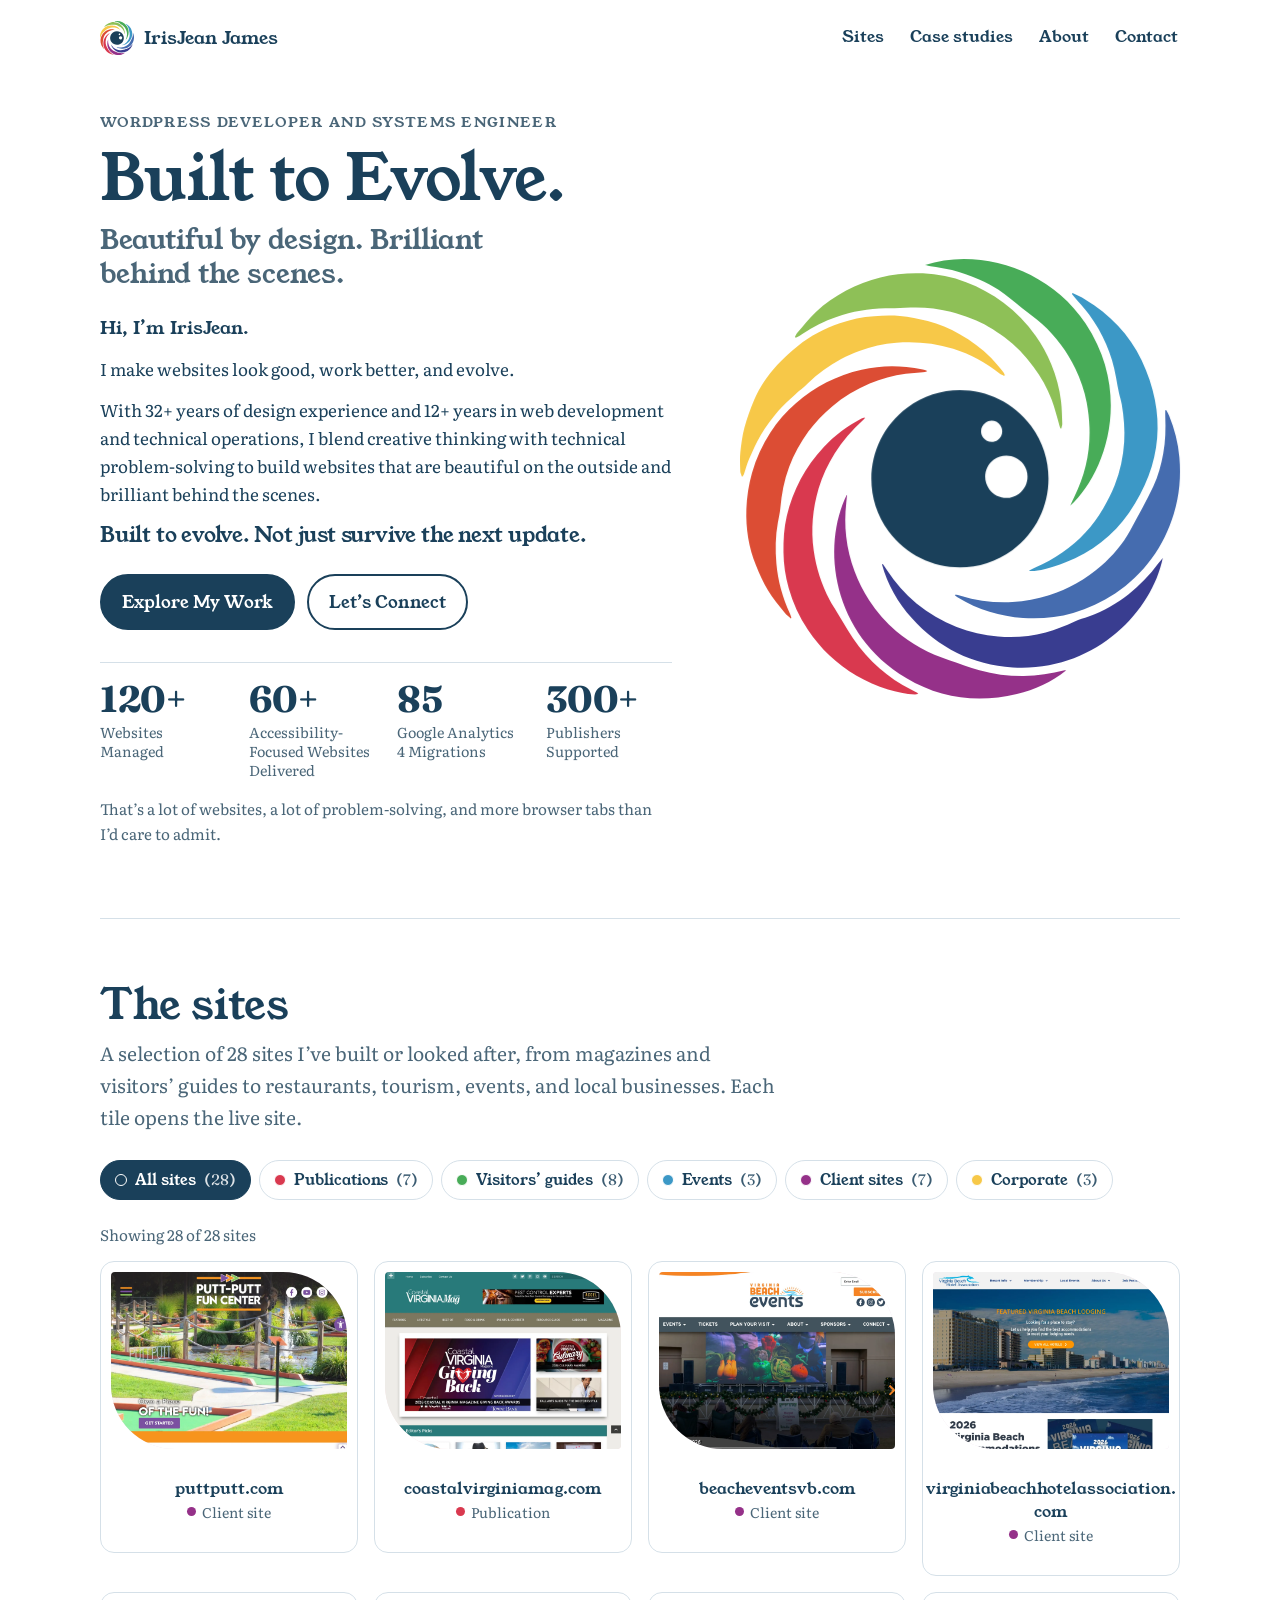
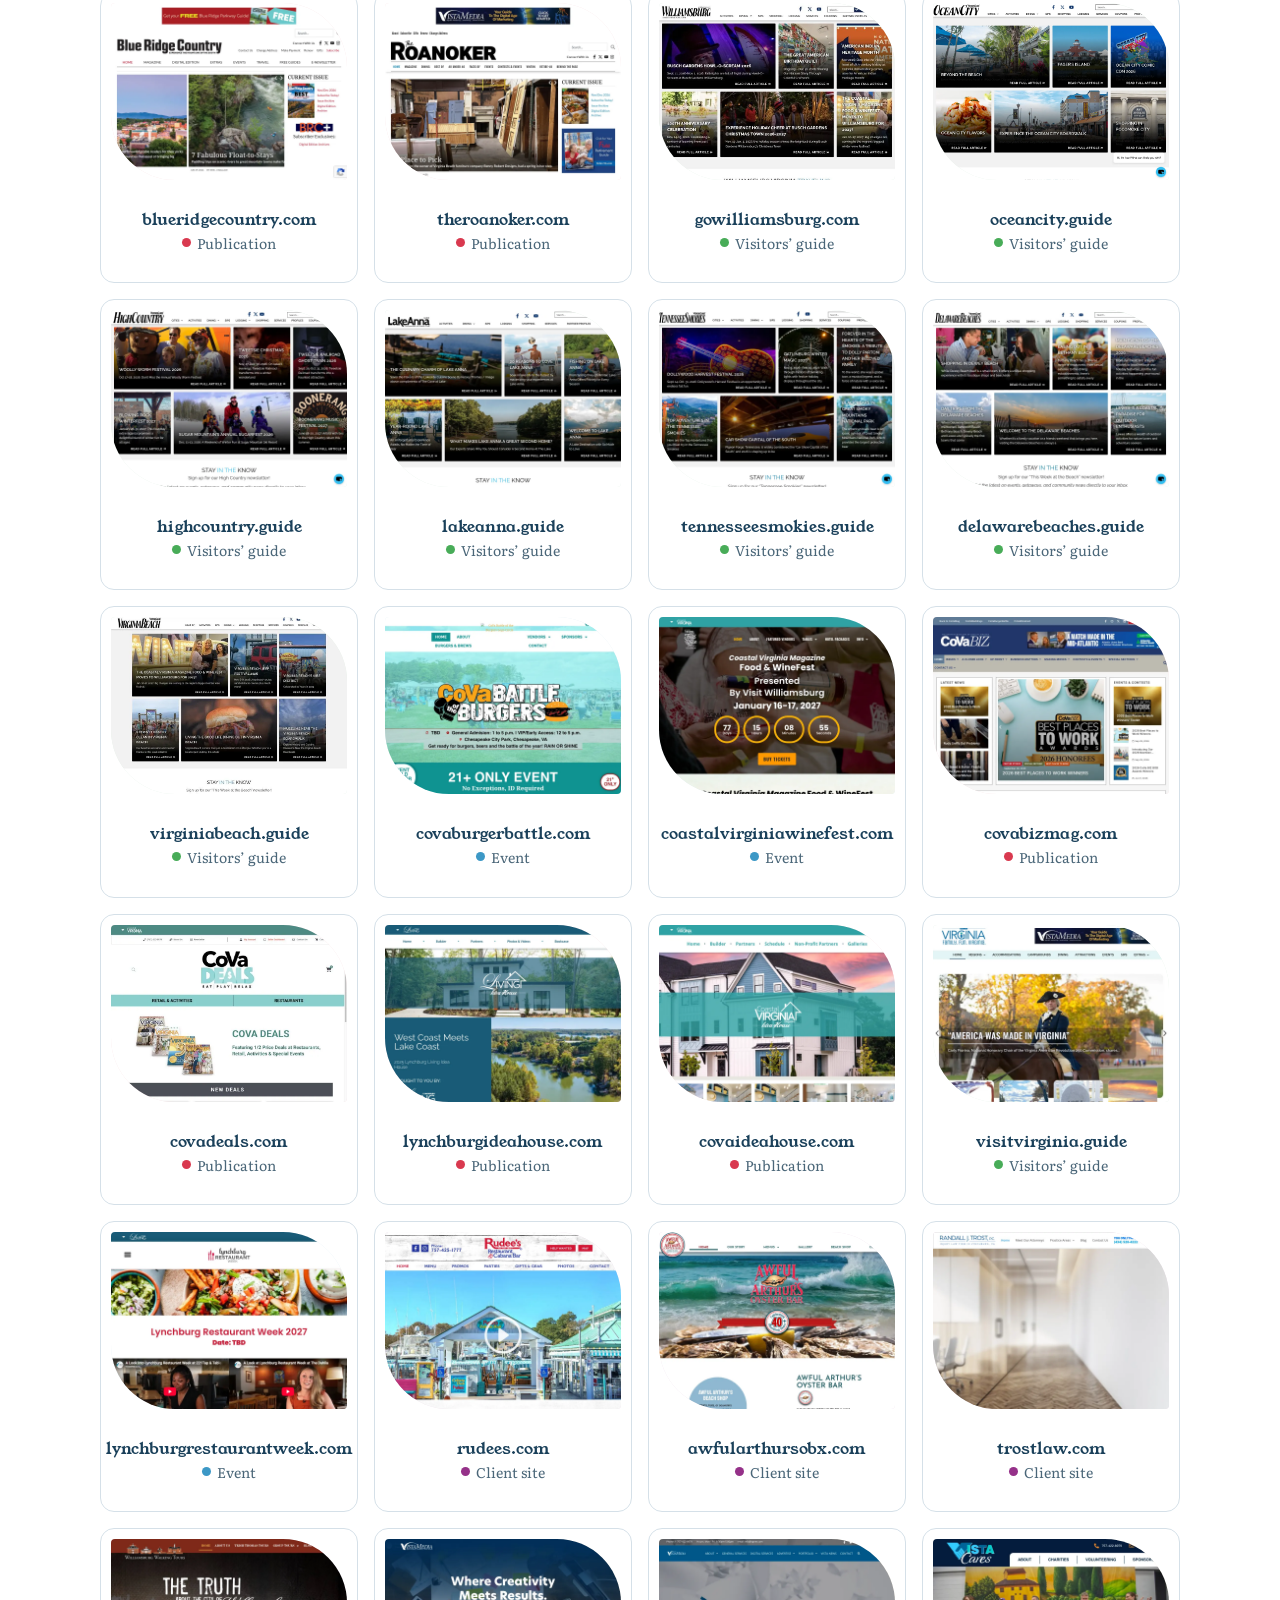
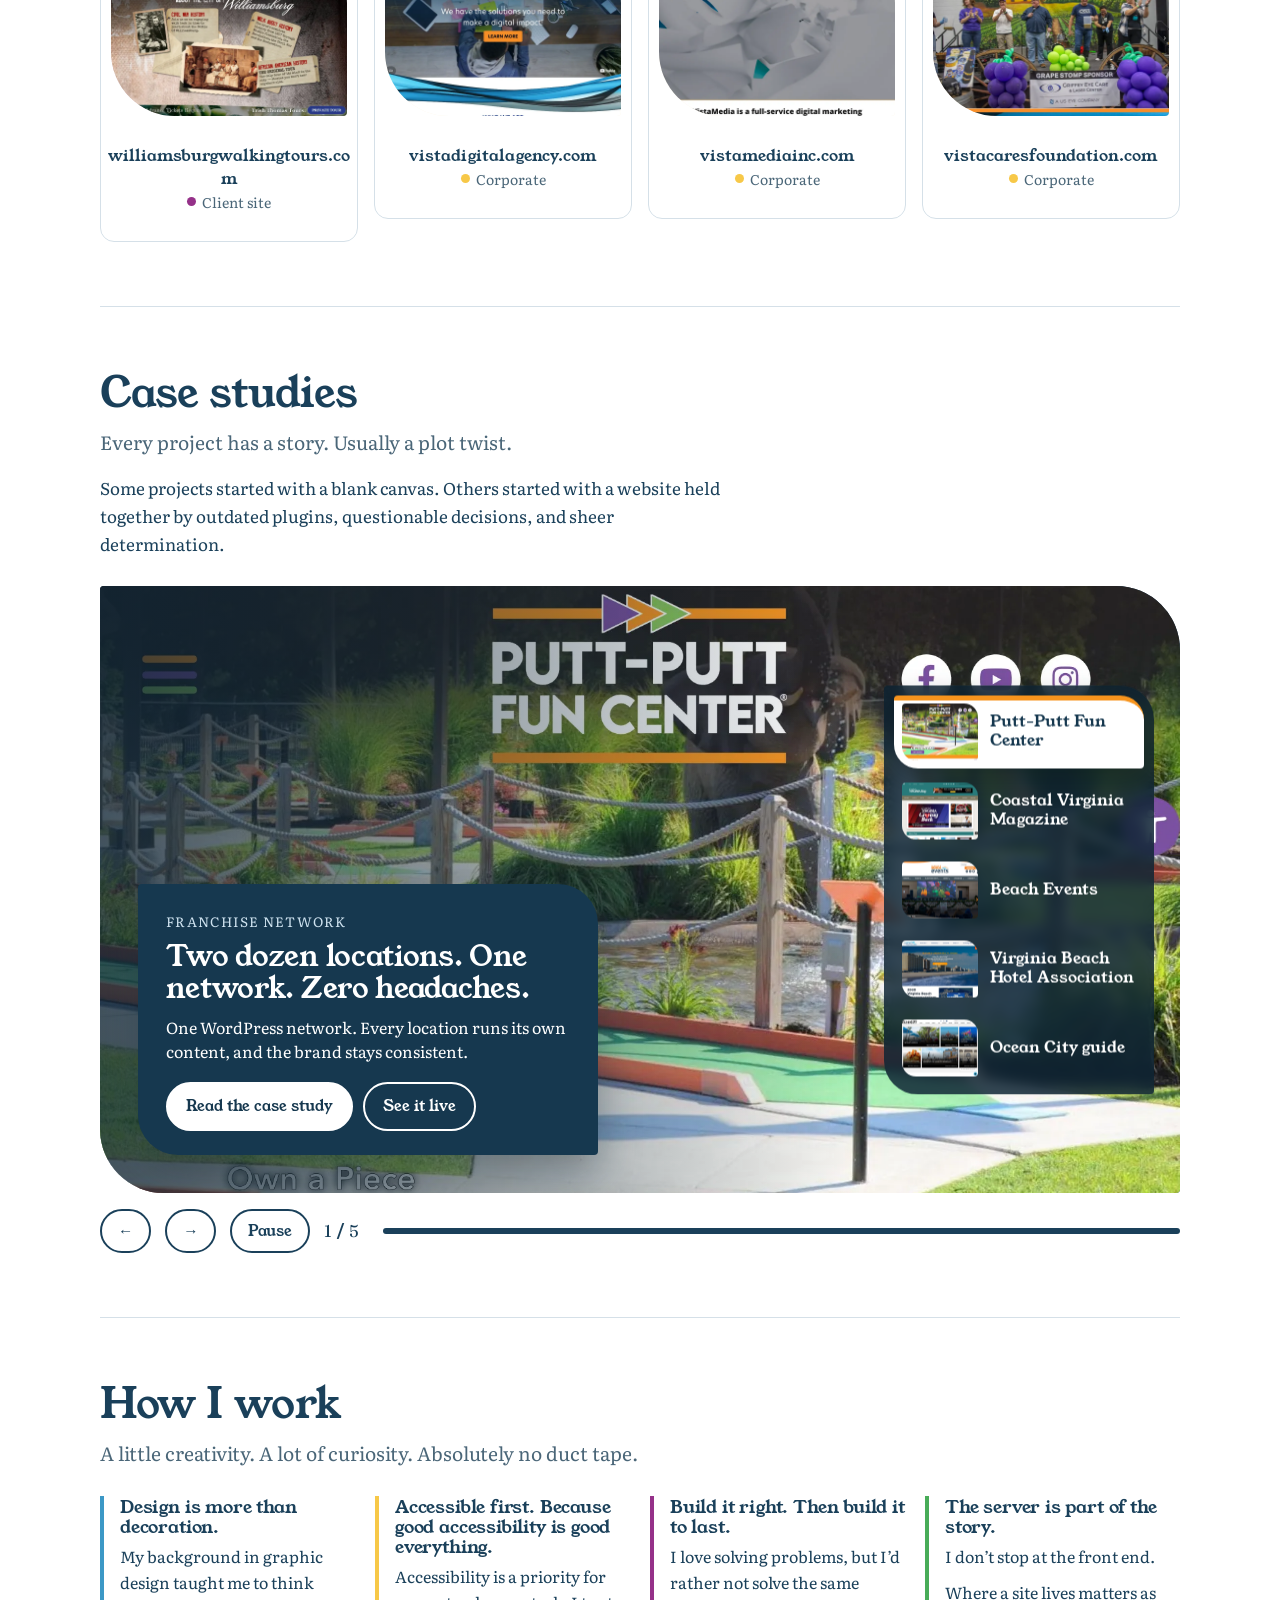
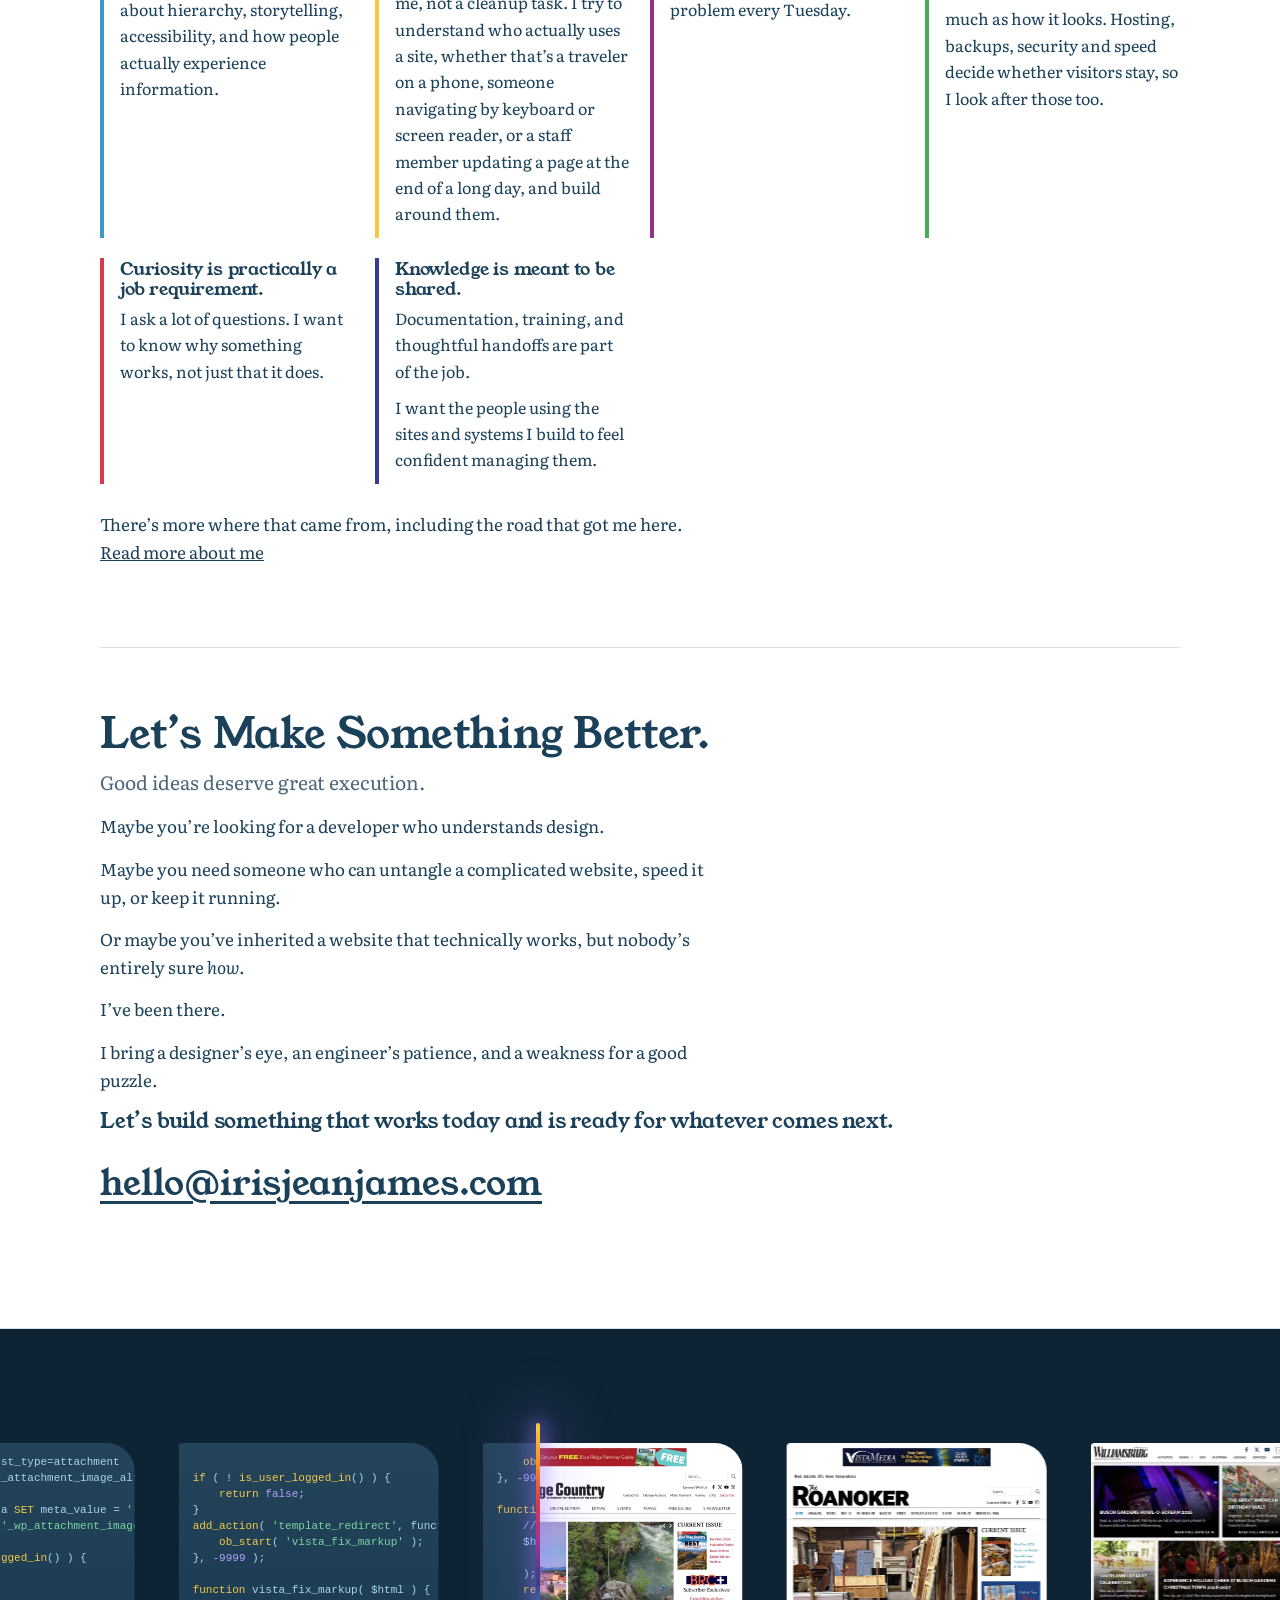
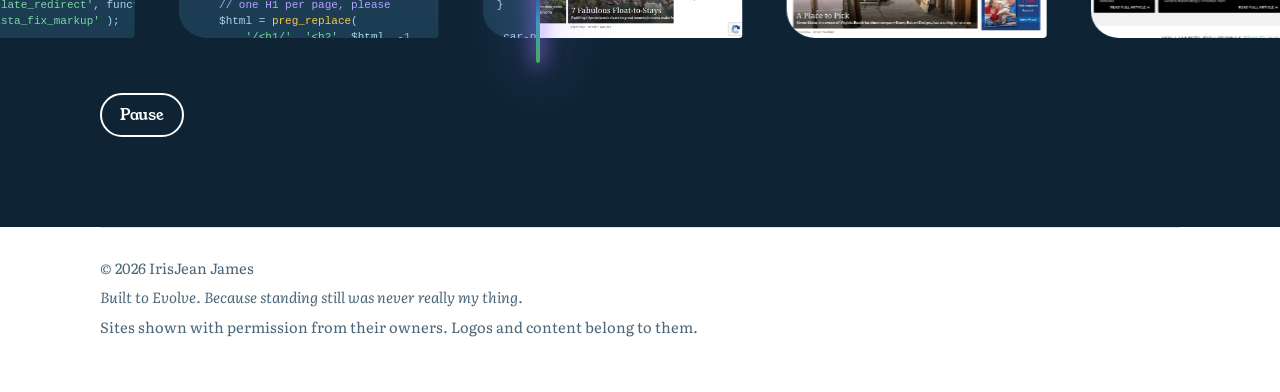
==== commit 661a1206: "0.8321" ====
--- a/index.html
+++ b/index.html
@@ -206,7 +206,7 @@
           <p>I love solving problems, but I’d rather not solve the same problem every Tuesday.</p></div>
         <div style="--c:#48ac58"><h3>The server is part of the story.</h3>
           <p>I don’t stop at the front end.</p>
-          <p>Hosting, DNS, caching, backups, security, analytics, and performance are all part of the bigger picture.</p></div>
+          <p>Where a site lives matters as much as how it looks. Hosting, backups, security and speed decide whether visitors stay, so I look after those too.</p></div>
         <div style="--c:#d9394f"><h3>Curiosity is practically a job requirement.</h3>
           <p>I ask a lot of questions. I want to know why something works, not just that it does.</p></div>
         <div style="--c:#393d90"><h3>Knowledge is meant to be shared.</h3>
--- a/styles.css
+++ b/styles.css
@@ -172,14 +172,32 @@
 .stats span{display:block;margin-top:.3rem;font-size:.9rem;line-height:1.3;color:var(--ink-soft)}
 
 /* Experience */
-.exp{list-style:none;margin:8px 0 0;padding:0}
-.exp li{display:grid;grid-template-columns:150px 1fr;gap:6px 28px;padding:22px 0;border-top:1px solid var(--line)}
-.exp li:first-child{border-top:0;padding-top:8px}
-.exp .when{margin:0;font:600 .95rem var(--display);color:var(--ink-soft);padding-top:.3rem}
+/* career timeline: a rail with a dot per job, date beside it, details open one at a time */
+.exp{list-style:none;margin:28px 0 0;padding:0}
+.exp .job{display:grid;grid-template-columns:180px 28px minmax(0,1fr);column-gap:20px;padding:0 0 26px}
+.exp .when{margin:0;text-align:right;font:600 .95rem var(--display);color:var(--ink-soft);padding-top:.15rem}
+.exp .rail{position:relative}
+.exp .rail::before{content:"";position:absolute;left:50%;top:.7rem;bottom:-34px;width:3px;margin-left:-1.5px;background:#b7c8d5}
+.exp .job:last-child .rail::before{display:none}
+.exp .rail::after{content:"";position:absolute;left:50%;top:.2rem;width:12px;height:12px;margin-left:-10px;border-radius:50%;background:#fff;border:4px solid var(--c,var(--ink))}
+.exp .job:has(details[open]) .rail::after{background:var(--c,var(--ink))}
+.exp .card{background:var(--mist);border-top:4px solid var(--c,var(--ink));border-radius:6px 26px 6px 26px;padding:16px 24px 8px}
 .exp h3{font-size:1.25rem;margin:0}
-.exp .where{margin:.15rem 0 .6rem;font:500 1rem var(--display);color:var(--ink-soft)}
-.exp p:last-child{margin:0;max-width:64ch}
-@media (max-width:800px){.exp li{grid-template-columns:1fr}}
+.exp .where{margin:.15rem 0 .4rem;font:500 1rem var(--display);color:var(--ink-soft)}
+.exp summary{display:flex;align-items:center;gap:.6em;min-height:44px;cursor:pointer;list-style:none;font:600 .95rem var(--display);color:var(--focus)}
+.exp summary::-webkit-details-marker{display:none}
+.exp summary::before{content:"";flex:none;width:.5em;height:.5em;border-right:2px solid currentColor;border-bottom:2px solid currentColor;transform:rotate(-45deg);transition:transform .2s}
+.exp details[open] summary::before{transform:rotate(45deg)}
+.exp .more-body{padding:0 0 10px}
+.exp .more-body p{margin:0 0 .8rem;max-width:64ch}
+.exp .more-body p:last-child{margin-bottom:0}
+@media (prefers-reduced-motion:reduce){.exp summary::before{transition:none}}
+@media (max-width:800px){
+  .exp .job{grid-template-columns:20px minmax(0,1fr);column-gap:14px}
+  .exp .rail{grid-column:1;grid-row:1 / span 2}
+  .exp .when{grid-column:2;grid-row:1;text-align:left;padding:0 0 .5rem}
+  .exp .card{grid-column:2;grid-row:2;padding:14px 18px 6px}
+}
 .hero>*{min-width:0}
 @media (max-width:800px){.nav{flex-wrap:wrap;row-gap:2px}}
 .stats{grid-template-columns:repeat(4,1fr);max-width:600px}
@@ -216,10 +234,6 @@
 footer .closing{font-style:italic}
 .prose.about section{padding:56px 0 0;margin-top:56px;border-top:1px solid var(--line)}
 .prose.about section:first-child{margin-top:12px}
-.prose.about .exp li{padding:24px 0}
-.prose.about .exp li:first-child{padding-top:8px}
-.prose.about .exp li>div p{margin:0 0 .8rem}
-.prose.about .exp .where{margin:.15rem 0 .7rem}
 .prose .contact h2{margin-bottom:.4rem}
 .contact p{margin-bottom:.9rem}
 .contact .mail{display:inline-block;margin-top:.6rem}
@@ -334,3 +348,60 @@
 @keyframes introOpen{to{--r:160vmax}}
 @keyframes introPupil{from{transform:scale(.2);opacity:0}to{transform:none;opacity:1}}
 @media (prefers-reduced-motion:reduce){.intro-on #intro{display:none}}
+
+/* case-study design pass */
+.page-hero.has-shot{display:grid;grid-template-columns:minmax(0,1.1fr) minmax(0,.9fr);gap:44px;align-items:center}
+.page-hero.has-shot h1{max-width:none}
+.heroshot{margin:0}
+.heroshot .frame{border:1px solid var(--line);border-top:8px solid var(--c);border-radius:4px 40px 4px 40px;overflow:hidden;background:#fff;box-shadow:0 12px 32px rgba(26,64,90,.14)}
+.heroshot img{width:100%;height:auto}
+.prose ul.stats{display:grid;grid-template-columns:repeat(auto-fit,minmax(180px,1fr));gap:16px;list-style:none;padding:0;margin:0;max-width:none}
+.stat{background:var(--mist);border-top:5px solid var(--c);border-radius:6px 24px 6px 24px;padding:18px 20px;margin:0}
+.stat b{display:block;font:400 clamp(2.2rem,4.4vw,3rem)/1 var(--display);color:var(--ink)}
+.stat span{display:block;margin-top:.45rem;font-size:.95rem;line-height:1.35;color:var(--ink-soft)}
+.prose .factsec .facts{background:var(--mist);border:0;border-top:5px solid var(--c);border-radius:6px 26px 6px 26px;padding:24px 28px}
+.split{display:grid;grid-template-columns:minmax(0,1.3fr) minmax(0,.7fr);gap:48px;align-items:start}
+.split>div>p:first-of-type{margin-top:0}
+.diagram{margin:6px 0 0;text-align:center}
+.diagram svg{width:100%;max-width:320px;height:auto;margin:0 auto}
+.diagram .pulses line{stroke:#f7941d;stroke-width:4;stroke-linecap:round;stroke-dasharray:12 120;stroke-dashoffset:12}
+.anim .pulses line{animation:pulse 4.8s ease-in-out infinite}
+@keyframes pulse{0%{stroke-dashoffset:12}35%{stroke-dashoffset:-124}100%{stroke-dashoffset:-124}}
+.pausebtn{margin-top:.7rem;font:600 .9rem var(--display);color:var(--ink);background:#fff;border:2px solid var(--ink);border-radius:999px;padding:6px 16px;cursor:pointer}
+.pausebtn:hover{background:var(--mist)}
+.pausebtn:focus-visible{outline:3px solid var(--focus);outline-offset:3px}
+@media (prefers-reduced-motion:reduce){.diagram .pulses{display:none}.pausebtn{display:none}}
+.diagram figcaption{margin-top:.5rem;font-size:.92rem;line-height:1.4;color:var(--ink-soft)}
+.prose ul.cards{display:grid;grid-template-columns:repeat(auto-fit,minmax(190px,1fr));gap:14px;list-style:none;padding:0;margin:18px 0;max-width:none}
+.cards li{margin:0;padding:14px 16px 16px;background:#fff;border:1px solid var(--line);border-top:4px solid var(--c);border-radius:4px 18px 4px 18px;line-height:1.45}
+.cards li strong{display:block;font:400 1.1rem var(--display);margin-bottom:.2rem}
+@media (max-width:800px){
+  .page-hero.has-shot,.split{grid-template-columns:1fr;gap:26px}
+}
+
+/* deco illustrations */
+.deco{margin:6px auto 0;max-width:300px}
+.deco svg{width:100%;height:auto}
+
+/* motion */
+.deco{text-align:center}
+.anim.paused *{animation-play-state:paused!important}
+.anim .mag{animation:lift 7.2s ease-in-out infinite}
+@keyframes lift{0%{transform:translateY(0)}7%{transform:translateY(-10px)}15%,100%{transform:translateY(0)}}
+.anim .ring{animation:hop 12s ease-in-out infinite}
+@keyframes hop{0%,12%{transform:translate(0,0)}20%,32%{transform:translate(-76px,46px)}40%,52%{transform:translate(-38px,92px)}60%,72%{transform:translate(38px,46px)}80%,92%{transform:translate(-76px,-46px)}100%{transform:translate(0,0)}}
+.anim .keyg{transform-origin:70px 90px;animation:sway 5s ease-in-out infinite}
+@keyframes sway{0%,100%{transform:rotate(-5deg)}50%{transform:rotate(5deg)}}
+.anim .trail{animation:march 5s linear infinite}
+@keyframes march{to{stroke-dashoffset:-60}}
+.anim .pin{transform-box:fill-box;transform-origin:center;animation:ping 4.5s ease-in-out infinite}
+@keyframes ping{0%,70%,100%{transform:scale(1)}85%{transform:scale(1.25)}}
+@media (prefers-reduced-motion:reduce){.anim *{animation:none!important}}
+/* jump list */
+.prose .jump{margin:26px 0 0}
+.jump p{margin:0 0 .5rem;font:600 .95rem var(--display);color:var(--ink-soft)}
+.prose .jump ul{display:flex;flex-wrap:wrap;gap:8px;list-style:none;padding:0;margin:0;max-width:none}
+.jump li{margin:0}
+.jump a{display:inline-block;padding:6px 14px;border:2px solid var(--line);border-radius:999px;text-decoration:none;font:600 .92rem var(--display);color:var(--ink);background:#fff}
+.jump a:hover{background:var(--mist);border-color:var(--c)}
+.prose h2[id]{scroll-margin-top:20px}
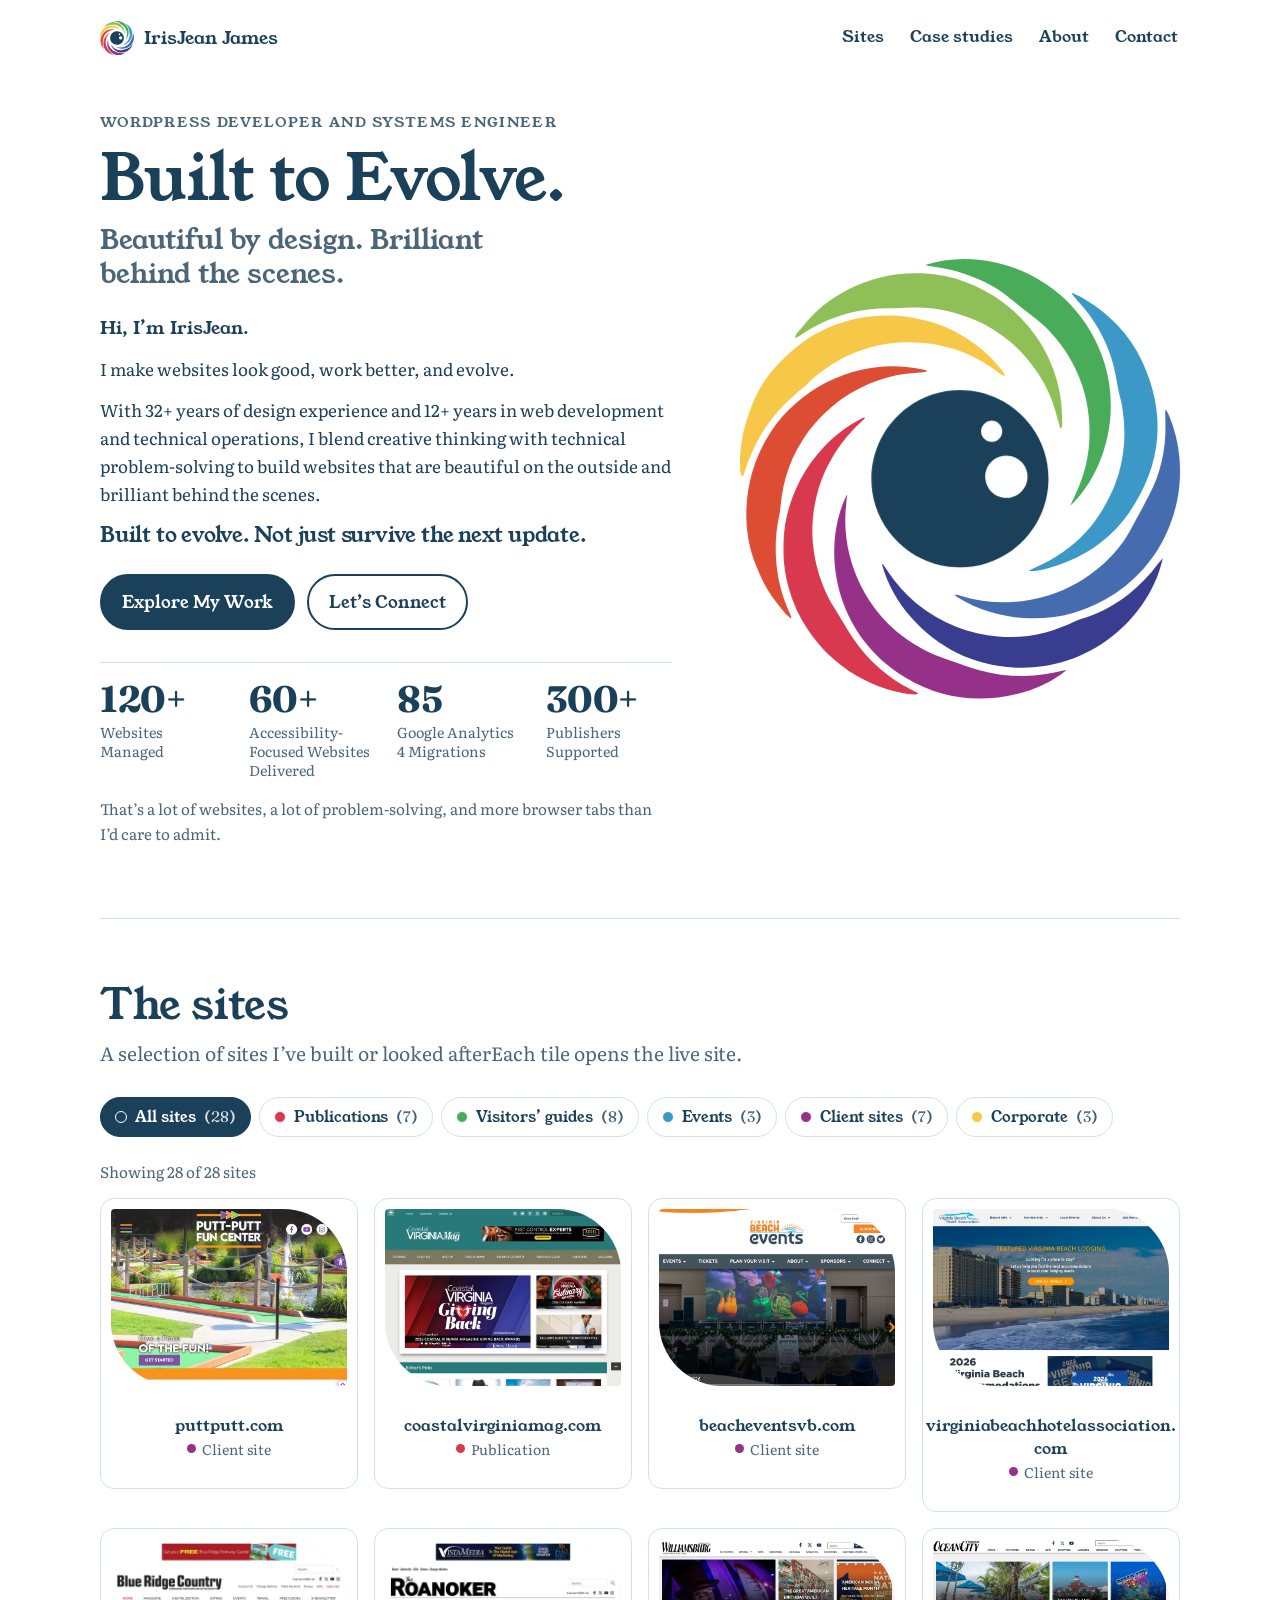
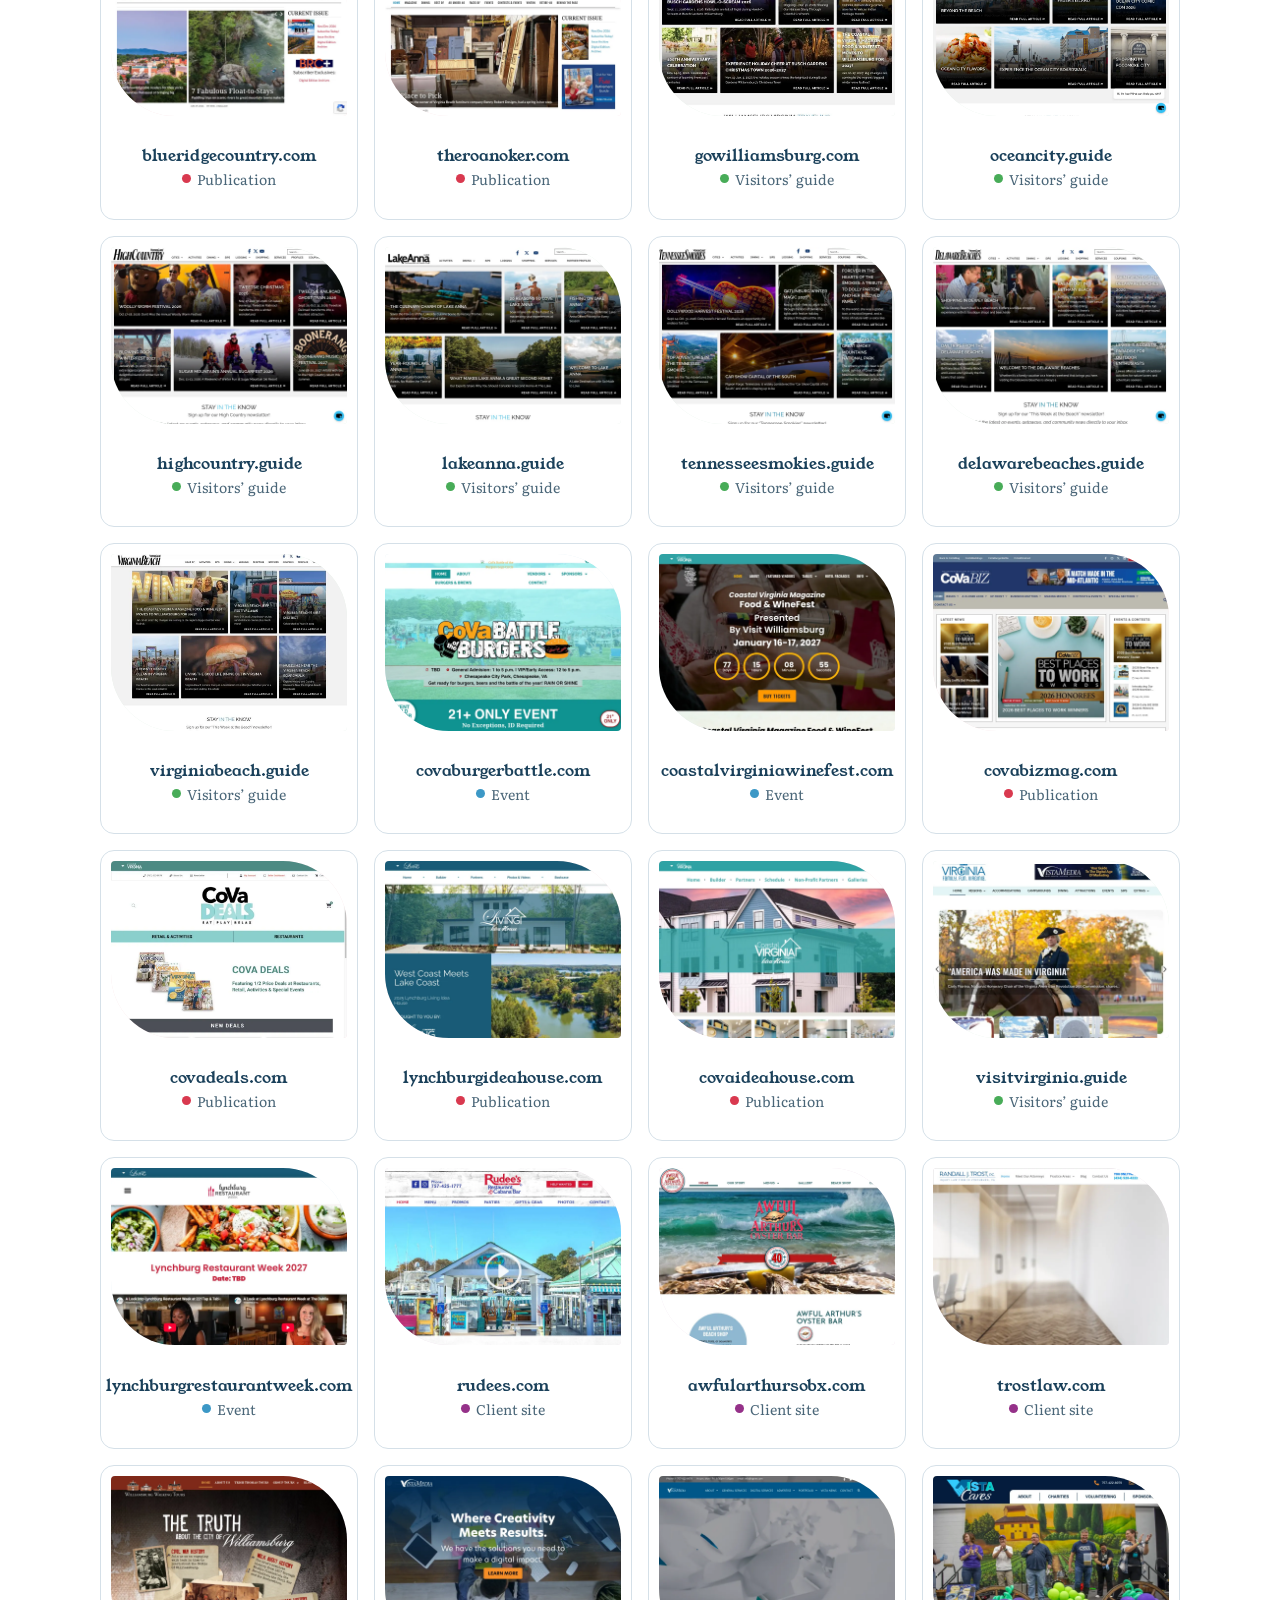
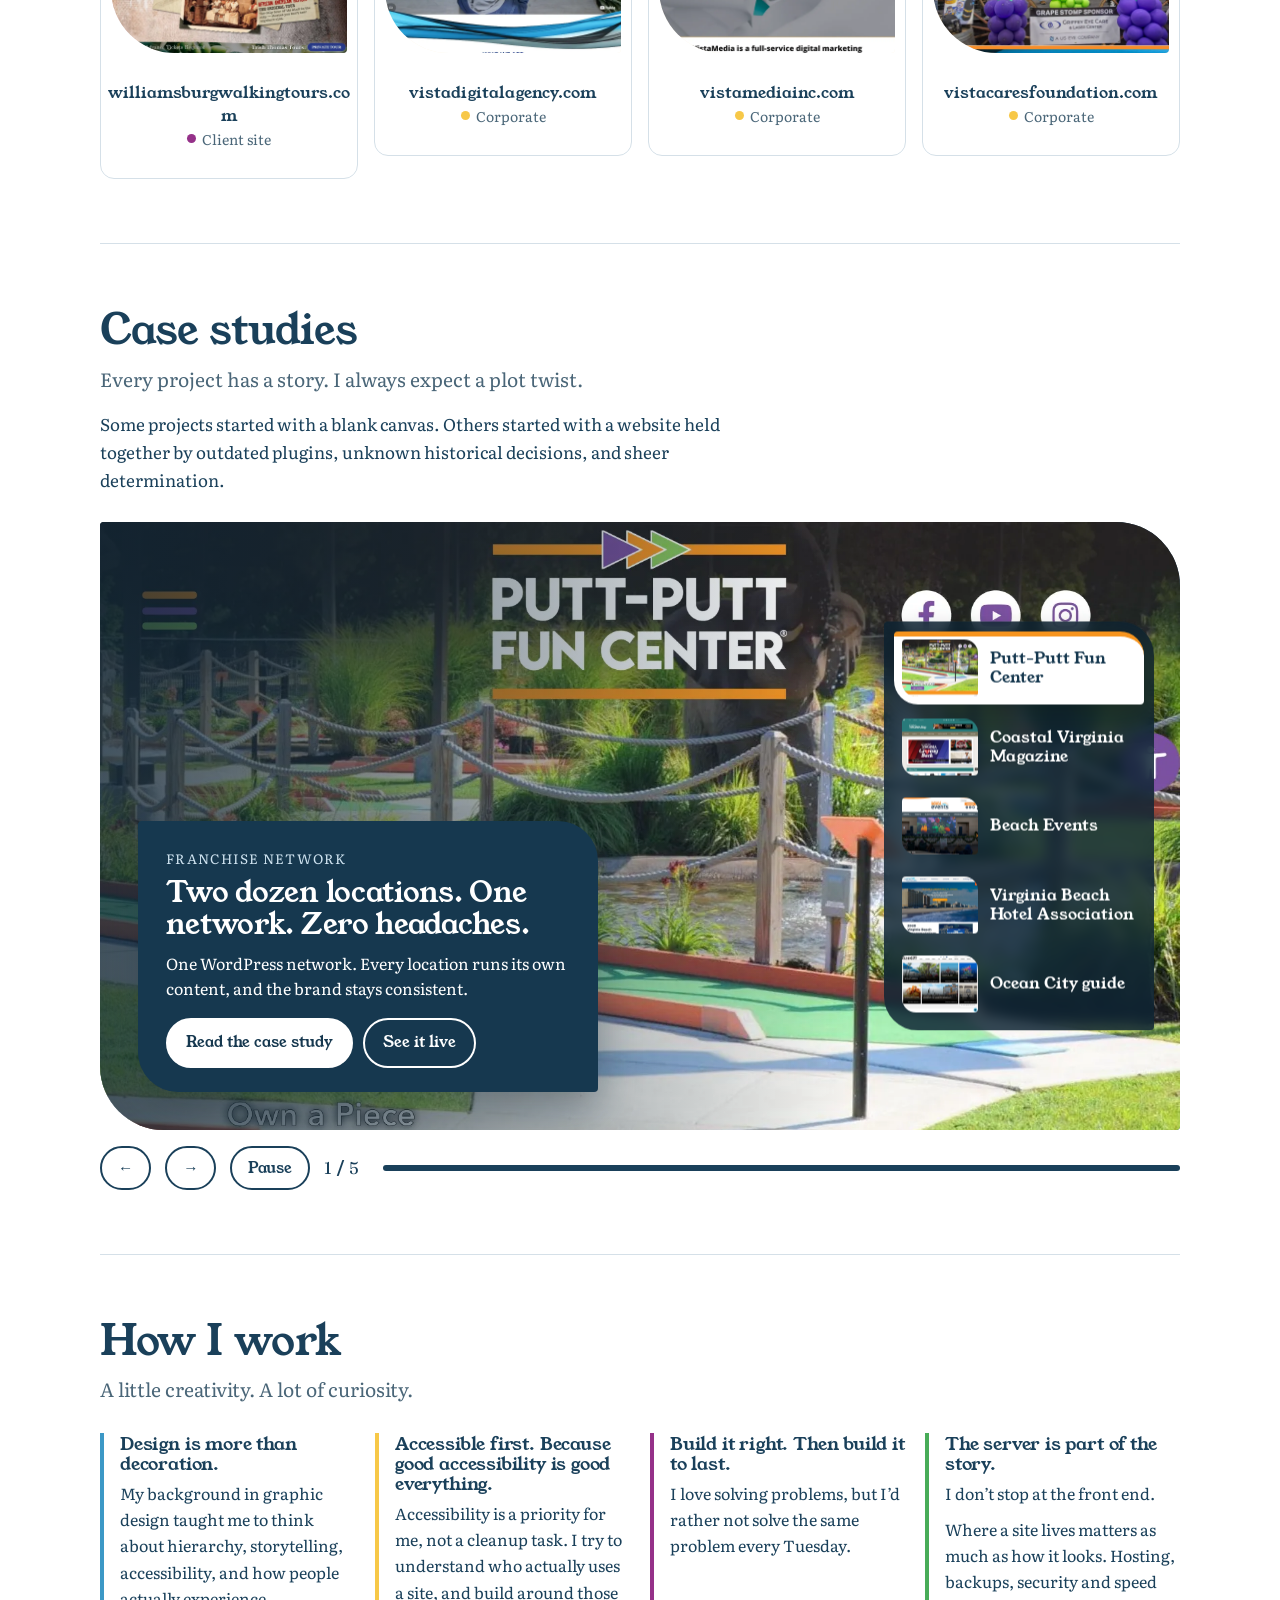
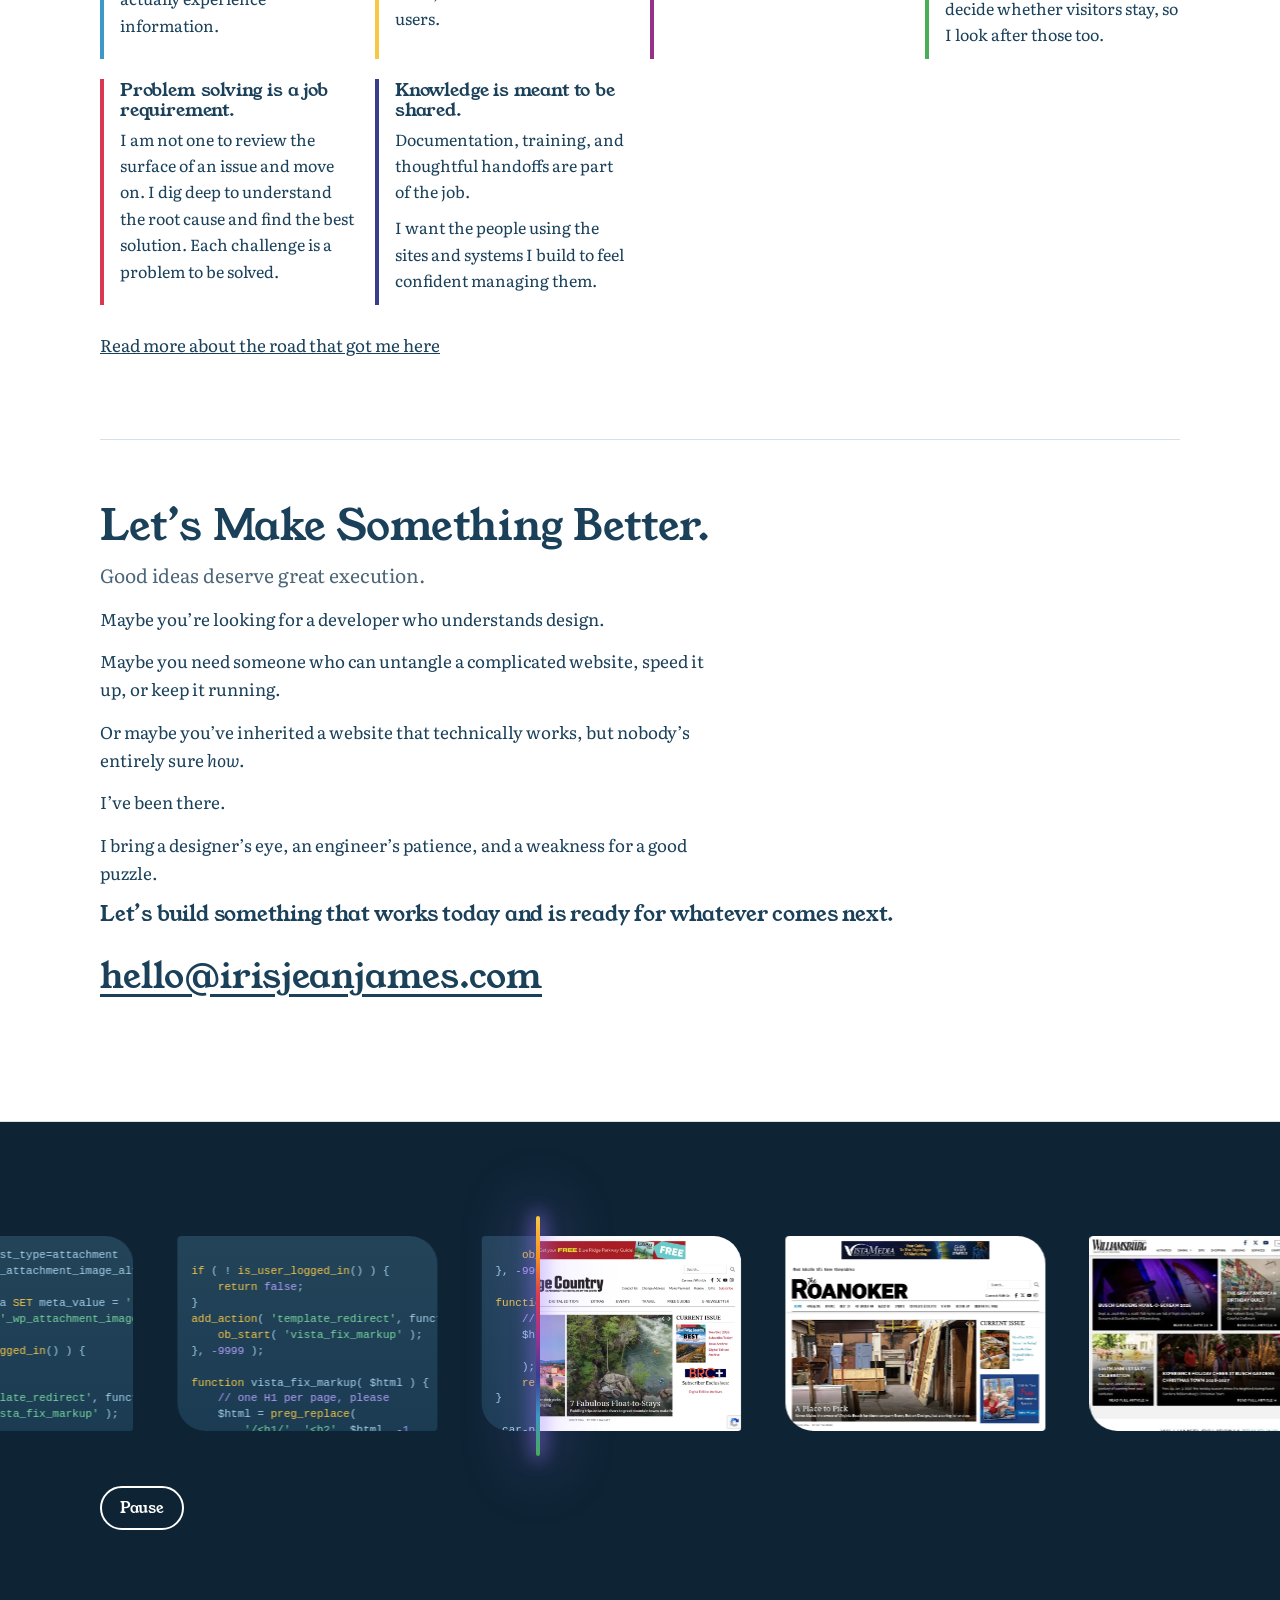
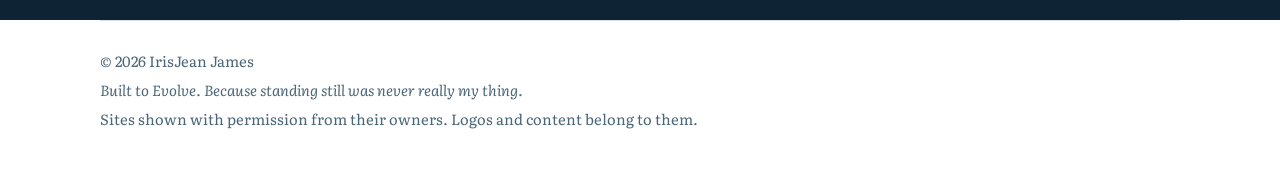
==== commit ebb6c0ac: "0.833 - verbiage updates" ====
--- a/index.html
+++ b/index.html
@@ -112,7 +112,7 @@
     <section id="work" aria-labelledby="work-h">
       <div class="sec-head">
         <h2 id="work-h">The sites</h2>
-        <p class="lede">A selection of 28 sites I’ve built or looked after, from magazines and visitors’ guides to restaurants, tourism, events, and local businesses. Each tile opens the live site.</p>
+        <p class="lede">A selection of sites I’ve built or looked afterEach tile opens the live site.</p>
       </div>
       <ul class="filters" id="filters" aria-label="Filter sites by type"></ul>
       <p class="count" id="count" aria-live="polite"></p>
@@ -122,8 +122,8 @@
     <section id="cases" aria-labelledby="cases-h">
       <div class="sec-head">
         <h2 id="cases-h">Case studies</h2>
-        <p class="lede">Every project has a story. Usually a plot twist.</p>
-        <p>Some projects started with a blank canvas. Others started with a website held together by outdated plugins, questionable decisions, and sheer determination.</p>
+        <p class="lede">Every project has a story. I always expect a plot twist.</p>
+        <p>Some projects started with a blank canvas. Others started with a website held together by outdated plugins, unknown historical decisions, and sheer determination.</p>
       </div>
       <div class="car-wrap" role="region" aria-roledescription="carousel" aria-label="Featured case studies" id="car-wrap">
         <div class="car-stage">
@@ -141,7 +141,7 @@
             <div class="car-panel">
               <p class="car-kick">Magazine</p>
               <h3>Twenty-five years of stories. A whole new chapter.</h3>
-              <p class="car-d">Coastal Virginia Magazine was originally managed by TownNews. I helped move the site to WordPress, then built the issues, advertising, reporting, event sites, and eventually rebuilt the sister publication.</p>
+              <p class="car-d">Coastal Virginia Magazine was originally managed by TownNews. I helped move and build the site in WordPress. I then modernized and rebuilt the templates, issues, advertising, reporting, event sites, and the sister publication.</p>
               <div class="car-row"><a class="btn solid" href="work/coastal-virginia-magazine/">Read the case study<span class="sr">: Coastal Virginia Magazine</span></a><a class="btn" href="https://coastalvirginiamag.com/" target="_blank" rel="noopener">See it live<span class="sr">: Coastal Virginia Magazine (opens in a new tab)</span></a></div>
             </div>
           </div>
@@ -195,25 +195,25 @@
     <section id="how" aria-labelledby="how-h">
       <div class="sec-head">
         <h2 id="how-h">How I work</h2>
-        <p class="lede">A little creativity. A lot of curiosity. Absolutely no duct tape.</p>
+        <p class="lede">A little creativity. A lot of curiosity. </p>
       </div>
       <div class="how">
         <div style="--c:#3c98c6"><h3>Design is more than decoration.</h3>
           <p>My background in graphic design taught me to think about hierarchy, storytelling, accessibility, and how people actually experience information.</p></div>
         <div style="--c:#f7c848"><h3>Accessible first. Because good accessibility is good everything.</h3>
-          <p>Accessibility is a priority for me, not a cleanup task. I try to understand who actually uses a site, whether that’s a traveler on a phone, someone navigating by keyboard or screen reader, or a staff member updating a page at the end of a long day, and build around them.</p></div>
+          <p>Accessibility is a priority for me, not a cleanup task. I try to understand who actually uses a site, and build around those users.</p></div>
         <div style="--c:#953189"><h3>Build it right. Then build it to last.</h3>
           <p>I love solving problems, but I’d rather not solve the same problem every Tuesday.</p></div>
         <div style="--c:#48ac58"><h3>The server is part of the story.</h3>
           <p>I don’t stop at the front end.</p>
           <p>Where a site lives matters as much as how it looks. Hosting, backups, security and speed decide whether visitors stay, so I look after those too.</p></div>
-        <div style="--c:#d9394f"><h3>Curiosity is practically a job requirement.</h3>
-          <p>I ask a lot of questions. I want to know why something works, not just that it does.</p></div>
+        <div style="--c:#d9394f"><h3>Problem solving is a job requirement.</h3>
+          <p>I am not one to review the surface of an issue and move on. I dig deep to understand the root cause and find the best solution. Each challenge is a problem to be solved.</p></div>
         <div style="--c:#393d90"><h3>Knowledge is meant to be shared.</h3>
           <p>Documentation, training, and thoughtful handoffs are part of the job.</p>
           <p>I want the people using the sites and systems I build to feel confident managing them.</p></div>
       </div>
-      <p class="more">There’s more where that came from, including the road that got me here. <a href="about/">Read more about me</a></p>
+      <p class="more"><a href="about/">Read more about the road that got me here</a></p>
     </section>
 
     <section id="contact" class="contact" aria-labelledby="contact-h">
--- a/styles.css
+++ b/styles.css
@@ -5,6 +5,7 @@
 :root{
   --ink:#1a405a;
   --ink-soft:#4a6678;
+  --ink-ultra-soft:#8a9aa6;
   --paper:#ffffff;
   --mist:#eef3f7;
   --line:#d5e0e8;
@@ -174,8 +175,10 @@
 /* Experience */
 /* career timeline: a rail with a dot per job, date beside it, details open one at a time */
 .exp{list-style:none;margin:28px 0 0;padding:0}
-.exp .job{display:grid;grid-template-columns:180px 28px minmax(0,1fr);column-gap:20px;padding:0 0 26px}
-.exp .when{margin:0;text-align:right;font:600 .95rem var(--display);color:var(--ink-soft);padding-top:.15rem}
+.exp .job{display:grid;grid-template-columns:20px minmax(0,1fr);column-gap:14px;padding:0 0 26px}
+.exp .rail{grid-column:1;grid-row:1 / span 2}
+.exp .when{grid-column:2;grid-row:1;margin:0;text-align:left;font:600 .95rem var(--display);color:var(--ink-soft);padding:0 0 .5rem}
+.exp .card{grid-column:2;grid-row:2}
 .exp .rail{position:relative}
 .exp .rail::before{content:"";position:absolute;left:50%;top:.7rem;bottom:-34px;width:3px;margin-left:-1.5px;background:#b7c8d5}
 .exp .job:last-child .rail::before{display:none}
@@ -234,6 +237,21 @@
 footer .closing{font-style:italic}
 .prose.about section{padding:56px 0 0;margin-top:56px;border-top:1px solid var(--line)}
 .prose.about section:first-child{margin-top:12px}
+.prose.left, .prose.right {flex: 1;min-width: 0;}
+.prose-cols{display:flex;gap:48px;align-items:flex-start}
+@media (max-width:800px){.prose-cols{flex-direction:column;gap:0}}
+
+
+/* lightbox */
+.lightbox{border:0;padding:0;background:transparent;max-width:96vw;max-height:96vh;overflow:visible}
+.lightbox::backdrop{background:rgba(15,35,50,.88)}
+.lightbox img{display:block;max-width:96vw;max-height:92vh;width:auto;height:auto;border-radius:6px;background:#fff}
+.lb-close{position:absolute;top:10px;right:10px;width:44px;height:44px;border-radius:50%;border:2px solid #1a405a;background:#fff;color:#1a405a;font:400 28px/1 sans-serif;cursor:pointer}
+.lb-close:hover{background:#eef3f7}
+.lb-close:focus-visible{outline:3px solid #393d90;outline-offset:3px}
+.meme-link{cursor:zoom-in}
+.meme-link{color:var(--ink);text-decoration:underline}
+
 .prose .contact h2{margin-bottom:.4rem}
 .contact p{margin-bottom:.9rem}
 .contact .mail{display:inline-block;margin-top:.6rem}
@@ -355,9 +373,9 @@
 .heroshot{margin:0}
 .heroshot .frame{border:1px solid var(--line);border-top:8px solid var(--c);border-radius:4px 40px 4px 40px;overflow:hidden;background:#fff;box-shadow:0 12px 32px rgba(26,64,90,.14)}
 .heroshot img{width:100%;height:auto}
-.prose ul.stats{display:grid;grid-template-columns:repeat(auto-fit,minmax(180px,1fr));gap:16px;list-style:none;padding:0;margin:0;max-width:none}
+.prose ul.stats{display:grid;grid-template-columns:repeat(auto-fit,minmax(180px,1fr));gap:16px;list-style:none;padding:0;margin:0;max-width:none;border:0}
 .stat{background:var(--mist);border-top:5px solid var(--c);border-radius:6px 24px 6px 24px;padding:18px 20px;margin:0}
-.stat b{display:block;font:400 clamp(2.2rem,4.4vw,3rem)/1 var(--display);color:var(--ink)}
+.stat b{display:block;font:700 clamp(2.2rem,4.4vw,3rem)/1 var(--display);font-variation-settings:"opsz" 36;letter-spacing:-.01em;color:var(--ink)}
 .stat span{display:block;margin-top:.45rem;font-size:.95rem;line-height:1.35;color:var(--ink-soft)}
 .prose .factsec .facts{background:var(--mist);border:0;border-top:5px solid var(--c);border-radius:6px 26px 6px 26px;padding:24px 28px}
 .split{display:grid;grid-template-columns:minmax(0,1.3fr) minmax(0,.7fr);gap:48px;align-items:start}
@@ -367,7 +385,8 @@
 .diagram .pulses line{stroke:#f7941d;stroke-width:4;stroke-linecap:round;stroke-dasharray:12 120;stroke-dashoffset:12}
 .anim .pulses line{animation:pulse 4.8s ease-in-out infinite}
 @keyframes pulse{0%{stroke-dashoffset:12}35%{stroke-dashoffset:-124}100%{stroke-dashoffset:-124}}
-.pausebtn{margin-top:.7rem;font:600 .9rem var(--display);color:var(--ink);background:#fff;border:2px solid var(--ink);border-radius:999px;padding:6px 16px;cursor:pointer}
+.pausebtn{display:inline-flex;align-items:center;justify-content:center;width:44px;height:44px;margin-top:.7rem;color:var(--ink);background:#fff;border:2px solid var(--ink-ultra-soft);border-radius:50%;padding:0;cursor:pointer}
+.pausebtn svg{fill:var(--ink-ultra-soft)}
 .pausebtn:hover{background:var(--mist)}
 .pausebtn:focus-visible{outline:3px solid var(--focus);outline-offset:3px}
 @media (prefers-reduced-motion:reduce){.diagram .pulses{display:none}.pausebtn{display:none}}
@@ -405,3 +424,18 @@
 .jump a{display:inline-block;padding:6px 14px;border:2px solid var(--line);border-radius:999px;text-decoration:none;font:600 .92rem var(--display);color:var(--ink);background:#fff}
 .jump a:hover{background:var(--mist);border-color:var(--c)}
 .prose h2[id]{scroll-margin-top:20px}
+
+/* float illustrations */
+.split{display:block}
+.split .deco,.split .diagram{float:right;width:min(300px,38%);max-width:none;margin:6px 0 18px 44px}
+.prose .factsec{clear:both}
+@media (max-width:800px){
+  .split{display:flex;flex-direction:column-reverse;gap:22px}
+  .split .deco,.split .diagram{float:none;width:100%;max-width:300px;margin:0 auto}
+}
+
+/* featured card */
+.how .feature{grid-column:1/-1;columns:2;column-gap:44px;background:var(--mist);border-left-width:8px;border-radius:4px 22px 4px 22px;padding:20px 28px 8px 24px}
+.how .feature h3{column-span:all;margin-bottom:.6rem}
+.how .feature p{break-inside:avoid}
+@media (max-width:800px){.how .feature{columns:1;padding:16px 18px 6px}}
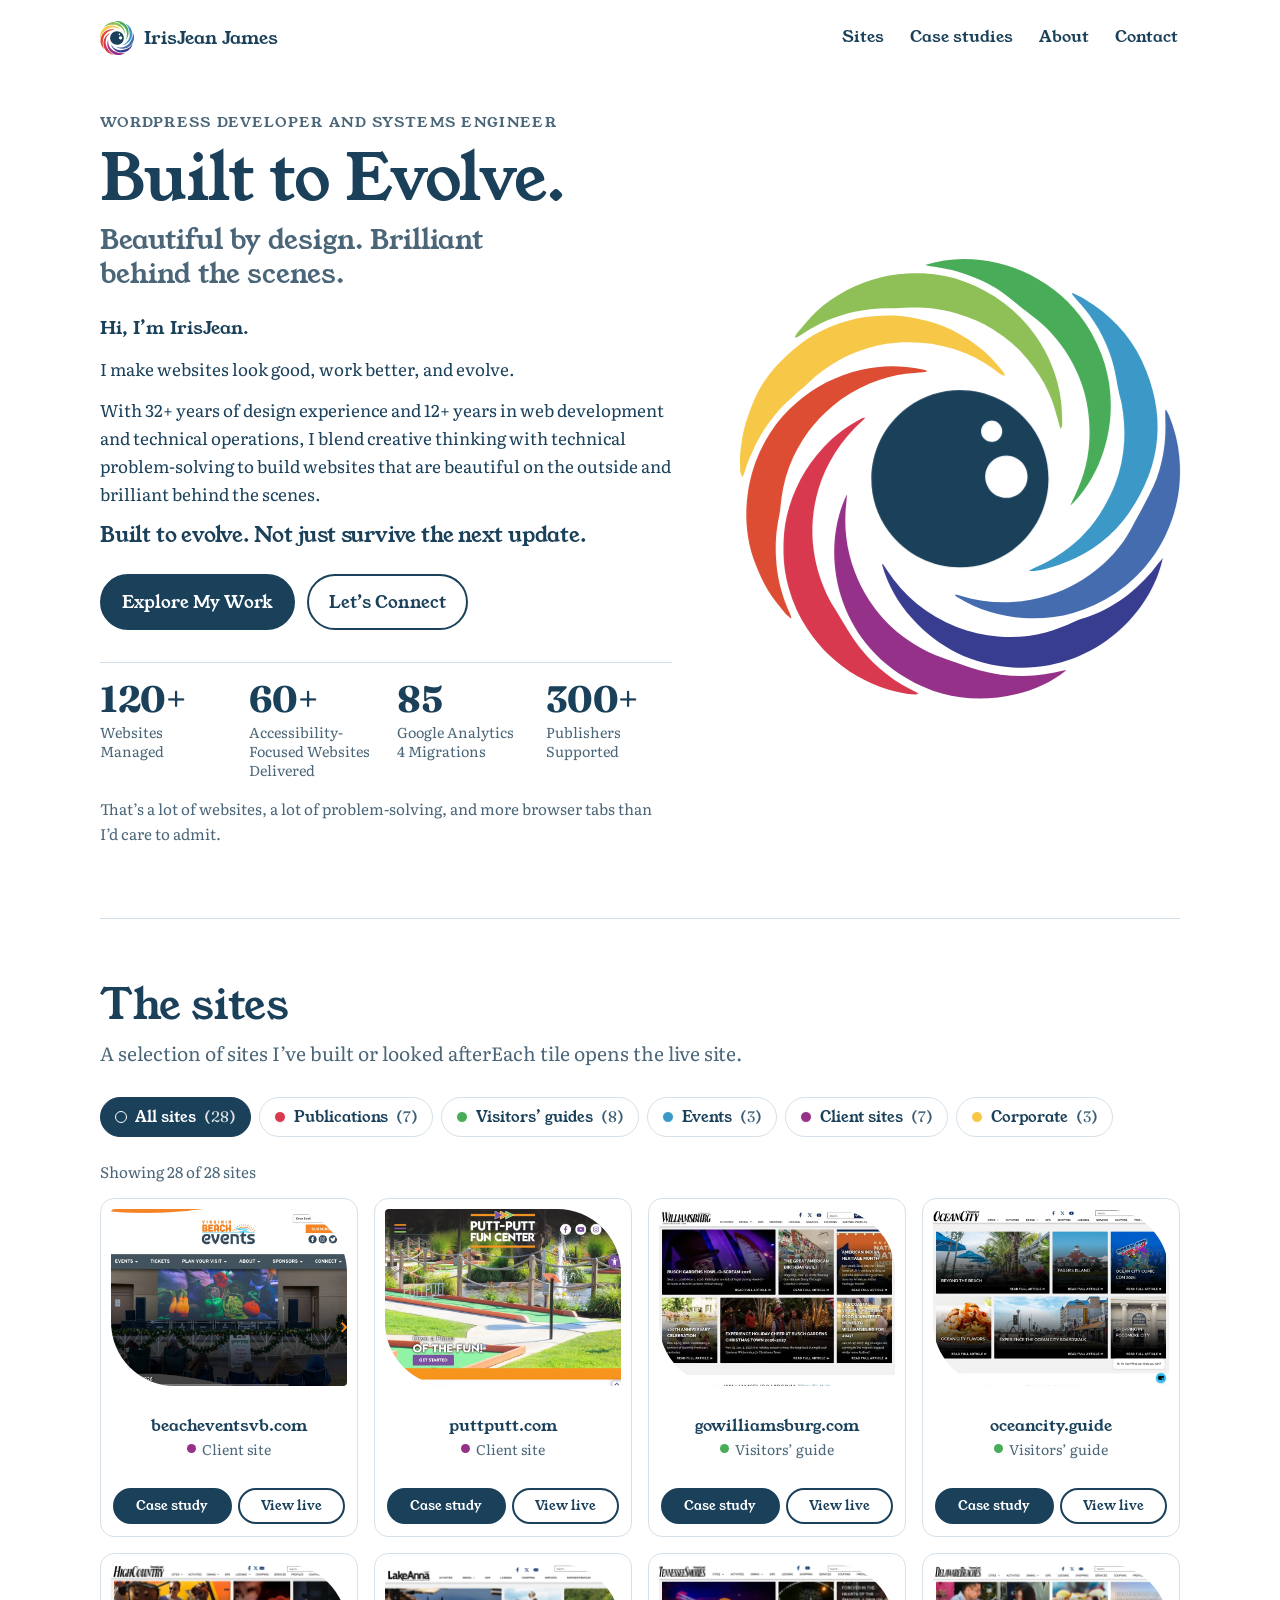
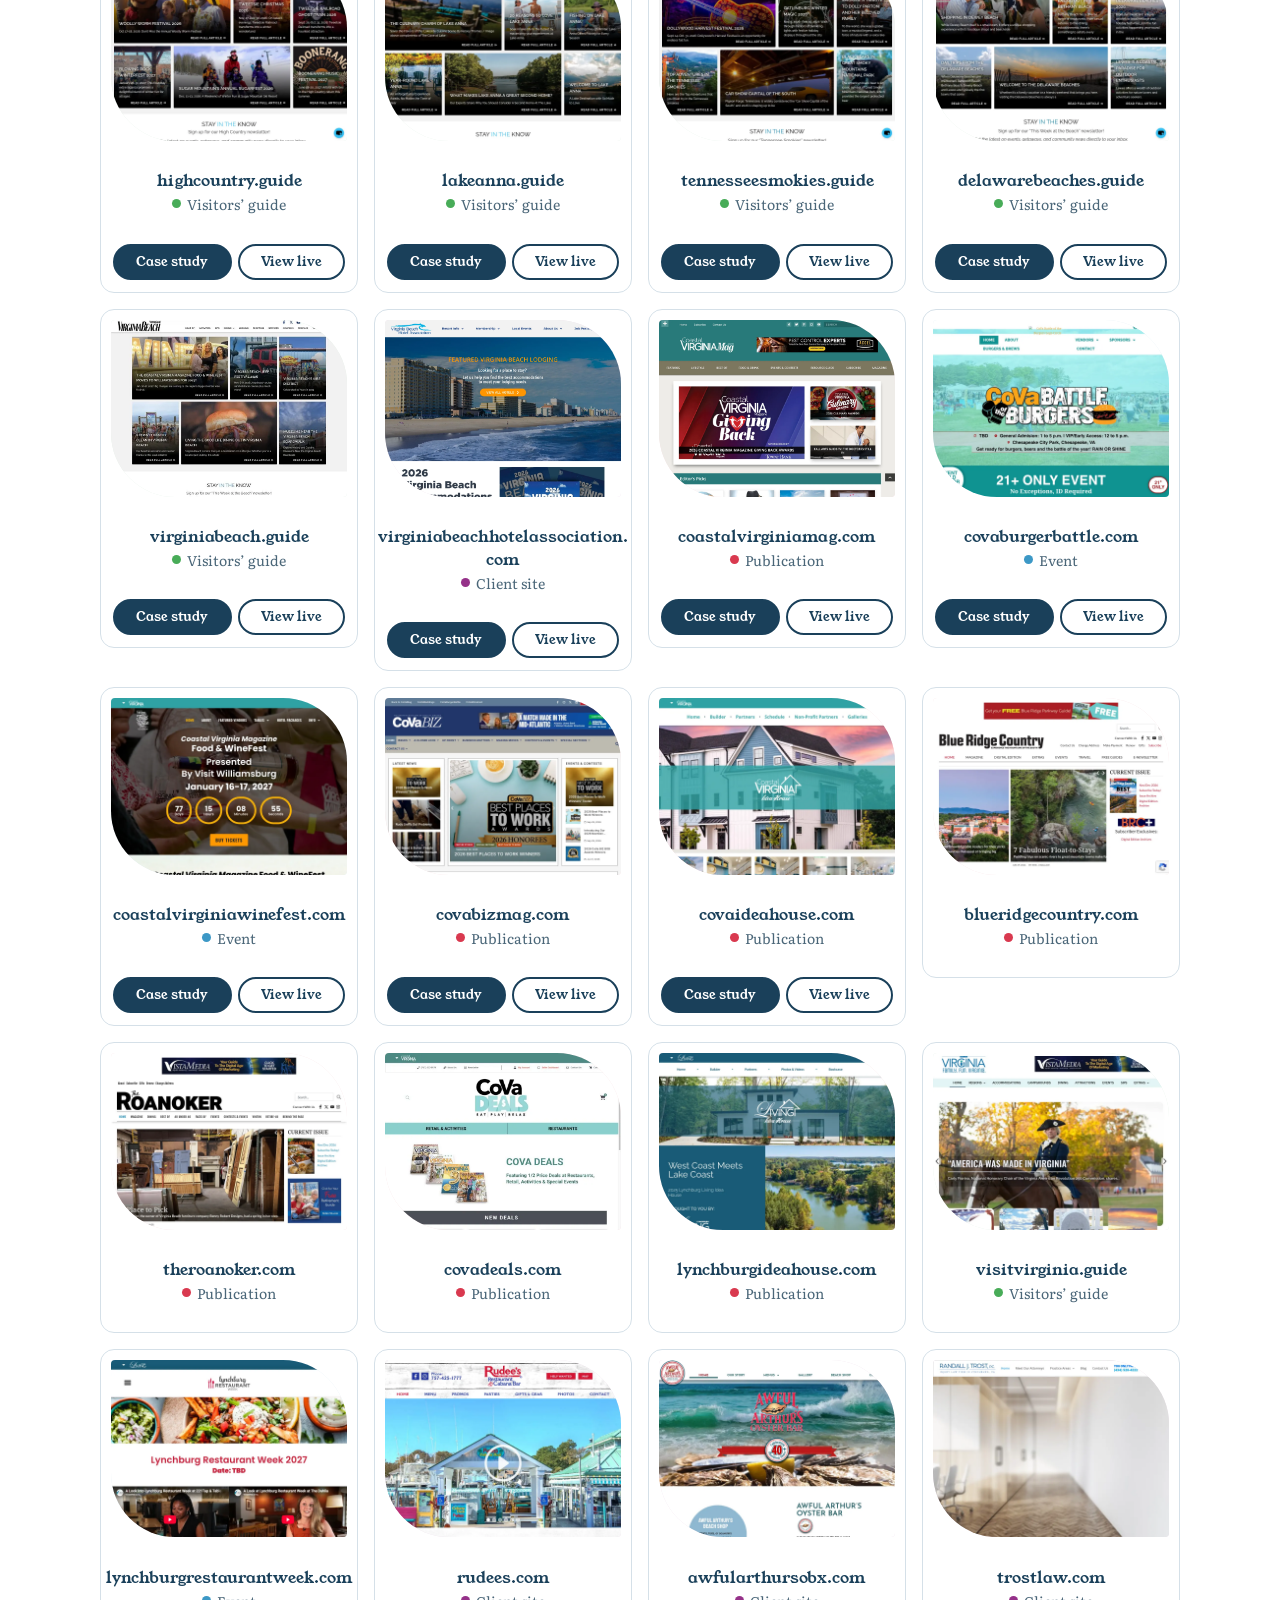
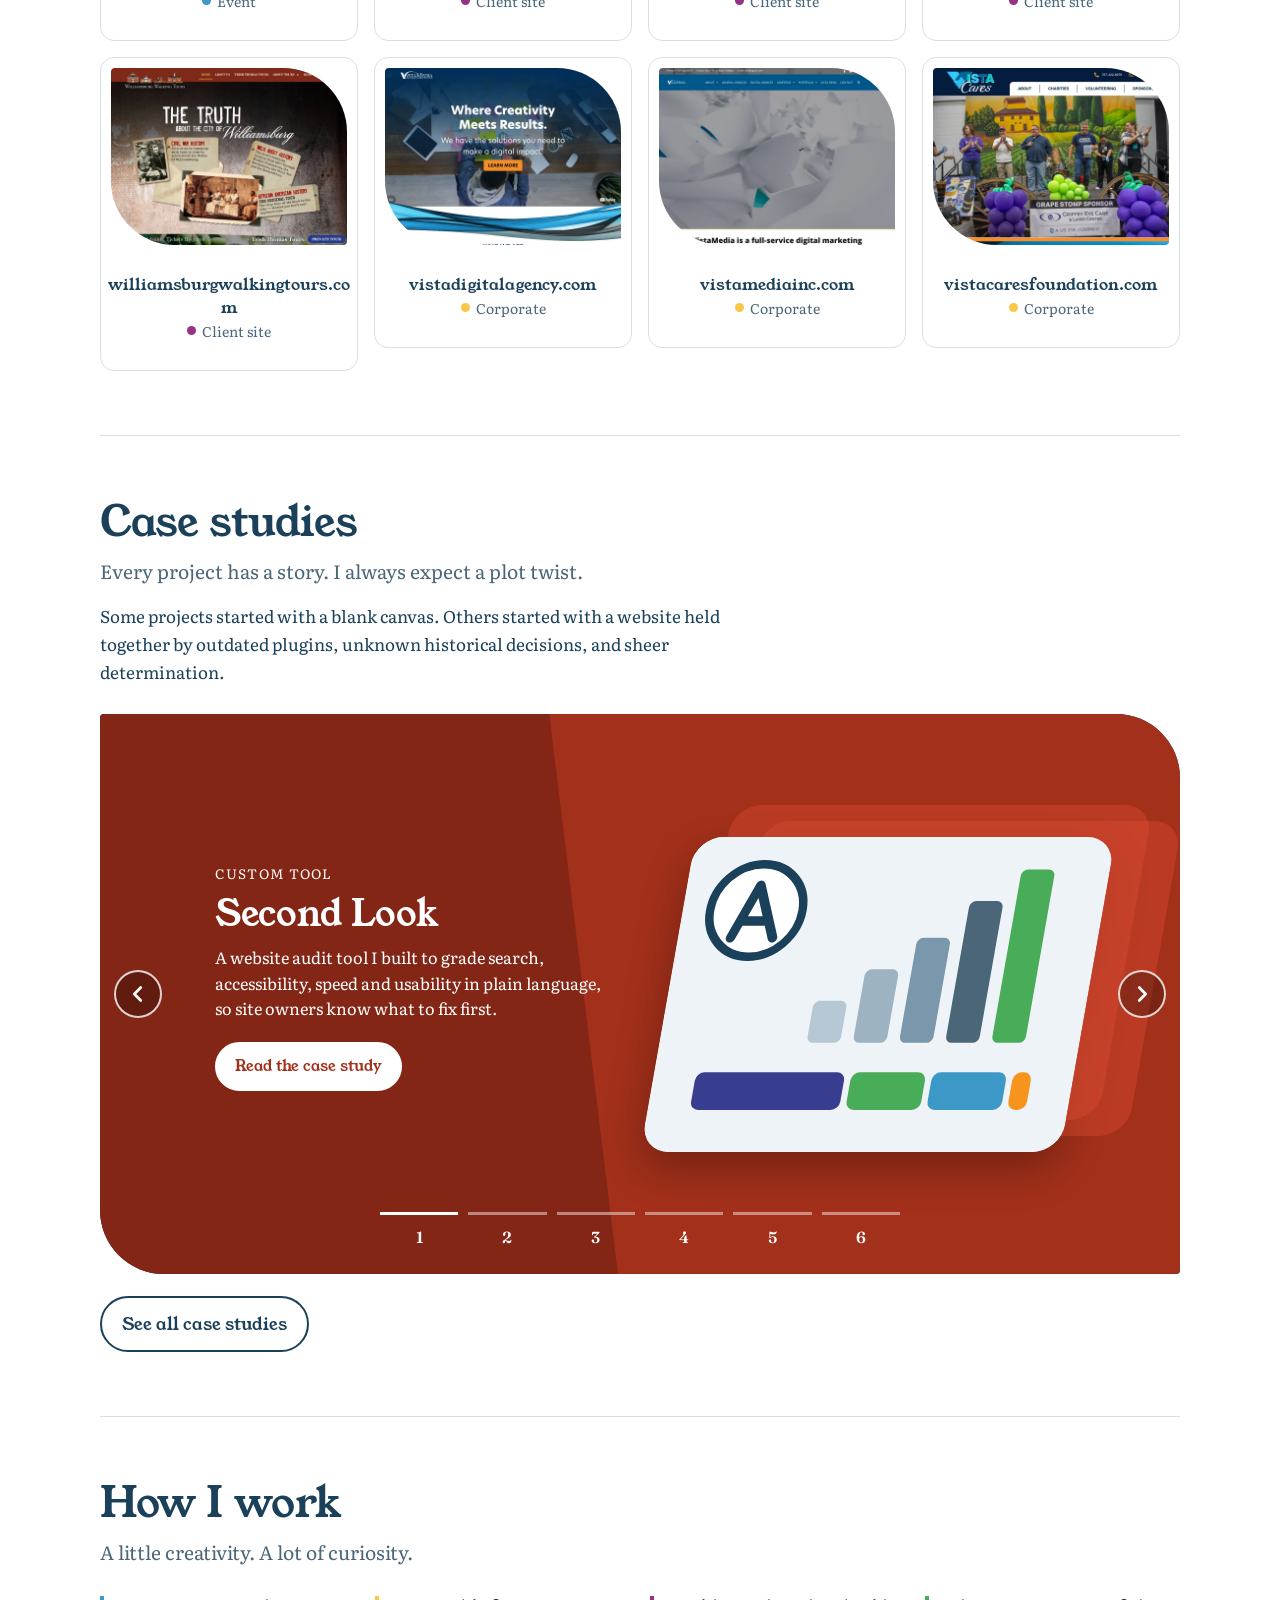
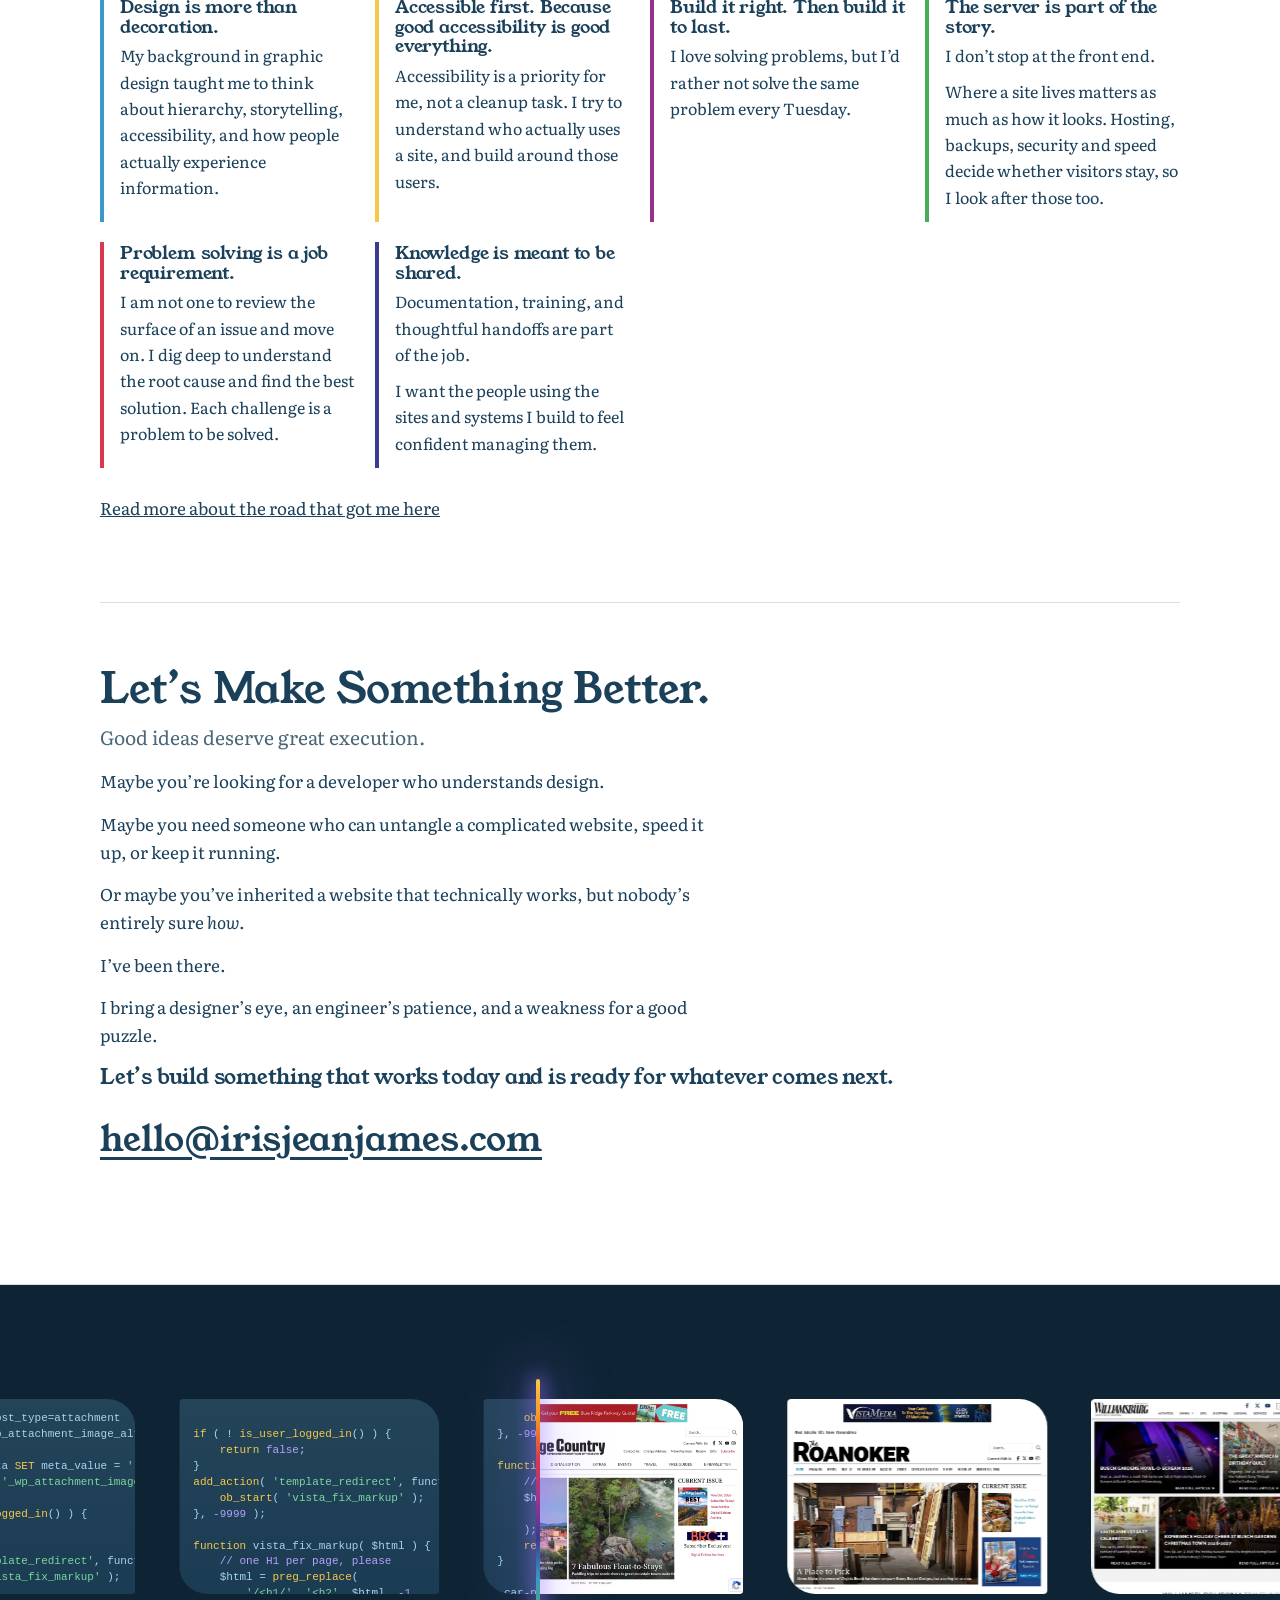
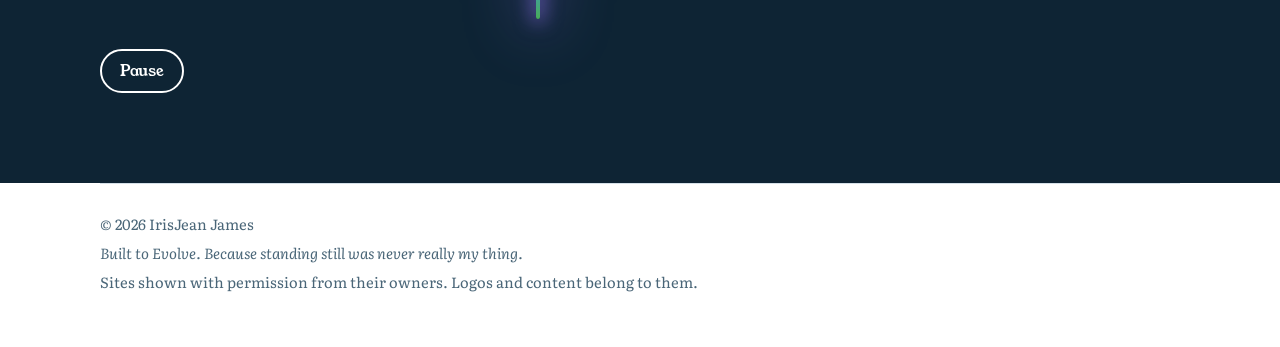
==== commit d2fb1015: "0.834" ====
--- a/index.html
+++ b/index.html
@@ -127,69 +127,82 @@
       </div>
       <div class="car-wrap" role="region" aria-roledescription="carousel" aria-label="Featured case studies" id="car-wrap">
         <div class="car-stage">
-          <div class="car-slide on" role="group" aria-roledescription="slide" aria-label="1 of 5">
-            <img src="assets/shots/puttputt.com.webp" alt="Home page of the Putt-Putt Fun Center website" loading="eager">
+          <div class="car-track">
+          <div class="car-slide on" role="group" aria-roledescription="slide" aria-label="1 of 6" style="--c:#dc4d34;--d:#a3301a">
+            <div class="car-band" aria-hidden="true"></div>
+            <div class="car-panel">
+              <p class="car-kick">Custom tool</p>
+              <h3>Second Look</h3>
+              <p class="car-d">A website audit tool I built to grade search, accessibility, speed and usability in plain language, so site owners know what to fix first.</p>
+              <div class="car-row"><a class="btn solid" href="work/custom-audit/">Read the case study<span class="sr">: Second Look Site Check</span></a></div>
+            </div>
+            <div class="car-art"><div class="car-card"><img src="assets/shots/vista-audit.svg" alt="Illustration of a grade bar split into four sections, an A badge, and bars rising from short to tall" loading="lazy"></div></div>
+          </div>
+          <div class="car-slide" role="group" aria-roledescription="slide" aria-label="2 of 6" style="--c:#d9394f;--d:#6c1c28">
+            <div class="car-band" aria-hidden="true"></div>
+            <div class="car-panel">
+              <p class="car-kick">Visitors’ guides</p>
+              <h3>Seven destinations. One very well-traveled developer.</h3>
+              <p class="car-d">Print guides that became websites, with business directories, advertising and hosting I look after.</p>
+              <div class="car-row"><a class="btn solid" href="work/visitor-guides/">Read the case study<span class="sr">: The Visitors’ Guides</span></a><a class="btn" href="https://oceancity.guide/" target="_blank" rel="noopener">See it live<span class="sr">: Ocean City guide (opens in a new tab)</span></a></div>
+            </div>
+            <div class="car-art"><div class="car-card"><img src="assets/shots/oceancity.guide.webp" alt="Home page of the Ocean City Visitors Guide website" loading="lazy"></div></div>
+          </div>
+          <div class="car-slide" role="group" aria-roledescription="slide" aria-label="3 of 6" style="--c:#3c98c6;--d:#1e4c63">
+            <div class="car-band" aria-hidden="true"></div>
+            <div class="car-panel">
+              <p class="car-kick">Magazine</p>
+              <h3>Twenty-six years of stories. A whole new chapter.</h3>
+              <p class="car-d">Coastal Virginia Magazine was originally managed by TownNews. I helped move and build the site in WordPress. I then modernized and rebuilt the templates, issues, advertising, reporting, event sites, and the sister publication.</p>
+              <div class="car-row"><a class="btn solid" href="work/coastal-virginia-magazine/">Read the case study<span class="sr">: Coastal Virginia Magazine</span></a><a class="btn" href="https://coastalvirginiamag.com/" target="_blank" rel="noopener">See it live<span class="sr">: Coastal Virginia Magazine (opens in a new tab)</span></a></div>
+            </div>
+            <div class="car-art"><div class="car-card"><img src="assets/shots/coastalvirginiamag.com.webp" alt="Home page of the Coastal Virginia Magazine website" loading="lazy"></div></div>
+          </div>
+          <div class="car-slide" role="group" aria-roledescription="slide" aria-label="4 of 6" style="--c:#393d90;--d:#1c1e48">
+            <div class="car-band" aria-hidden="true"></div>
+            <div class="car-panel">
+              <p class="car-kick">Event hub</p>
+              <h3>Less searching. More celebrating.</h3>
+              <p class="car-d">An events site for Virginia Beach, rebuilt and redesigned to be more user-friendly and accessible, with a calendar at the center and ticket links built in.</p>
+              <div class="car-row"><a class="btn solid" href="work/beach-events/">Read the case study<span class="sr">: Beach Events</span></a><a class="btn" href="https://beacheventsvb.com/" target="_blank" rel="noopener">See it live<span class="sr">: Beach Events (opens in a new tab)</span></a></div>
+            </div>
+            <div class="car-art"><div class="car-card"><img src="assets/shots/beacheventsvb.com.webp" alt="Home page of the Beach Events Virginia Beach website" loading="lazy"></div></div>
+          </div>
+          <div class="car-slide" role="group" aria-roledescription="slide" aria-label="5 of 6" style="--c:#48ac58;--d:#24562c">
+            <div class="car-band" aria-hidden="true"></div>
             <div class="car-panel">
               <p class="car-kick">Franchise network</p>
               <h3>Two dozen locations. One network. Zero headaches.</h3>
               <p class="car-d">One WordPress network. Every location runs its own content, and the brand stays consistent.</p>
               <div class="car-row"><a class="btn solid" href="work/putt-putt/">Read the case study<span class="sr">: Putt-Putt Fun Center</span></a><a class="btn" href="https://puttputt.com/" target="_blank" rel="noopener">See it live<span class="sr">: Putt-Putt Fun Center (opens in a new tab)</span></a></div>
             </div>
-          </div>
-          <div class="car-slide" role="group" aria-roledescription="slide" aria-label="2 of 5">
-            <img src="assets/shots/coastalvirginiamag.com.webp" alt="Home page of the Coastal Virginia Magazine website" loading="lazy">
-            <div class="car-panel">
-              <p class="car-kick">Magazine</p>
-              <h3>Twenty-five years of stories. A whole new chapter.</h3>
-              <p class="car-d">Coastal Virginia Magazine was originally managed by TownNews. I helped move and build the site in WordPress. I then modernized and rebuilt the templates, issues, advertising, reporting, event sites, and the sister publication.</p>
-              <div class="car-row"><a class="btn solid" href="work/coastal-virginia-magazine/">Read the case study<span class="sr">: Coastal Virginia Magazine</span></a><a class="btn" href="https://coastalvirginiamag.com/" target="_blank" rel="noopener">See it live<span class="sr">: Coastal Virginia Magazine (opens in a new tab)</span></a></div>
-            </div>
-          </div>
-          <div class="car-slide" role="group" aria-roledescription="slide" aria-label="3 of 5">
-            <img src="assets/shots/beacheventsvb.com.webp" alt="Home page of the Beach Events Virginia Beach website" loading="lazy">
-            <div class="car-panel">
-              <p class="car-kick">Event hub</p>
-              <h3>Less searching. More celebrating.</h3>
-              <p class="car-d">An events site for Virginia Beach that works great on a phone, built around a calendar with ticket links.</p>
-              <div class="car-row"><a class="btn solid" href="work/beach-events/">Read the case study<span class="sr">: Beach Events</span></a><a class="btn" href="https://beacheventsvb.com/" target="_blank" rel="noopener">See it live<span class="sr">: Beach Events (opens in a new tab)</span></a></div>
-            </div>
-          </div>
-          <div class="car-slide" role="group" aria-roledescription="slide" aria-label="4 of 5">
-            <img src="assets/shots/virginiabeachhotelassociation.com.webp" alt="Home page of the Virginia Beach Hotel Association website" loading="lazy">
+            <div class="car-art"><div class="car-card"><img src="assets/shots/puttputt.com.webp" alt="Home page of the Putt-Putt Fun Center website" loading="eager"></div></div>
+          </div>
+          <div class="car-slide" role="group" aria-roledescription="slide" aria-label="6 of 6" style="--c:#953189;--d:#4a1844">
+            <div class="car-band" aria-hidden="true"></div>
             <div class="car-panel">
               <p class="car-kick">Association site</p>
-              <h3>Giving the keys back to the people who need them.</h3>
-              <p class="car-d">Member directories, event registration, job listings, and an editor their own team can actually use.</p>
+              <h3>Easier to find. Easier to add to.</h3>
+              <p class="car-d">A reorganized site that’s easy to navigate, and a member dashboard where hotels log in to add their own jobs and events.</p>
               <div class="car-row"><a class="btn solid" href="work/vbha/">Read the case study<span class="sr">: Virginia Beach Hotel Association</span></a><a class="btn" href="https://virginiabeachhotelassociation.com/" target="_blank" rel="noopener">See it live<span class="sr">: Virginia Beach Hotel Association (opens in a new tab)</span></a></div>
             </div>
-          </div>
-          <div class="car-slide" role="group" aria-roledescription="slide" aria-label="5 of 5">
-            <img src="assets/shots/oceancity.guide.webp" alt="Home page of the Ocean City Visitors Guide website" loading="lazy">
-            <div class="car-panel">
-              <p class="car-kick">Visitors’ guides</p>
-              <h3>Seven destinations. One very well-traveled developer.</h3>
-              <p class="car-d">Print guides that became websites, with business directories, advertising and hosting I look after.</p>
-              <div class="car-row"><a class="btn solid" href="work/visitor-guides/">Read the case study<span class="sr">: The Visitors’ Guides</span></a><a class="btn" href="https://oceancity.guide/" target="_blank" rel="noopener">See it live<span class="sr">: Ocean City guide (opens in a new tab)</span></a></div>
-            </div>
-          </div>
-          <ul class="car-thumbs" aria-label="Choose a project">
-            <li class="car-hl-li" aria-hidden="true"><span class="car-hl" id="car-hl"></span></li>
-            <li style="--c:#f7941d"><button type="button" aria-label="Show Putt-Putt Fun Center" aria-current="true"><img src="assets/shots/puttputt.com.webp" alt="" loading="lazy"><span class="car-rail-name" aria-hidden="true">Putt-Putt Fun Center</span></button></li>
-            <li style="--c:#d9394f"><button type="button" aria-label="Show Coastal Virginia Magazine"><img src="assets/shots/coastalvirginiamag.com.webp" alt="" loading="lazy"><span class="car-rail-name" aria-hidden="true">Coastal Virginia Magazine</span></button></li>
-            <li style="--c:#3c98c6"><button type="button" aria-label="Show Beach Events"><img src="assets/shots/beacheventsvb.com.webp" alt="" loading="lazy"><span class="car-rail-name" aria-hidden="true">Beach Events</span></button></li>
-            <li style="--c:#393d90"><button type="button" aria-label="Show Virginia Beach Hotel Association"><img src="assets/shots/virginiabeachhotelassociation.com.webp" alt="" loading="lazy"><span class="car-rail-name" aria-hidden="true">Virginia Beach Hotel Association</span></button></li>
-            <li style="--c:#48ac58"><button type="button" aria-label="Show The Visitors’ Guides"><img src="assets/shots/oceancity.guide.webp" alt="" loading="lazy"><span class="car-rail-name" aria-hidden="true">Ocean City guide</span></button></li>
+            <div class="car-art"><div class="car-card"><img src="assets/shots/virginiabeachhotelassociation.com.webp" alt="Home page of the Virginia Beach Hotel Association website" loading="lazy"></div></div>
+          </div>
+          </div>
+          <button type="button" class="car-arrow car-prev" id="car-prev" aria-label="Previous project"><svg viewBox="0 0 24 24" width="22" height="22" aria-hidden="true" focusable="false"><path d="M15 5l-7 7 7 7" fill="none" stroke="currentColor" stroke-width="3" stroke-linecap="round" stroke-linejoin="round"/></svg></button>
+          <button type="button" class="car-arrow car-next" id="car-next" aria-label="Next project"><svg viewBox="0 0 24 24" width="22" height="22" aria-hidden="true" focusable="false"><path d="M9 5l7 7-7 7" fill="none" stroke="currentColor" stroke-width="3" stroke-linecap="round" stroke-linejoin="round"/></svg></button>
+          <ul class="car-trail" aria-label="Choose a project">
+            <li><button type="button" aria-label="Show Second Look" aria-current="true">1</button></li>
+            <li><button type="button" aria-label="Show The Visitors’ Guides">2</button></li>
+            <li><button type="button" aria-label="Show Coastal Virginia Magazine">3</button></li>
+            <li><button type="button" aria-label="Show Beach Events">4</button></li>
+            <li><button type="button" aria-label="Show Putt-Putt Fun Center">5</button></li>
+            <li><button type="button" aria-label="Show Virginia Beach Hotel Association">6</button></li>
           </ul>
         </div>
-        <div class="car-bar">
-          <button type="button" id="car-prev" aria-label="Previous project">←</button>
-          <button type="button" id="car-next" aria-label="Next project">→</button>
-          <button type="button" id="car-pp" aria-label="Pause automatic slide show">Pause</button>
-          <span class="car-count" id="car-count">1 / 5</span>
-          <div class="car-prog" aria-hidden="true"><i id="car-prog"></i></div>
-        </div>
-        <div class="sr" id="car-live" aria-live="off" aria-atomic="true"></div>
-      </div>
+        <div class="sr" id="car-live" aria-live="polite" aria-atomic="true"></div>
+      </div>
+      <p class="car-all"><a class="btn" href="work/">See all case studies</a></p>
     </section>
 
     <section id="how" aria-labelledby="how-h">
--- a/styles.css
+++ b/styles.css
@@ -270,64 +270,66 @@
 @media (prefers-reduced-motion:reduce){.fig img{transition:none}}
 
 /* carousel */
-
 .car-wrap{position:relative;margin-top:1.4rem}
-.car-stage{position:relative;aspect-ratio:16/9;min-height:440px;max-height:640px;width:100%;overflow:hidden;background:var(--ink);border-radius:4px 64px 4px 64px;isolation:isolate}
-.car-slide{position:absolute;inset:0;visibility:hidden;opacity:0;transition:opacity .8s ease,visibility 0s linear .8s}
-.car-slide.on{visibility:visible;opacity:1;transition:opacity .8s ease,visibility 0s}
-.car-slide img{position:absolute;inset:0;width:100%;height:100%;object-fit:cover;object-position:top left;transform:scale(1.06);transition:transform 6s ease-out}
-.car-slide.on img{transform:scale(1)}
-.car-slide::after{content:"";position:absolute;inset:0;background:linear-gradient(90deg,rgba(14,36,52,.78) 0%,rgba(14,36,52,.35) 42%,rgba(14,36,52,0) 70%)}
-
-.car-panel{position:absolute;z-index:2;left:clamp(16px,3vw,40px);bottom:clamp(16px,3vw,40px);width:min(460px,calc(100% - 32px));background:#16384f;color:#fff;border-radius:4px 40px 4px 40px;padding:26px 28px 24px;box-shadow:0 18px 40px rgba(14,36,52,.35)}
-.car-panel .car-kick{font-size:.85rem;letter-spacing:.08em;text-transform:uppercase;margin:0 0 .5rem;color:#cfe3f0}
-.car-panel h3{font-size:clamp(1.35rem,2.4vw,1.8rem);line-height:1.12;color:#fff;margin-bottom:.6rem}
-.car-panel p.car-d{margin:0 0 1.1rem;font-size:1rem;line-height:1.55;color:#fff}
-.car-panel .car-row{display:flex;flex-wrap:wrap;gap:10px}
-.car-panel .btn{border-color:#fff;color:#fff;padding:10px 18px;font-size:.95rem}
-.car-panel .btn.solid{background:#fff;color:#16384f}
-.car-panel .btn:hover{background:var(--mist);color:#16384f}
-
-.car-thumbs{position:absolute;z-index:2;right:clamp(12px,2vw,28px);top:50%;transform:translateY(-50%);width:270px;display:flex;flex-direction:column;gap:6px;margin:0;padding:10px;list-style:none;background:rgba(14,36,52,.84);backdrop-filter:blur(6px);border-radius:4px 34px 4px 34px}
-.car-thumbs li{position:relative;z-index:1;margin:0}
-.car-thumbs li.car-hl-li{position:absolute;inset:0;z-index:0;pointer-events:none}
-.car-hl{position:absolute;left:0;top:0;width:0;height:0;background:#fff;border-top:5px solid var(--c,#fff);border-radius:4px 24px 4px 24px;box-shadow:0 6px 26px 6px rgba(0,0,0,.25);opacity:0;transition:transform .35s cubic-bezier(.4,0,.2,1),width .35s,height .35s,opacity .25s,border-color .35s}
-.car-hl.on{opacity:1}
-.car-thumbs button{display:flex;align-items:center;gap:12px;width:100%;padding:8px;border:0;background:transparent;color:#fff;text-align:left;cursor:pointer;border-radius:4px 20px 4px 20px;font:600 .98rem/1.2 var(--display);transition:color .3s}
-.car-thumbs button img{width:76px;height:57px;flex:none;object-fit:cover;object-position:top left;border-radius:4px 14px 4px 14px}
-.car-thumbs li.hot button{color:#16384f}
-.car-thumbs button:focus-visible{outline:3px solid #fff;outline-offset:-3px}
-.car-thumbs li.hot button:focus-visible{outline-color:#393d90}
-
-.car-bar{display:flex;align-items:center;gap:14px;margin-top:16px}
-.car-bar button{font-family:var(--display);font-weight:600;font-size:.95rem;color:var(--ink);background:#fff;border:2px solid var(--ink);border-radius:999px;min-width:44px;min-height:44px;padding:0 16px;cursor:pointer}
-.car-bar button:hover{background:var(--mist)}
-.car-count{font-family:var(--display);font-variant-numeric:lining-nums;min-width:4.5ch}
-.car-prog{flex:1;height:6px;background:var(--line);border-radius:6px;overflow:hidden}
-.car-prog i{display:block;height:100%;width:0;background:var(--ink)}
-.car-prog i.run{animation:carfill var(--dur,7s) linear forwards}
-@keyframes carfill{to{width:100%}}
-
-@media (max-width:800px){
-  .car-stage{aspect-ratio:auto;min-height:0;max-height:none;height:auto;border-radius:4px 40px 4px 40px;background:#16384f}
-  .car-slide{position:relative;display:none;visibility:visible;opacity:1}
-  .car-slide.on{display:block}
-  .car-slide img{position:relative;height:auto;aspect-ratio:4/3;transform:none}
-  .car-slide::after{display:none}
-  .car-panel{position:relative;left:auto;bottom:auto;width:auto;border-radius:0;box-shadow:none;padding:22px 20px}
-  .car-thumbs{position:relative;right:auto;top:auto;transform:none;flex-direction:row;gap:2px;padding:6px 10px 20px;justify-content:center;width:auto;background:transparent;backdrop-filter:none;border-radius:0}
-  .car-thumbs button{width:auto;padding:6px;border-radius:4px 12px 4px 12px}
-  .car-thumbs button img{width:46px;height:35px}
-  .car-rail-name{display:none}
-  .car-hl{border-radius:4px 14px 4px 14px}
-  .car-panel .car-row{flex-direction:column}
-  .car-panel .btn{text-align:center}
+.car-stage{position:relative;overflow:hidden;height:clamp(480px,46vw,560px);border-radius:4px 64px 4px 64px;background:#16384f;touch-action:pan-y}
+.car-track{display:flex;height:100%;transition:transform .55s cubic-bezier(.4,0,.2,1)}
+.car-slide{flex:0 0 100%;position:relative;overflow:hidden;background:var(--d);display:grid;grid-template-columns:1fr 1fr;align-items:center}
+.car-band{position:absolute;left:-10%;top:0;bottom:0;width:58%;background:rgba(0,0,0,.2);transform:skewX(7deg);transform-origin:0 100%;pointer-events:none}
+.car-panel{position:relative;z-index:2;grid-column:1;max-width:640px;padding:48px 24px 84px clamp(76px,9vw,120px)}
+.car-kick{margin:0 0 .6rem;font-size:.85rem;letter-spacing:.08em;text-transform:uppercase;color:#fff}
+.car-panel h3{margin:0 0 .7rem;font-size:clamp(1.6rem,2.8vw,2.3rem);line-height:1.12;color:#fff}
+.car-d{margin:0 0 1.3rem;font-size:1.02rem;line-height:1.55;color:#fff}
+.car-row{display:flex;flex-wrap:wrap;gap:10px}
+.car-slide .btn{border-color:#fff;color:#fff;padding:10px 18px;font-size:.95rem}
+.car-slide .btn.solid{background:#fff;color:var(--d)}
+.car-slide .btn:hover{background:var(--mist);color:var(--d)}
+.car-slide .btn:focus-visible{outline:3px solid #fff;outline-offset:3px}
+.car-art{position:relative;z-index:1;grid-column:2;justify-self:center;width:min(420px,78%);margin-right:clamp(24px,5vw,64px)}
+.car-card{position:relative;isolation:isolate;aspect-ratio:4/3;transform:skewX(-10deg);border-radius:28px;background:#fff;box-shadow:0 18px 40px rgba(0,0,0,.28)}
+.car-card::before,.car-card::after{content:"";position:absolute;inset:0;z-index:-1;border-radius:28px;background:var(--c);opacity:.4}
+.car-card::after{transform:translate(64px,-16px)}
+.car-card::before{transform:translate(32px,-32px)}
+.car-card img{position:absolute;inset:0;width:100%;height:100%;object-fit:cover;object-position:top left;border-radius:28px}
+.car-arrow{position:absolute;z-index:5;top:50%;transform:translateY(-50%);display:grid;place-items:center;width:48px;height:48px;padding:0;border:2px solid rgba(255,255,255,.8);border-radius:50%;background:rgba(0,0,0,.25);color:#fff;cursor:pointer;transition:background .2s,border-color .2s}
+.car-prev{left:14px}
+.car-next{right:14px}
+.car-arrow:hover{background:rgba(0,0,0,.45);border-color:#fff}
+.car-arrow:focus-visible{outline:3px solid #fff;outline-offset:3px}
+.car-trail{position:absolute;z-index:5;left:50%;bottom:18px;transform:translateX(-50%);width:min(60%,520px);display:grid;grid-template-columns:repeat(6,1fr);gap:10px;margin:0;padding:0;list-style:none}
+.car-trail li{margin:0}
+.car-trail button{width:100%;min-height:44px;padding:10px 0 6px;border:0;border-top:3px solid rgba(255,255,255,.45);background:transparent;color:#fff;font:600 1rem var(--display);font-variant-numeric:lining-nums;cursor:pointer}
+.car-trail button:hover{border-top-color:rgba(255,255,255,.85)}
+.car-trail button[aria-current]{border-top-color:#fff}
+.car-trail button:focus-visible{outline:3px solid #fff;outline-offset:2px}
+@keyframes carband{from{transform:translateX(-100%) skewX(7deg);opacity:0}}
+@keyframes carup{from{opacity:0;transform:translateY(24px)}}
+@keyframes carart{from{opacity:0;transform:translateX(70px)}}
+@media (prefers-reduced-motion:no-preference){
+  .car-slide.on .car-band{animation:carband .6s ease both}
+  .car-slide.on .car-kick{animation:carup .6s ease both}
+  .car-slide.on .car-panel h3{animation:carup .6s .08s ease both}
+  .car-slide.on .car-d{animation:carup .6s .16s ease both}
+  .car-slide.on .car-row{animation:carup .6s .24s ease both}
+  .car-slide.on .car-art{animation:carart .7s .1s cubic-bezier(.2,.8,.2,1) both}
 }
 @media (prefers-reduced-motion:reduce){
-  .car-hl,.car-thumbs button{transition:none}
-  .car-slide,.car-slide.on{transition:none}
-  .car-slide img,.car-slide.on img{transition:none;transform:none}
-  .car-prog i.run{animation:none}
+  .car-track,.car-arrow{transition:none}
+}
+@media (max-width:800px){
+  .car-stage{height:auto;border-radius:4px 40px 4px 40px}
+  .car-track{height:auto;align-items:stretch}
+  .car-slide{display:flex;flex-direction:column;padding-bottom:76px}
+  .car-band{left:0;right:0;top:auto;bottom:0;width:auto;height:62%;transform:none}
+  .car-art{order:-1;width:min(290px,72%);margin:34px auto 8px;justify-self:auto}
+  .car-card{border-radius:20px}
+  .car-card::before,.car-card::after,.car-card img{border-radius:20px}
+  .car-card::after{transform:translate(40px,-10px)}
+  .car-card::before{transform:translate(20px,-20px)}
+  .car-panel{padding:20px 22px 8px;max-width:none}
+  .car-row{flex-direction:column}
+  .car-slide .btn{text-align:center}
+  .car-arrow{display:none}
+  .car-trail{bottom:10px;width:92%}
 }
 
 /* footer beam */
@@ -439,3 +441,13 @@
 .how .feature h3{column-span:all;margin-bottom:.6rem}
 .how .feature p{break-inside:avoid}
 @media (max-width:800px){.how .feature{columns:1;padding:16px 18px 6px}}
+
+/* case-study links on the wall cards, and the link under the home slider */
+.tile-actions{display:flex;flex-wrap:wrap;gap:6px;padding:0 12px 12px}
+.tile-btn{flex:1 1 auto;white-space:nowrap;display:inline-flex;align-items:center;justify-content:center;min-height:36px;padding:0 8px;background:#fff;color:var(--ink);border:2px solid var(--ink);border-radius:999px;font:600 .8rem var(--display);text-decoration:none;transition:background .15s}
+.tile-btn.primary{background:var(--ink);color:#fff}
+.tile-btn:hover{background:var(--mist)}
+.tile-btn.primary:hover{background:#12304a}
+.tile-btn:focus-visible{outline:3px solid var(--focus);outline-offset:2px}
+.car-all{margin:22px 0 0}
+@media (prefers-reduced-motion:reduce){.tile-btn{transition:none}}
